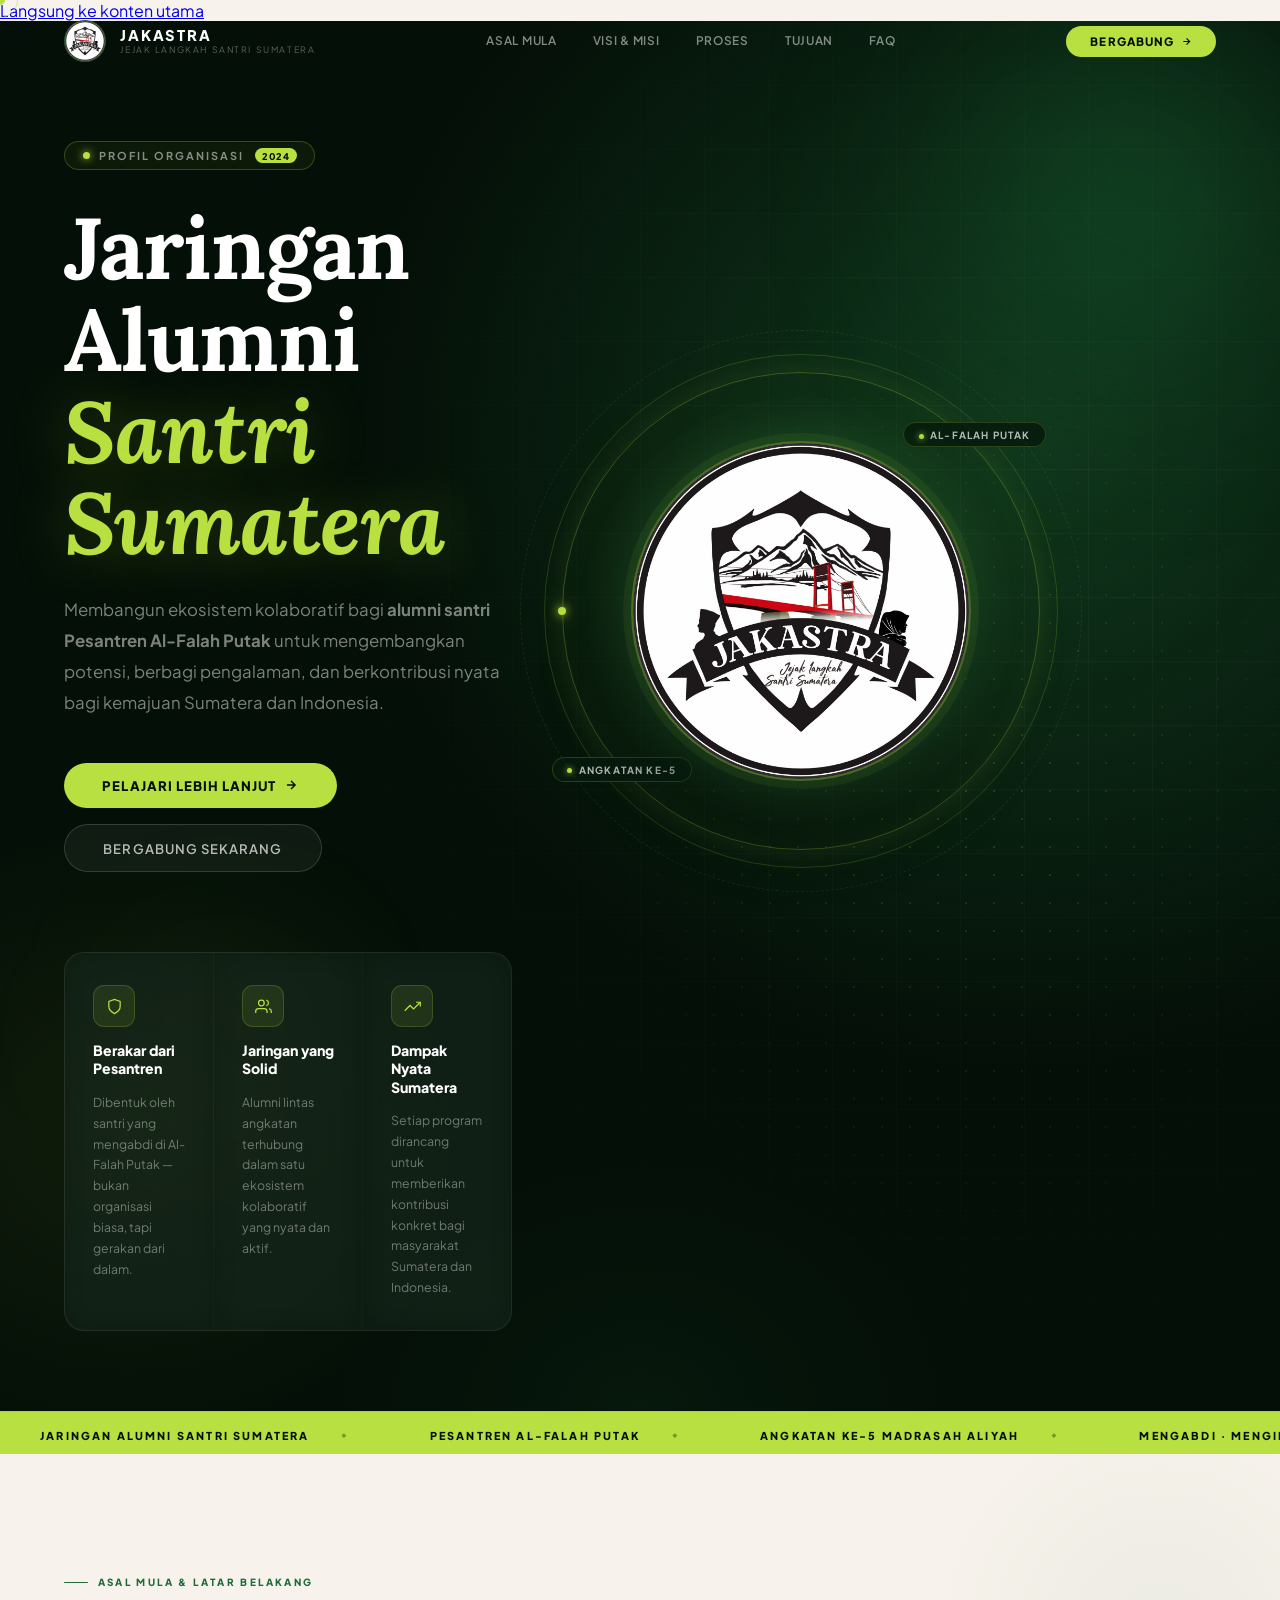
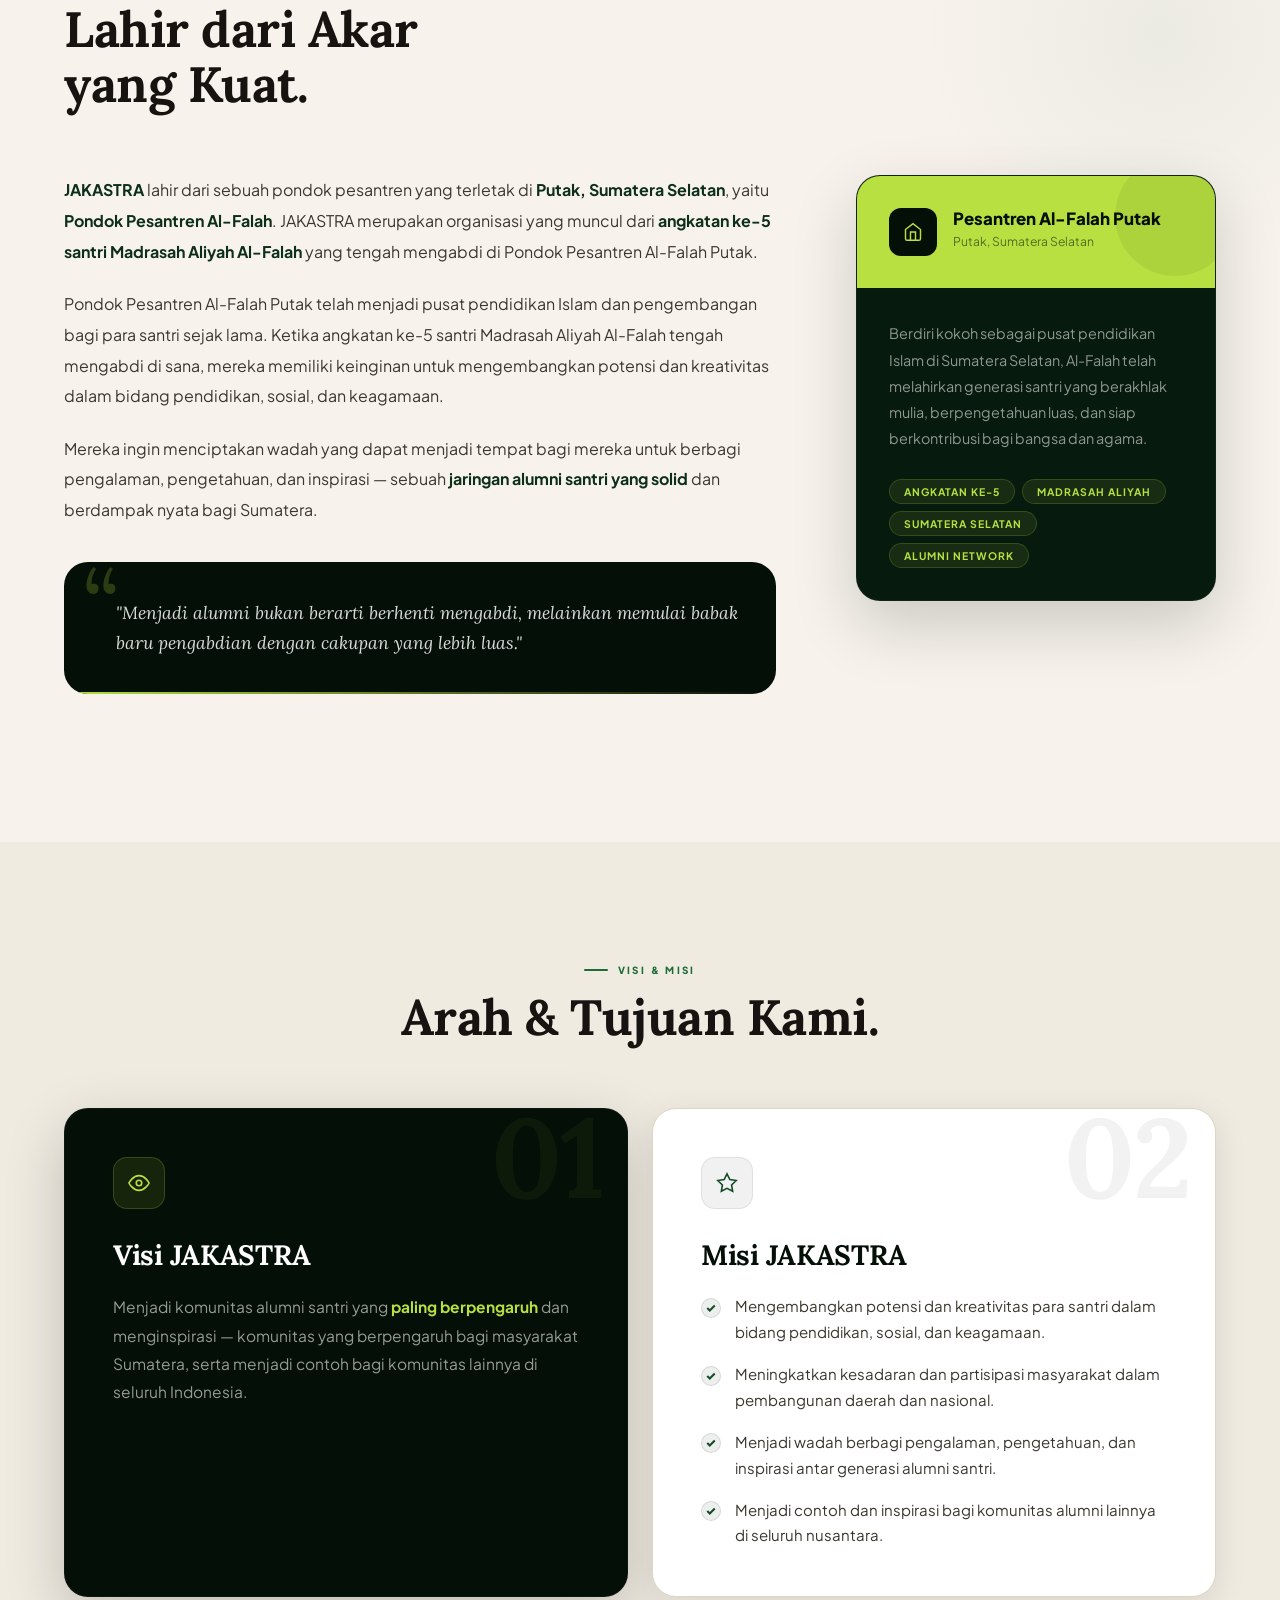
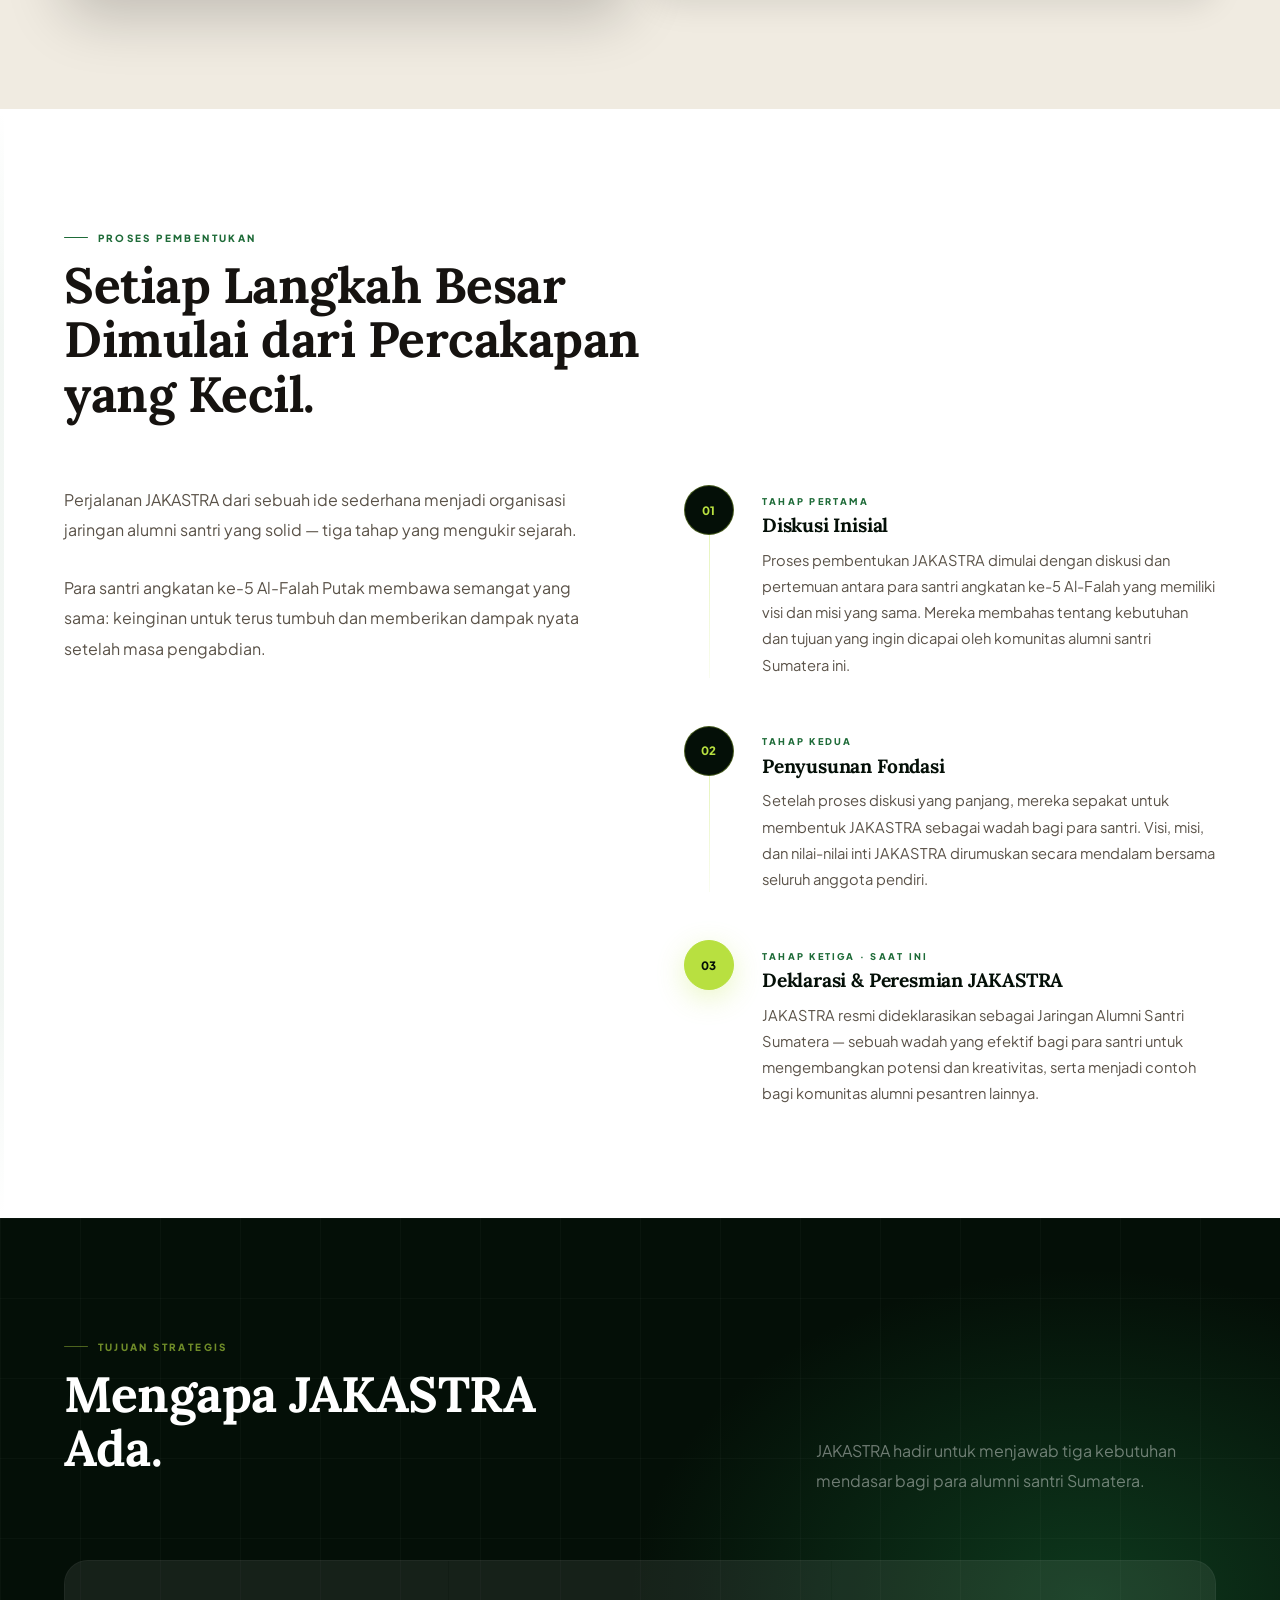
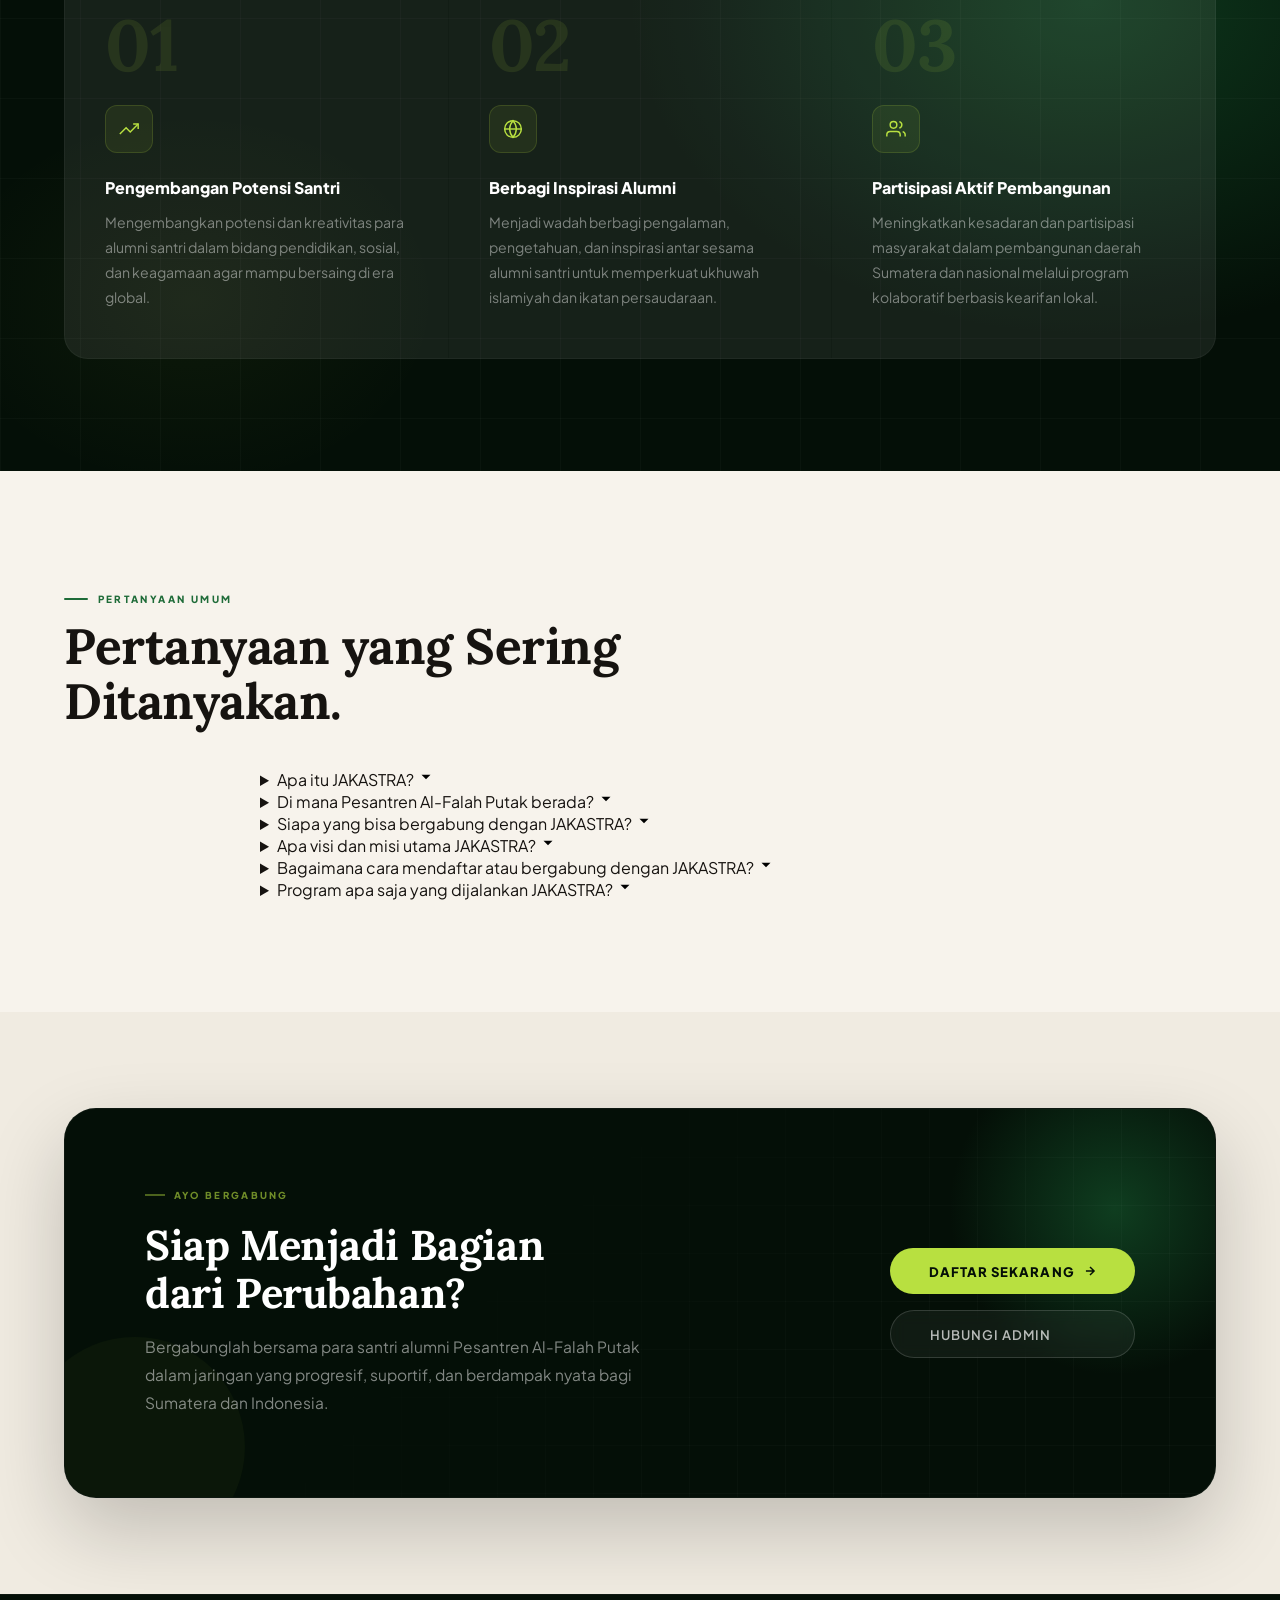
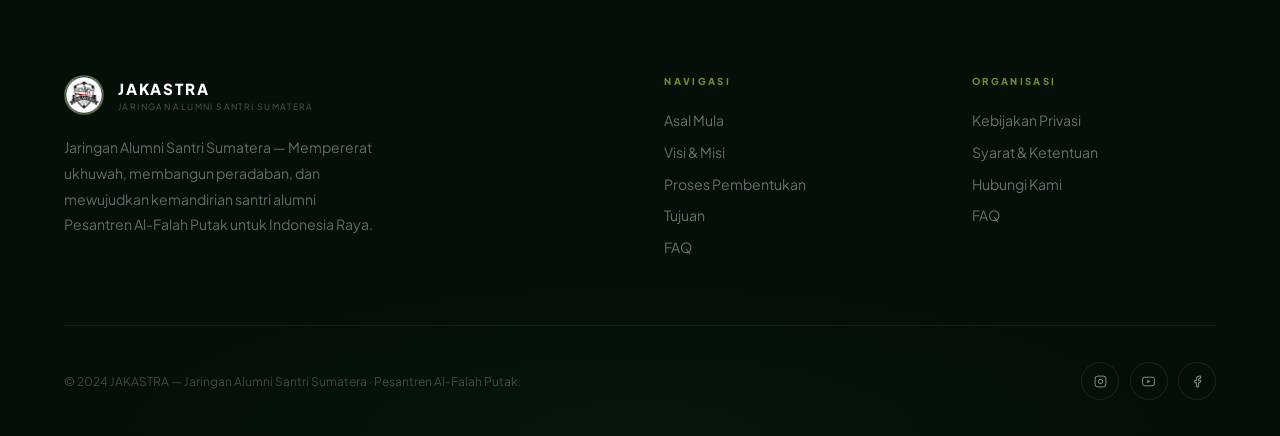
==== index.html @ f6d19c4b "Create index.html" ====
<!DOCTYPE html>
<html lang="id" prefix="og: https://ogp.me/ns#">
<head>
<meta charset="UTF-8"/>
<meta name="viewport" content="width=device-width, initial-scale=1.0"/>

<!-- ═══════════════════════════════════════════════════════
     SEO: PRIMARY META TAGS
═══════════════════════════════════════════════════════ -->
<title>JAKASTRA — Jaringan Alumni Santri Sumatera | Pesantren Al-Falah Putak</title>
<meta name="description" content="JAKASTRA (Jaringan Alumni Santri Sumatera) adalah komunitas alumni santri angkatan ke-5 Madrasah Aliyah Pesantren Al-Falah Putak. Wadah pengembangan potensi, berbagi inspirasi, dan kontribusi nyata bagi Sumatera."/>
<meta name="keywords" content="JAKASTRA, Jaringan Alumni Santri Sumatera, Pesantren Al-Falah Putak, alumni santri Sumatera, komunitas santri, Madrasah Aliyah Al-Falah, santri Sumatera Selatan, organisasi alumni pesantren, jaringan santri"/>
<meta name="author" content="JAKASTRA — Jaringan Alumni Santri Sumatera"/>
<meta name="robots" content="index, follow, max-snippet:-1, max-image-preview:large, max-video-preview:-1"/>
<meta name="googlebot" content="index, follow"/>
<link rel="canonical" href="https://jakastra.org/"/>

<!-- ═══════════════════════════════════════════════════════
     SEO: OPEN GRAPH (Facebook, WhatsApp, dll)
═══════════════════════════════════════════════════════ -->
<meta property="og:type" content="website"/>
<meta property="og:url" content="https://jakastra.netlify.app/"/>
<meta property="og:title" content="JAKASTRA — Jaringan Alumni Santri Sumatera"/>
<meta property="og:description" content="Komunitas alumni santri angkatan ke-5 Pesantren Al-Falah Putak. Membangun ekosistem kolaboratif bagi santri Sumatera untuk berkembang dan berkontribusi nyata."/>
<meta property="og:image" content="https://jakastra.netlify.app/og-image.jpg"/>
<meta property="og:image:width" content="1200"/>
<meta property="og:image:height" content="630"/>
<meta property="og:image:alt" content="JAKASTRA — Jaringan Alumni Santri Sumatera"/>
<meta property="og:locale" content="id_ID"/>
<meta property="og:site_name" content="JAKASTRA"/>

<!-- ═══════════════════════════════════════════════════════
     SEO: TWITTER CARD
═════════════════════════════════════════════════════ -->
<meta name="twitter:card" content="summary_large_image"/>
<meta name="twitter:title" content="JAKASTRA — Jaringan Alumni Santri Sumatera"/>
<meta name="twitter:description" content="Komunitas alumni santri Pesantren Al-Falah Putak. Mengabdi, Menginspirasi, Berkembang."/>
<meta name="twitter:image" content="https://jakastra.netlify.app/og-image.jpg"/>

<!-- ═══════════════════════════════════════════════════════
     SEO: GEO TAGS (lokal Sumatera Selatan)
═════════════════════════════════════════════════════ -->
<meta name="geo.region" content="ID-SS"/>
<meta name="geo.placename" content="Sumatera Selatan, Indonesia"/>
<meta name="language" content="Indonesian"/>

<!-- ═══════════════════════════════════════════════════════
     SEO: STRUCTURED DATA — Organization (JSON-LD)
═══════════════════════════════════════════════════════ -->
<script type="application/ld+json">
{
  "@context": "https://schema.org",
  "@type": "Organization",
  "name": "JAKASTRA",
  "alternateName": "Jaringan Alumni Santri Sumatera",
  "url": "https://jakastra.netlify.app/",
  "logo": {
    "@type": "ImageObject",
    "url": "https://jakastra.netlify.app/images/logo.png",
    "width": 400,
    "height": 400
  },
  "description": "JAKASTRA adalah Jaringan Alumni Santri Sumatera yang lahir dari angkatan ke-5 santri Madrasah Aliyah Pesantren Al-Falah Putak, Sumatera Selatan. Wadah pengembangan potensi, berbagi inspirasi, dan kontribusi nyata bagi masyarakat Sumatera.",
  "foundingDate": "2024",
  "foundingLocation": {
    "@type": "Place",
    "name": "Pesantren Al-Falah Putak",
    "address": {
      "@type": "PostalAddress",
      "addressLocality": "Putak",
      "addressRegion": "Sumatera Selatan",
      "addressCountry": "ID"
    }
  },
  "areaServed": {
    "@type": "Place",
    "name": "Sumatera, Indonesia"
  },
  "sameAs": [
    "https://www.instagram.com/jakastra_account",
    "https://www.facebook.com/jakastraofficial",
    "https://www.youtube.com/@JAKASTRAOfficial"
  ],
  "keywords": "alumni santri, Sumatera, pesantren, Al-Falah, jaringan santri",
  "contactPoint": {
    "@type": "ContactPoint",
    "contactType": "customer support",
    "availableLanguage": "Indonesian"
  }
}
</script>

<!-- ═══════════════════════════════════════════════════════
     SEO: STRUCTURED DATA — WebSite + SearchAction
═══════════════════════════════════════════════════════ -->
<script type="application/ld+json">
{
  "@context": "https://schema.org",
  "@type": "WebSite",
  "name": "JAKASTRA",
  "url": "https://jakastra.netlify.app/",
  "description": "Jaringan Alumni Santri Sumatera — Pesantren Al-Falah Putak",
  "inLanguage": "id-ID",
  "potentialAction": {
    "@type": "SearchAction",
    "target": {
      "@type": "EntryPoint",
      "urlTemplate": "https://jakastra.netlify.app/?s={search_term_string}"
    },
    "query-input": "required name=search_term_string"
  }
}
</script>

<!-- ═══════════════════════════════════════════════════════
     SEO: STRUCTURED DATA — BreadcrumbList
═══════════════════════════════════════════════════════ -->
<script type="application/ld+json">
{
  "@context": "https://schema.org",
  "@type": "BreadcrumbList",
  "itemListElement": [
    {
      "@type": "ListItem",
      "position": 1,
      "name": "Beranda",
      "item": "https://jakastra.netlify.app/"
    },
    {
      "@type": "ListItem",
      "position": 2,
      "name": "Asal Mula",
      "item": "https://jakastra.netlify.app/#asal"
    },
    {
      "@type": "ListItem",
      "position": 3,
      "name": "Visi & Misi",
      "item": "https://jakastra.netlify.app/#visi"
    },
    {
      "@type": "ListItem",
      "position": 4,
      "name": "Proses Pembentukan",
      "item": "https://jakastra.netlify.app/#proses"
    },
    {
      "@type": "ListItem",
      "position": 5,
      "name": "Tujuan",
      "item": "https://jakastra.netlify.app/#tujuan"
    }
  ]
}
</script>

<!-- ═══════════════════════════════════════════════════════
     SEO: STRUCTURED DATA — FAQPage
═══════════════════════════════════════════════════════ -->
<script type="application/ld+json">
{
  "@context": "https://schema.org",
  "@type": "FAQPage",
  "mainEntity": [
    {
      "@type": "Question",
      "name": "Apa itu JAKASTRA?",
      "acceptedAnswer": {
        "@type": "Answer",
        "text": "JAKASTRA adalah singkatan dari Jaringan Alumni Santri Sumatera. Merupakan organisasi yang lahir dari angkatan ke-5 santri Madrasah Aliyah Pesantren Al-Falah Putak, Sumatera Selatan. JAKASTRA hadir sebagai wadah bagi alumni santri untuk mengembangkan potensi, berbagi pengalaman, dan berkontribusi nyata bagi kemajuan Sumatera dan Indonesia."
      }
    },
    {
      "@type": "Question",
      "name": "Di mana Pesantren Al-Falah Putak berada?",
      "acceptedAnswer": {
        "@type": "Answer",
        "text": "Pesantren Al-Falah terletak di Putak, Sumatera Selatan, Indonesia. Pesantren ini telah menjadi pusat pendidikan Islam dan pengembangan santri sejak lama, dan menjadi akar dari terbentuknya JAKASTRA."
      }
    },
    {
      "@type": "Question",
      "name": "Siapa yang bisa bergabung dengan JAKASTRA?",
      "acceptedAnswer": {
        "@type": "Answer",
        "text": "JAKASTRA terbuka bagi seluruh alumni santri Pesantren Al-Falah Putak, khususnya angkatan ke-5 Madrasah Aliyah, serta alumni santri lainnya dari Sumatera yang memiliki visi dan misi yang sejalan untuk mengembangkan potensi dan berkontribusi bagi masyarakat."
      }
    },
    {
      "@type": "Question",
      "name": "Apa visi JAKASTRA?",
      "acceptedAnswer": {
        "@type": "Answer",
        "text": "Visi JAKASTRA adalah menjadi komunitas alumni santri yang paling berpengaruh dan menginspirasi — komunitas yang berpengaruh bagi masyarakat Sumatera, serta menjadi contoh bagi komunitas lainnya di seluruh Indonesia."
      }
    },
    {
      "@type": "Question",
      "name": "Bagaimana cara mendaftar di JAKASTRA?",
      "acceptedAnswer": {
        "@type": "Answer",
        "text": "Untuk mendaftar dan bergabung dengan JAKASTRA, Anda dapat menghubungi admin JAKASTRA melalui kontak resmi yang tersedia, atau mengisi formulir pendaftaran yang disediakan di website resmi jakastra.org."
      }
    },
    {
      "@type": "Question",
      "name": "Program apa saja yang dijalankan JAKASTRA?",
      "acceptedAnswer": {
        "@type": "Answer",
        "text": "JAKASTRA menjalankan program pengembangan potensi santri di bidang pendidikan, sosial, dan keagamaan; program berbagi inspirasi dan pengetahuan antar alumni; serta program partisipasi aktif dalam pembangunan daerah berbasis kearifan lokal Sumatera."
      }
    }
  ]
}
</script>

<!-- ═══════════════════════════════════════════════════════
     PERFORMANCE: PRECONNECT & FONTS
═══════════════════════════════════════════════════════ -->
<link rel="preconnect" href="https://fonts.googleapis.com">
<link rel="preconnect" href="https://fonts.gstatic.com" crossorigin>
<link href="https://fonts.googleapis.com/css2?family=Lora:ital,wght@0,400;0,600;0,700;1,400;1,600;1,700&family=Plus+Jakarta+Sans:wght@300;400;500;600;700;800&display=swap" rel="stylesheet">

<!-- Favicon (tambahkan file favicon di server) -->
<link rel="icon" type="image/x-icon" href="/favicon.ico"/>
<link rel="apple-touch-icon" href="/apple-touch-icon.png"/>

<link rel="stylesheet" href="jakastra.css"/>
</head>
<body>

<!-- CUSTOM CURSOR -->
<div class="cursor" id="cursor" aria-hidden="true"></div>
<div class="cursor-ring" id="cursorRing" aria-hidden="true"></div>

<!-- SCROLL PROGRESS -->
<div id="progress" aria-hidden="true" role="progressbar" aria-label="Progres membaca halaman"></div>

<!-- ═══════════════════════════════════════════════════════
     SKIP LINK (Aksesibilitas + SEO)
═══════════════════════════════════════════════════════ -->
<a href="#main-content" class="skip-link">Langsung ke konten utama</a>

<!-- ═══════════════════════════════════════════════════════
     NAV
═══════════════════════════════════════════════════════ -->
<nav id="mainNav" role="navigation" aria-label="Navigasi utama JAKASTRA">
  <a href="/" class="nav-inner" aria-label="JAKASTRA — Halaman Beranda">
    <div class="nav-logo" id="navLogo">
      <img src="WhatsApp Image 2026-06-06 at 22.33.40.jpeg"
           alt="Logo JAKASTRA Jaringan Alumni Santri Sumatera"
           width="42" height="42"
           id="navLogoImg"
           onerror="document.getElementById('navLogoImg').style.display='none';
                    document.getElementById('navLogoMono').style.display='block'"/>
      <span class="nav-logo-monogram" id="navLogoMono" style="display:none">JKS</span>
    </div>
    <div class="nav-brand">
      <span class="nav-name">JAKASTRA</span>
      <span class="nav-tagline">Jejak Langkah Santri Sumatera</span>
    </div>
  </a>

  <div class="nav-links" id="navLinks" role="menubar">
    <a href="#asal" data-nav role="menuitem">Asal Mula</a>
    <a href="#visi" data-nav role="menuitem">Visi &amp; Misi</a>
    <a href="#proses" data-nav role="menuitem">Proses</a>
    <a href="#tujuan" data-nav role="menuitem">Tujuan</a>
    <a href="#faq" data-nav role="menuitem">FAQ</a>
  </div>

  <a href="#cta" class="nav-btn" aria-label="Bergabung dengan JAKASTRA">
    Bergabung
    <svg viewBox="0 0 24 24" aria-hidden="true"><path d="M5 12h14M12 5l7 7-7 7"/></svg>
  </a>

  <button class="burger" id="burger" onclick="toggleDrawer()" aria-label="Buka menu navigasi" aria-expanded="false" aria-controls="drawer">
    <span></span><span></span><span></span>
  </button>
</nav>

<!-- Mobile Drawer -->
<div class="drawer" id="drawer" role="dialog" aria-label="Menu navigasi mobile" aria-modal="true">
  <a href="#asal" onclick="closeDrawer()">Asal Mula</a>
  <a href="#visi" onclick="closeDrawer()">Visi &amp; Misi</a>
  <a href="#proses" onclick="closeDrawer()">Proses</a>
  <a href="#tujuan" onclick="closeDrawer()">Tujuan</a>
  <a href="#faq" onclick="closeDrawer()">FAQ</a>
  <button class="d-btn" onclick="closeDrawer();document.querySelector('#cta').scrollIntoView({behavior:'smooth'})">Bergabung</button>
</div>

<!-- ═══════════════════════════════════════════════════════
     HERO
═══════════════════════════════════════════════════════ -->
<main id="main-content">
<section class="hero" id="hero" aria-label="Halaman Utama JAKASTRA">
  <div class="hero-bg" aria-hidden="true">
    <div class="hero-bg-grad"></div>
    <div class="hero-bg-grid"></div>
    <div class="hero-bg-dots"></div>
    <div class="orb orb-1"></div>
    <div class="orb orb-2"></div>
  </div>

  <div class="hero-inner">
    <!-- KIRI: konten teks -->
    <div class="hero-content">
      <div class="hero-pill" aria-label="Profil Organisasi 2024">
        <div class="hero-pill-dot" aria-hidden="true"></div>
        <span class="hero-pill-text">Profil Organisasi</span>
        <span class="hero-pill-badge">2024</span>
      </div>

      <!-- H1 — kata kunci utama di sini -->
      <h1>
        Jaringan Alumni<br>
        <em>Santri Sumatera</em>
      </h1>

      <p class="hero-sub">Membangun ekosistem kolaboratif bagi <strong>alumni santri Pesantren Al-Falah Putak</strong> untuk mengembangkan potensi, berbagi pengalaman, dan berkontribusi nyata bagi kemajuan Sumatera dan Indonesia.</p>

      <div class="hero-cta">
        <a href="#asal" class="btn-primary" aria-label="Pelajari lebih lanjut tentang JAKASTRA">
          Pelajari Lebih Lanjut
          <svg viewBox="0 0 24 24" aria-hidden="true"><path d="M5 12h14M12 5l7 7-7 7"/></svg>
        </a>
        <a href="#cta" class="btn-ghost" aria-label="Bergabung dengan JAKASTRA sekarang">Bergabung Sekarang</a>
      </div>

      <div class="hero-stats" role="list" aria-label="Keunggulan JAKASTRA">
        <div class="hs" role="listitem">
          <div class="hs-icon" aria-hidden="true">
            <svg viewBox="0 0 24 24"><path d="M12 22s8-4 8-10V5l-8-3-8 3v7c0 6 8 10 8 10z"/></svg>
          </div>
          <div class="hs-title">Berakar dari Pesantren</div>
          <div class="hs-desc">Dibentuk oleh santri yang mengabdi di Al-Falah Putak — bukan organisasi biasa, tapi gerakan dari dalam.</div>
        </div>
        <div class="hs" role="listitem">
          <div class="hs-icon" aria-hidden="true">
            <svg viewBox="0 0 24 24"><path d="M17 21v-2a4 4 0 00-4-4H5a4 4 0 00-4 4v2"/><circle cx="9" cy="7" r="4"/><path d="M23 21v-2a4 4 0 00-3-3.87M16 3.13a4 4 0 010 7.75"/></svg>
          </div>
          <div class="hs-title">Jaringan yang Solid</div>
          <div class="hs-desc">Alumni lintas angkatan terhubung dalam satu ekosistem kolaboratif yang nyata dan aktif.</div>
        </div>
        <div class="hs" role="listitem">
          <div class="hs-icon" aria-hidden="true">
            <svg viewBox="0 0 24 24"><polyline points="23 6 13.5 15.5 8.5 10.5 1 18"/><polyline points="17 6 23 6 23 12"/></svg>
          </div>
          <div class="hs-title">Dampak Nyata Sumatera</div>
          <div class="hs-desc">Setiap program dirancang untuk memberikan kontribusi konkret bagi masyarakat Sumatera dan Indonesia.</div>
        </div>
      </div>
    </div>

    <!-- KANAN: logo visual — desktop only -->
    <div class="hero-visual" aria-hidden="true">
      <div class="hv-glow"></div>
      <div class="hv-ring-mid"></div>
      <div class="hv-orbit"></div>
      <div class="hv-logo">
        <img src="WhatsApp Image 2026-06-06 at 22.33.40.jpeg"
             alt="Logo JAKASTRA"
             width="340" height="340"
             loading="eager"
             onerror="this.style.display='none';this.parentElement.querySelector('.hv-mono').style.display='block'"/>
        <span class="hv-mono">JKS</span>
      </div>
      <div class="hv-tag hv-tag-1"><span class="dot"></span>Al-Falah Putak</div>
      <div class="hv-tag hv-tag-2"><span class="dot"></span>Angkatan ke-5</div>
    </div>
  </div>
</section>

<!-- ═══════════════════════════════════════════════════════
     TICKER
═══════════════════════════════════════════════════════ -->
<div class="ticker" aria-hidden="true" role="marquee">
  <div class="ticker-track">
    <span class="ticker-item">Jaringan Alumni Santri Sumatera<span class="sep"> ◆ </span></span>
    <span class="ticker-item">Pesantren Al-Falah Putak<span class="sep"> ◆ </span></span>
    <span class="ticker-item">Angkatan ke-5 Madrasah Aliyah<span class="sep"> ◆ </span></span>
    <span class="ticker-item">Mengabdi · Menginspirasi · Berkembang<span class="sep"> ◆ </span></span>
    <span class="ticker-item">Jaringan Alumni Santri Sumatera<span class="sep"> ◆ </span></span>
    <span class="ticker-item">Pesantren Al-Falah Putak<span class="sep"> ◆ </span></span>
    <span class="ticker-item">Angkatan ke-5 Madrasah Aliyah<span class="sep"> ◆ </span></span>
    <span class="ticker-item">Mengabdi · Menginspirasi · Berkembang<span class="sep"> ◆ </span></span>
  </div>
</div>

<!-- ═══════════════════════════════════════════════════════
     ASAL MULA
═══════════════════════════════════════════════════════ -->
<section id="asal" class="section asal" aria-labelledby="asal-title">
  <div class="section-label rv">
    <div class="label-dash"></div>
    <span class="label-text">Asal Mula &amp; Latar Belakang</span>
  </div>
  <h2 id="asal-title" class="section-title rv">Lahir dari Akar<br>yang Kuat.</h2>

  <div class="asal-wrap">
    <div class="prose">
      <p class="rv"><strong>JAKASTRA</strong> lahir dari sebuah pondok pesantren yang terletak di <strong>Putak, Sumatera Selatan</strong>, yaitu <strong>Pondok Pesantren Al-Falah</strong>. JAKASTRA merupakan organisasi yang muncul dari <strong>angkatan ke-5 santri Madrasah Aliyah Al-Falah</strong> yang tengah mengabdi di Pondok Pesantren Al-Falah Putak.</p>
      <p class="rv d1">Pondok Pesantren Al-Falah Putak telah menjadi pusat pendidikan Islam dan pengembangan bagi para santri sejak lama. Ketika angkatan ke-5 santri Madrasah Aliyah Al-Falah tengah mengabdi di sana, mereka memiliki keinginan untuk mengembangkan potensi dan kreativitas dalam bidang pendidikan, sosial, dan keagamaan.</p>
      <p class="rv d2">Mereka ingin menciptakan wadah yang dapat menjadi tempat bagi mereka untuk berbagi pengalaman, pengetahuan, dan inspirasi — sebuah <strong>jaringan alumni santri yang solid</strong> dan berdampak nyata bagi Sumatera.</p>
      <blockquote class="blockquote rv d3">
        <p>"Menjadi alumni bukan berarti berhenti mengabdi, melainkan memulai babak baru pengabdian dengan cakupan yang lebih luas."</p>
      </blockquote>
    </div>

    <div>
      <div class="info-card rv d2">
        <div class="info-card-header">
          <div class="info-card-icon" aria-hidden="true">
            <svg viewBox="0 0 24 24"><path d="M3 9l9-7 9 7v11a2 2 0 01-2 2H5a2 2 0 01-2-2z"/><polyline points="9 22 9 12 15 12 15 22"/></svg>
          </div>
          <div>
            <h3>Pesantren Al-Falah Putak</h3>
            <p>Putak, Sumatera Selatan</p>
          </div>
        </div>
        <div class="info-card-body">
          <p>Berdiri kokoh sebagai pusat pendidikan Islam di Sumatera Selatan, Al-Falah telah melahirkan generasi santri yang berakhlak mulia, berpengetahuan luas, dan siap berkontribusi bagi bangsa dan agama.</p>
          <div class="chips">
            <span class="chip">Angkatan ke-5</span>
            <span class="chip">Madrasah Aliyah</span>
            <span class="chip">Sumatera Selatan</span>
            <span class="chip">Alumni Network</span>
          </div>
        </div>
      </div>
    </div>
  </div>
</section>

<!-- ═══════════════════════════════════════════════════════
     VISI MISI
═══════════════════════════════════════════════════════ -->
<section id="visi" class="section vm-section" aria-labelledby="visi-title">
  <div class="vm-head">
    <div class="section-label rv" style="justify-content:center">
      <div class="label-dash"></div>
      <span class="label-text">Visi &amp; Misi</span>
    </div>
    <h2 id="visi-title" class="section-title rv" style="text-align:center">Arah &amp; Tujuan Kami.</h2>
  </div>

  <div class="vm-grid">
    <div class="vm-box dark rv">
      <div class="vm-bg-num" aria-hidden="true">01</div>
      <div class="vm-icon" aria-hidden="true">
        <svg viewBox="0 0 24 24"><path d="M1 12s4-8 11-8 11 8 11 8-4 8-11 8-11-8-11-8z"/><circle cx="12" cy="12" r="3"/></svg>
      </div>
      <h3>Visi JAKASTRA</h3>
      <p class="vm-body">Menjadi komunitas alumni santri yang <span class="vm-hl">paling berpengaruh</span> dan menginspirasi — komunitas yang berpengaruh bagi masyarakat Sumatera, serta menjadi contoh bagi komunitas lainnya di seluruh Indonesia.</p>
    </div>

    <div class="vm-box light rv d2">
      <div class="vm-bg-num" aria-hidden="true">02</div>
      <div class="vm-icon" aria-hidden="true">
        <svg viewBox="0 0 24 24"><polygon points="12 2 15.09 8.26 22 9.27 17 14.14 18.18 21.02 12 17.77 5.82 21.02 7 14.14 2 9.27 8.91 8.26 12 2"/></svg>
      </div>
      <h3>Misi JAKASTRA</h3>
      <ul class="misi-list">
        <li>
          <div class="misi-check" aria-hidden="true">
            <svg viewBox="0 0 12 12"><polyline points="1.5 6 4.5 9 10.5 3"/></svg>
          </div>
          Mengembangkan potensi dan kreativitas para santri dalam bidang pendidikan, sosial, dan keagamaan.
        </li>
        <li>
          <div class="misi-check" aria-hidden="true">
            <svg viewBox="0 0 12 12"><polyline points="1.5 6 4.5 9 10.5 3"/></svg>
          </div>
          Meningkatkan kesadaran dan partisipasi masyarakat dalam pembangunan daerah dan nasional.
        </li>
        <li>
          <div class="misi-check" aria-hidden="true">
            <svg viewBox="0 0 12 12"><polyline points="1.5 6 4.5 9 10.5 3"/></svg>
          </div>
          Menjadi wadah berbagi pengalaman, pengetahuan, dan inspirasi antar generasi alumni santri.
        </li>
        <li>
          <div class="misi-check" aria-hidden="true">
            <svg viewBox="0 0 12 12"><polyline points="1.5 6 4.5 9 10.5 3"/></svg>
          </div>
          Menjadi contoh dan inspirasi bagi komunitas alumni lainnya di seluruh nusantara.
        </li>
      </ul>
    </div>
  </div>
</section>

<!-- ═══════════════════════════════════════════════════════
     PROSES
═══════════════════════════════════════════════════════ -->
<section id="proses" class="section tl-section" aria-labelledby="proses-title">
  <div class="section-label rv"><div class="label-dash"></div><span class="label-text">Proses Pembentukan</span></div>
  <h2 id="proses-title" class="section-title rv">Setiap Langkah Besar<br>Dimulai dari Percakapan<br>yang Kecil.</h2>

  <div class="tl-layout">
    <div class="tl-left">
      <p class="section-lead rv">Perjalanan JAKASTRA dari sebuah ide sederhana menjadi organisasi jaringan alumni santri yang solid — tiga tahap yang mengukir sejarah.</p>
      <p class="section-lead rv d1">Para santri angkatan ke-5 Al-Falah Putak membawa semangat yang sama: keinginan untuk terus tumbuh dan memberikan dampak nyata setelah masa pengabdian.</p>
    </div>

    <ol class="tl-steps" aria-label="Tahapan pembentukan JAKASTRA">
      <li class="step">
        <div class="step-axis" aria-hidden="true">
          <div class="step-dot">01</div>
          <div class="step-line"></div>
        </div>
        <div class="step-body rv">
          <div class="step-tag">Tahap Pertama</div>
          <h4>Diskusi Inisial</h4>
          <p>Proses pembentukan JAKASTRA dimulai dengan diskusi dan pertemuan antara para santri angkatan ke-5 Al-Falah yang memiliki visi dan misi yang sama. Mereka membahas tentang kebutuhan dan tujuan yang ingin dicapai oleh komunitas alumni santri Sumatera ini.</p>
        </div>
      </li>

      <li class="step">
        <div class="step-axis" aria-hidden="true">
          <div class="step-dot">02</div>
          <div class="step-line"></div>
        </div>
        <div class="step-body rv d1">
          <div class="step-tag">Tahap Kedua</div>
          <h4>Penyusunan Fondasi</h4>
          <p>Setelah proses diskusi yang panjang, mereka sepakat untuk membentuk JAKASTRA sebagai wadah bagi para santri. Visi, misi, dan nilai-nilai inti JAKASTRA dirumuskan secara mendalam bersama seluruh anggota pendiri.</p>
        </div>
      </li>

      <li class="step">
        <div class="step-axis" aria-hidden="true">
          <div class="step-dot">03</div>
          <div class="step-line"></div>
        </div>
        <div class="step-body rv d2">
          <div class="step-tag">Tahap Ketiga · Saat Ini</div>
          <h4>Deklarasi &amp; Peresmian JAKASTRA</h4>
          <p>JAKASTRA resmi dideklarasikan sebagai Jaringan Alumni Santri Sumatera — sebuah wadah yang efektif bagi para santri untuk mengembangkan potensi dan kreativitas, serta menjadi contoh bagi komunitas alumni pesantren lainnya.</p>
        </div>
      </li>
    </ol>
  </div>
</section>

<!-- ═══════════════════════════════════════════════════════
     TUJUAN
═══════════════════════════════════════════════════════ -->
<section id="tujuan" class="section tj-section" aria-labelledby="tujuan-title">
  <div class="tj-bg-grid" aria-hidden="true"></div>
  <div class="tj-head">
    <div>
      <div class="section-label rv">
        <div class="label-dash"></div>
        <span class="label-text">Tujuan Strategis</span>
      </div>
      <h2 id="tujuan-title" class="section-title rv">Mengapa JAKASTRA<br>Ada.</h2>
    </div>
    <p class="section-lead rv">JAKASTRA hadir untuk menjawab tiga kebutuhan mendasar bagi para alumni santri Sumatera.</p>
  </div>

  <div class="tj-grid" role="list">
    <article class="tj-card rv" role="listitem">
      <div class="tj-num" aria-hidden="true">01</div>
      <div class="tj-icon" aria-hidden="true">
        <svg viewBox="0 0 24 24"><polyline points="23 6 13.5 15.5 8.5 10.5 1 18"/><polyline points="17 6 23 6 23 12"/></svg>
      </div>
      <h4>Pengembangan Potensi Santri</h4>
      <p>Mengembangkan potensi dan kreativitas para alumni santri dalam bidang pendidikan, sosial, dan keagamaan agar mampu bersaing di era global.</p>
    </article>

    <article class="tj-card rv d1" role="listitem">
      <div class="tj-num" aria-hidden="true">02</div>
      <div class="tj-icon" aria-hidden="true">
        <svg viewBox="0 0 24 24"><circle cx="12" cy="12" r="10"/><line x1="2" y1="12" x2="22" y2="12"/><path d="M12 2a15.3 15.3 0 014 10 15.3 15.3 0 01-4 10 15.3 15.3 0 01-4-10 15.3 15.3 0 014-10z"/></svg>
      </div>
      <h4>Berbagi Inspirasi Alumni</h4>
      <p>Menjadi wadah berbagi pengalaman, pengetahuan, dan inspirasi antar sesama alumni santri untuk memperkuat ukhuwah islamiyah dan ikatan persaudaraan.</p>
    </article>

    <article class="tj-card rv d2" role="listitem">
      <div class="tj-num" aria-hidden="true">03</div>
      <div class="tj-icon" aria-hidden="true">
        <svg viewBox="0 0 24 24"><path d="M17 21v-2a4 4 0 00-4-4H5a4 4 0 00-4 4v2"/><circle cx="9" cy="7" r="4"/><path d="M23 21v-2a4 4 0 00-3-3.87M16 3.13a4 4 0 010 7.75"/></svg>
      </div>
      <h4>Partisipasi Aktif Pembangunan</h4>
      <p>Meningkatkan kesadaran dan partisipasi masyarakat dalam pembangunan daerah Sumatera dan nasional melalui program kolaboratif berbasis kearifan lokal.</p>
    </article>
  </div>
</section>

<!-- ═══════════════════════════════════════════════════════
     FAQ — Dioptimalkan untuk Google Rich Snippets
═══════════════════════════════════════════════════════ -->
<section id="faq" class="section" aria-labelledby="faq-title">
  <div class="section-label rv">
    <div class="label-dash"></div>
    <span class="label-text">Pertanyaan Umum</span>
  </div>
  <h2 id="faq-title" class="section-title rv" style="margin-bottom:2.5rem">Pertanyaan yang Sering<br>Ditanyakan.</h2>

  <div style="max-width:760px;margin:0 auto" itemscope itemtype="https://schema.org/FAQPage">

    <details itemscope itemprop="mainEntity" itemtype="https://schema.org/Question">
      <summary><span itemprop="name">Apa itu JAKASTRA?</span>
        <svg width="18" height="18" viewBox="0 0 24 24" aria-hidden="true"><polyline points="6 9 12 15 18 9"/></svg>
      </summary>
      <div itemscope itemprop="acceptedAnswer" itemtype="https://schema.org/Answer">
        <p itemprop="text"><strong>JAKASTRA</strong> adalah singkatan dari <strong>Jaringan Alumni Santri Sumatera</strong>. Merupakan organisasi yang lahir dari angkatan ke-5 santri Madrasah Aliyah Pesantren Al-Falah Putak, Sumatera Selatan. JAKASTRA hadir sebagai wadah bagi alumni santri untuk mengembangkan potensi, berbagi pengalaman, dan berkontribusi nyata bagi kemajuan Sumatera dan Indonesia.</p>
      </div>
    </details>

    <details itemscope itemprop="mainEntity" itemtype="https://schema.org/Question">
      <summary><span itemprop="name">Di mana Pesantren Al-Falah Putak berada?</span>
        <svg width="18" height="18" viewBox="0 0 24 24" aria-hidden="true"><polyline points="6 9 12 15 18 9"/></svg>
      </summary>
      <div itemscope itemprop="acceptedAnswer" itemtype="https://schema.org/Answer">
        <p itemprop="text">Pesantren Al-Falah terletak di <strong>Putak, Sumatera Selatan, Indonesia</strong>. Pesantren ini telah menjadi pusat pendidikan Islam dan pengembangan santri sejak lama, dan menjadi akar serta latar belakang terbentuknya JAKASTRA.</p>
      </div>
    </details>

    <details itemscope itemprop="mainEntity" itemtype="https://schema.org/Question">
      <summary><span itemprop="name">Siapa yang bisa bergabung dengan JAKASTRA?</span>
        <svg width="18" height="18" viewBox="0 0 24 24" aria-hidden="true"><polyline points="6 9 12 15 18 9"/></svg>
      </summary>
      <div itemscope itemprop="acceptedAnswer" itemtype="https://schema.org/Answer">
        <p itemprop="text">JAKASTRA terbuka bagi seluruh <strong>alumni santri Pesantren Al-Falah Putak</strong>, khususnya angkatan ke-5 Madrasah Aliyah, serta alumni santri lainnya dari Sumatera yang memiliki visi dan misi yang sejalan untuk mengembangkan potensi dan berkontribusi bagi masyarakat.</p>
      </div>
    </details>

    <details itemscope itemprop="mainEntity" itemtype="https://schema.org/Question">
      <summary><span itemprop="name">Apa visi dan misi utama JAKASTRA?</span>
        <svg width="18" height="18" viewBox="0 0 24 24" aria-hidden="true"><polyline points="6 9 12 15 18 9"/></svg>
      </summary>
      <div itemscope itemprop="acceptedAnswer" itemtype="https://schema.org/Answer">
        <p itemprop="text">Visi JAKASTRA adalah menjadi komunitas alumni santri yang paling berpengaruh dan menginspirasi bagi masyarakat Sumatera. Misinya mencakup: mengembangkan potensi santri di bidang pendidikan, sosial, dan keagamaan; meningkatkan partisipasi dalam pembangunan daerah; menjadi wadah berbagi inspirasi antar generasi; serta menjadi contoh bagi komunitas alumni lainnya di Indonesia.</p>
      </div>
    </details>

    <details itemscope itemprop="mainEntity" itemtype="https://schema.org/Question">
      <summary><span itemprop="name">Bagaimana cara mendaftar atau bergabung dengan JAKASTRA?</span>
        <svg width="18" height="18" viewBox="0 0 24 24" aria-hidden="true"><polyline points="6 9 12 15 18 9"/></svg>
      </summary>
      <div itemscope itemprop="acceptedAnswer" itemtype="https://schema.org/Answer">
        <p itemprop="text">Untuk mendaftar dan bergabung dengan JAKASTRA, Anda dapat menghubungi admin JAKASTRA melalui kontak resmi yang tersedia di website, atau mengisi formulir pendaftaran di halaman Bergabung. Kunjungi <a href="https://jakastra.org/#cta">jakastra.org</a> untuk informasi lebih lanjut.</p>
      </div>
    </details>

    <details itemscope itemprop="mainEntity" itemtype="https://schema.org/Question">
      <summary><span itemprop="name">Program apa saja yang dijalankan JAKASTRA?</span>
        <svg width="18" height="18" viewBox="0 0 24 24" aria-hidden="true"><polyline points="6 9 12 15 18 9"/></svg>
      </summary>
      <div itemscope itemprop="acceptedAnswer" itemtype="https://schema.org/Answer">
        <p itemprop="text">JAKASTRA menjalankan tiga program utama: (1) <strong>Pengembangan Potensi</strong> — program pengembangan santri di bidang pendidikan, sosial, dan keagamaan; (2) <strong>Berbagi Inspirasi</strong> — forum berbagi pengalaman dan pengetahuan antar alumni; dan (3) <strong>Partisipasi Aktif</strong> — program kontribusi nyata dalam pembangunan daerah Sumatera berbasis kearifan lokal.</p>
      </div>
    </details>

  </div>
</section>

<!-- ═══════════════════════════════════════════════════════
     CTA
═══════════════════════════════════════════════════════ -->
<div id="cta" class="cta-section">
  <div class="cta-box rv">
    <div class="cta-grid" aria-hidden="true"></div>
    <div class="cta-text">
      <div class="cta-eyebrow">
        <div class="cta-eyebrow-line"></div>
        <span class="cta-eyebrow-text">Ayo Bergabung</span>
      </div>
      <h2>Siap Menjadi Bagian<br>dari Perubahan?</h2>
      <p>Bergabunglah bersama para santri alumni Pesantren Al-Falah Putak dalam jaringan yang progresif, suportif, dan berdampak nyata bagi Sumatera dan Indonesia.</p>
    </div>
    <div class="cta-actions">
      <a href="#" class="btn-primary" aria-label="Daftar sekarang bergabung JAKASTRA">
        Daftar Sekarang
        <svg viewBox="0 0 24 24" aria-hidden="true"><path d="M5 12h14M12 5l7 7-7 7"/></svg>
      </a>
      <a href="#" class="btn-ghost" aria-label="Hubungi admin JAKASTRA">Hubungi Admin</a>
    </div>
  </div>
</div>

<!-- ═══════════════════════════════════════════════════════
     FOOTER
═══════════════════════════════════════════════════════ -->
<footer role="contentinfo">
  <div class="footer-grid">
    <div class="ft-brand-col">
      <div class="ft-logo-wrap">
        <div class="ft-logo">
          <img src="WhatsApp Image 2026-06-06 at 22.33.40.jpeg"
               alt="Logo JAKASTRA Jaringan Alumni Santri Sumatera"
               width="40" height="40"
               loading="lazy"
               onerror="this.style.display='none';this.parentElement.querySelector('.ft-logo-text').style.display='block'"/>
          <span class="ft-logo-text" style="display:none">JKS</span>
        </div>
        <div>
          <div class="ft-name">JAKASTRA</div>
          <div class="ft-tagline">Jaringan Alumni Santri Sumatera</div>
        </div>
      </div>
      <p class="ft-desc">Jaringan Alumni Santri Sumatera — Mempererat ukhuwah, membangun peradaban, dan mewujudkan kemandirian santri alumni Pesantren Al-Falah Putak untuk Indonesia Raya.</p>
    </div>

    <div class="ft-col">
      <h5>Navigasi</h5>
      <a href="#asal">Asal Mula</a>
      <a href="#visi">Visi &amp; Misi</a>
      <a href="#proses">Proses Pembentukan</a>
      <a href="#tujuan">Tujuan</a>
      <a href="#faq">FAQ</a>
    </div>

    <div class="ft-col">
      <h5>Organisasi</h5>
      <a href="#">Kebijakan Privasi</a>
      <a href="#">Syarat &amp; Ketentuan</a>
      <a href="#">Hubungi Kami</a>
      <a href="#faq">FAQ</a>
    </div>
  </div>

  <div class="footer-bottom">
    <p>© 2024 JAKASTRA — Jaringan Alumni Santri Sumatera · Pesantren Al-Falah Putak.</p>
    <div class="socials" aria-label="Media sosial JAKASTRA">
      <a href="https://www.instagram.com/jakastra_account" class="soc" title="Instagram JAKASTRA" aria-label="Ikuti JAKASTRA di Instagram" target="_blank" rel="noopener noreferrer">
        <svg viewBox="0 0 24 24" aria-hidden="true"><rect x="2" y="2" width="20" height="20" rx="5"/><path d="M16 11.37A4 4 0 1112.63 8 4 4 0 0116 11.37z"/><line x1="17.5" y1="6.5" x2="17.51" y2="6.5"/></svg>
      </a>
      <a href="https://www.youtube.com/@JAKASTRAOfficial" class="soc" title="YouTube JAKASTRA" aria-label="Tonton JAKASTRA di YouTube" target="_blank" rel="noopener noreferrer">
        <svg viewBox="0 0 24 24" aria-hidden="true"><path d="M22.54 6.42a2.78 2.78 0 00-1.95-1.96C18.88 4 12 4 12 4s-6.88 0-8.59.46A2.78 2.78 0 001.46 6.42 29 29 0 001 12a29 29 0 00.46 5.58 2.78 2.78 0 001.95 1.95C5.12 20 12 20 12 20s6.88 0 8.59-.47a2.78 2.78 0 001.95-1.95A29 29 0 0023 12a29 29 0 00-.46-5.58z"/><polygon points="9.75 15.02 15.5 12 9.75 8.98 9.75 15.02" style="fill:rgba(255,255,255,.55);stroke:none"/></svg>
      </a>
      <a href="https://www.facebook.com/jakastraofficial" class="soc" title="Facebook JAKASTRA" aria-label="Ikuti JAKASTRA di Facebook" target="_blank" rel="noopener noreferrer">
        <svg viewBox="0 0 24 24" aria-hidden="true"><path d="M18 2h-3a5 5 0 00-5 5v3H7v4h3v8h4v-8h3l1-4h-4V7a1 1 0 011-1h3z"/></svg>
      </a>
    </div>
  </div>
</footer>
</main>

<!-- ═══════════════════════════════════════════════════════
     SCRIPTS
═══════════════════════════════════════════════════════ -->
<script>
/* ── CUSTOM CURSOR ── */
const cursor     = document.getElementById('cursor');
const cursorRing = document.getElementById('cursorRing');
let mx=0,my=0,rx=0,ry=0;
document.addEventListener('mousemove', e=>{
  mx=e.clientX; my=e.clientY;
  cursor.style.left = mx+'px';
  cursor.style.top  = my+'px';
});
(function loop(){
  rx += (mx-rx)*.14;
  ry += (my-ry)*.14;
  cursorRing.style.left = rx+'px';
  cursorRing.style.top  = ry+'px';
  requestAnimationFrame(loop);
})();
const hoverTargets = 'a,button,.soc,.chip,.vm-box,.hs,.tj-card,.step';
document.querySelectorAll(hoverTargets).forEach(el=>{
  el.addEventListener('mouseenter',()=>document.body.classList.add('cursor-hover'));
  el.addEventListener('mouseleave',()=>document.body.classList.remove('cursor-hover'));
});

/* ── SCROLL PROGRESS ── */
const progressBar = document.getElementById('progress');
window.addEventListener('scroll',()=>{
  const pct = scrollY / (document.documentElement.scrollHeight - innerHeight) * 100;
  progressBar.style.width = pct+'%';
},{passive:true});

/* ── NAV: solid on scroll + active link ── */
const nav = document.getElementById('mainNav');
const navLinks = document.querySelectorAll('[data-nav]');
const sections = document.querySelectorAll('section[id], div[id="cta"]');
window.addEventListener('scroll',()=>{
  nav.classList.toggle('solid', scrollY > 60);
  let current = '';
  sections.forEach(sec=>{
    if(scrollY >= sec.offsetTop - 160) current = sec.id;
  });
  navLinks.forEach(a=>{
    a.classList.toggle('active', a.getAttribute('href') === '#'+current);
  });
},{passive:true});

/* ── MOBILE DRAWER ── */
function toggleDrawer(){
  const d = document.getElementById('drawer');
  const b = document.getElementById('burger');
  const open = d.classList.toggle('open');
  b.classList.toggle('x', open);
  b.setAttribute('aria-expanded', open);
  document.body.style.overflow = open ? 'hidden' : '';
}
function closeDrawer(){
  document.getElementById('drawer').classList.remove('open');
  const b = document.getElementById('burger');
  b.classList.remove('x');
  b.setAttribute('aria-expanded', 'false');
  document.body.style.overflow = '';
}

/* ── SMOOTH SCROLL ── */
document.querySelectorAll('a[href^="#"]').forEach(a=>{
  a.addEventListener('click', e=>{
    const href = a.getAttribute('href');
    if(!href || href === '#') return;
    try {
      const t = document.querySelector(href);
      if(t){ e.preventDefault(); t.scrollIntoView({behavior:'smooth'}); }
    } catch(_){}
  });
});

/* ── SCROLL REVEAL ── */
const io = new IntersectionObserver(entries=>{
  entries.forEach(e=>{
    if(e.isIntersecting){
      e.target.classList.add('in');
      io.unobserve(e.target);
    }
  });
},{threshold:0.08, rootMargin:'0px 0px -40px 0px'});
document.querySelectorAll('.rv').forEach(el=>io.observe(el));

/* ── HERO PARALLAX (subtle) ── */
window.addEventListener('scroll',()=>{
  const y = scrollY * .3;
  const bg = document.querySelector('.hero-bg-grad');
  if(bg) bg.style.transform = `translateY(${y}px)`;
},{passive:true});
</script>
</body>
</html>
---- jakastra.css ----
/* ═══════════════════════════════════════════════════════════
   RESET & ROOT
═══════════════════════════════════════════════════════════ */
*,*::before,*::after{box-sizing:border-box;margin:0;padding:0}

:root{
  /* greens */
  --g0:#040f07;
  --g1:#071a0e;
  --g2:#0d2e18;
  --g3:#164d28;
  --g4:#1e6b38;
  --g5:#267d42;
  /* accent */
  --lime:#b8e040;
  --lime2:#ccf255;
  --lime-dim:rgba(184,224,64,.12);
  --lime-border:rgba(184,224,64,.22);
  /* neutrals */
  --cream:#f7f3ec;
  --paper:#f0ebe1;
  --sand:#e6ddd0;
  --ink:#161310;
  --mid:#5a5248;
  --soft:#9e9286;
  --line:#ddd5c5;
  /* utils */
  --r:16px;
  --r2:24px;
  --r3:32px;
  --shadow-sm:0 2px 8px rgba(0,0,0,.07);
  --shadow-md:0 8px 32px rgba(0,0,0,.10);
  --shadow-lg:0 24px 64px rgba(0,0,0,.14);
  --transition:cubic-bezier(.22,1,.36,1);
}

html{
  scroll-behavior:smooth;
  -webkit-font-smoothing:antialiased;
  text-rendering:optimizeLegibility;
}
body{
  font-family:'Plus Jakarta Sans',sans-serif;
  background:var(--cream);
  color:var(--ink);
  overflow-x:hidden;
  cursor:none; /* custom cursor on desktop */
}

/* ═══════════════════════════════════════════════════════════
   CUSTOM CURSOR
═══════════════════════════════════════════════════════════ */
.cursor{
  position:fixed;z-index:9999;pointer-events:none;
  width:10px;height:10px;border-radius:50%;
  background:var(--lime);
  transform:translate(-50%,-50%);
  transition:opacity .3s ease;
}
.cursor-ring{
  position:fixed;z-index:9998;pointer-events:none;
  width:36px;height:36px;border-radius:50%;
  border:1.5px solid rgba(184,224,64,.55);
  transform:translate(-50%,-50%);
  transition:width .35s var(--transition),height .35s var(--transition),
             border-color .35s ease,transform .12s var(--transition);
}
body.cursor-hover .cursor-ring{
  width:56px;height:56px;
  border-color:rgba(184,224,64,.9);
}
body.cursor-hover .cursor{background:var(--lime2)}
@media(hover:none){.cursor,.cursor-ring{display:none}body{cursor:auto}}

/* ═══════════════════════════════════════════════════════════
   SCROLL PROGRESS BAR
═══════════════════════════════════════════════════════════ */
#progress{
  position:fixed;top:0;left:0;z-index:1001;
  height:2px;width:0%;
  background:linear-gradient(90deg,var(--g4),var(--lime),var(--lime2));
  transition:width .1s linear;
  box-shadow:0 0 12px var(--lime);
}

/* ═══════════════════════════════════════════════════════════
   NAVIGATION
═══════════════════════════════════════════════════════════ */
nav{
  position:fixed;inset-inline:0;top:0;z-index:900;
  display:flex;align-items:center;justify-content:space-between;
  padding:1.25rem 5%;
  transition:background .5s ease,box-shadow .5s ease,padding .4s ease,backdrop-filter .5s ease;
}
nav.solid{
  background:rgba(4,15,7,.88);
  backdrop-filter:blur(24px) saturate(160%);
  -webkit-backdrop-filter:blur(24px) saturate(160%);
  box-shadow:0 1px 0 rgba(184,224,64,.12),0 8px 40px rgba(0,0,0,.35);
  padding:.8rem 5%;
}

/* logo area */
.nav-inner{
  display:flex;align-items:center;gap:.9rem;
  text-decoration:none;flex-shrink:0;
}
.nav-logo{
  width:42px;height:42px;border-radius:50%;
  border:1.5px solid var(--lime-border);
  overflow:hidden;flex-shrink:0;
  display:flex;align-items:center;justify-content:center;
  background:var(--g2);
  transition:border-color .3s,box-shadow .3s;
  position:relative;
}
.nav-logo::after{
  content:'';position:absolute;inset:0;border-radius:50%;
  background:radial-gradient(circle at 35% 35%,rgba(255,255,255,.12),transparent 60%);
}
.nav-logo:hover{
  border-color:var(--lime);
  box-shadow:0 0 0 4px rgba(184,224,64,.12);
}
.nav-logo img{
  width:100%;height:100%;object-fit:cover;
  border-radius:50%;
}
.nav-logo-monogram{
  font-weight:800;font-size:.65rem;letter-spacing:.06em;
  color:var(--lime);
}
.nav-brand{display:flex;flex-direction:column;line-height:1.1}
.nav-name{
  font-weight:800;font-size:.92rem;letter-spacing:.12em;
  color:#fff;text-transform:uppercase;
}
.nav-tagline{
  font-size:.55rem;color:rgba(255,255,255,.35);
  letter-spacing:.18em;text-transform:uppercase;margin-top:.15rem;
}

/* links */
.nav-links{display:flex;align-items:center;gap:2.25rem}
.nav-links a{
  font-size:.74rem;font-weight:600;letter-spacing:.06em;
  color:rgba(255,255,255,.5);text-decoration:none;text-transform:uppercase;
  position:relative;transition:color .25s;padding-bottom:2px;
}
.nav-links a::after{
  content:'';position:absolute;bottom:0;left:0;
  width:0;height:1px;background:var(--lime);
  transition:width .3s var(--transition);
}
.nav-links a:hover,
.nav-links a.active{color:#fff}
.nav-links a:hover::after,
.nav-links a.active::after{width:100%}

/* CTA button */
.nav-btn{
  padding:.5rem 1.5rem;border-radius:100px;
  background:var(--lime);color:var(--g0);
  font-weight:800;font-size:.72rem;letter-spacing:.1em;text-transform:uppercase;
  border:none;cursor:none;text-decoration:none;display:inline-flex;align-items:center;gap:.4rem;
  transition:transform .3s var(--transition),box-shadow .3s ease,background .2s;
}
.nav-btn:hover{
  transform:translateY(-2px);
  background:var(--lime2);
  box-shadow:0 8px 28px rgba(184,224,64,.4);
}
.nav-btn svg{width:11px;height:11px;stroke:var(--g0);stroke-width:2.5;fill:none}

/* burger */
.burger{
  display:none;flex-direction:column;gap:5px;
  background:none;border:none;cursor:none;padding:.5rem;
}
.burger span{
  display:block;width:20px;height:1.5px;
  background:rgba(255,255,255,.75);border-radius:2px;
  transition:transform .4s var(--transition),opacity .3s,width .3s;
}
.burger.x span:nth-child(1){transform:translateY(6.5px) rotate(45deg)}
.burger.x span:nth-child(2){opacity:0;width:0}
.burger.x span:nth-child(3){transform:translateY(-6.5px) rotate(-45deg)}

/* mobile drawer */
.drawer{
  position:fixed;inset:0;z-index:899;
  background:var(--g0);
  display:flex;flex-direction:column;align-items:center;justify-content:center;gap:2.25rem;
  opacity:0;pointer-events:none;
  transition:opacity .4s ease;
}
.drawer::before{
  content:'';position:absolute;inset:0;
  background:radial-gradient(ellipse 60% 50% at 50% 50%,rgba(22,77,40,.4),transparent 70%);
  pointer-events:none;
}
.drawer.open{opacity:1;pointer-events:all}
.drawer a{
  position:relative;z-index:1;
  font-family:'Lora',serif;font-size:2.4rem;font-style:italic;
  color:rgba(255,255,255,.7);text-decoration:none;
  transition:color .25s,transform .25s var(--transition);
}
.drawer a:hover{color:var(--lime);transform:translateX(8px)}
.drawer .d-btn{
  position:relative;z-index:1;
  padding:.9rem 3rem;border-radius:100px;
  background:var(--lime);color:var(--g0);
  font-weight:800;font-size:.9rem;letter-spacing:.08em;text-transform:uppercase;
  border:none;cursor:none;margin-top:.5rem;
  transition:transform .3s,box-shadow .3s;
}
.drawer .d-btn:hover{transform:scale(1.04);box-shadow:0 12px 32px rgba(184,224,64,.4)}

/* ═══════════════════════════════════════════════════════════
   HERO
═══════════════════════════════════════════════════════════ */
.hero{
  min-height:100svh;
  background:var(--g0);
  display:flex;flex-direction:column;justify-content:flex-end;
  position:relative;overflow:hidden;
  padding:7.5rem 5% 5rem;
}

/* ── Hero two-column wrapper (desktop only) ── */
.hero-inner{
  position:relative;z-index:2;
  display:grid;
  grid-template-columns:1fr auto;
  align-items:center;
  gap:4rem;
}

/* ── Hero Visual: logo + glowing rings ── */
.hero-visual{
  display:flex;align-items:center;justify-content:center;
  flex-shrink:0;
  position:relative;
  width:450px;height:450px;  /* diperbesar */
  margin-right:190px;        /* geser ke kiri */
  margin-top:-250px;          /* naik ke atas */
  /* desktop only — hidden on mobile via media query */
}
/* outer rotating ring */
.hero-visual::before{
  content:'';position:absolute;inset:-32px;border-radius:50%;
  border:1px solid rgba(184,224,64,.18);
  animation:spinRing 18s linear infinite;
}
/* dashed orbit ring */
.hero-visual::after{
  content:'';position:absolute;inset:-56px;border-radius:50%;
  border:1px dashed rgba(184,224,64,.1);
  animation:spinRing 28s linear infinite reverse;
}
@keyframes spinRing{from{transform:rotate(0deg)}to{transform:rotate(360deg)}}

/* glow pulse behind logo */
.hv-glow{
  position:absolute;inset:-20px;border-radius:50%;
  background:radial-gradient(circle,rgba(30,107,56,.55) 0%,rgba(184,224,64,.08) 40%,transparent 70%);
  animation:glowPulse 3.5s ease-in-out infinite;
  pointer-events:none;
}
@keyframes glowPulse{
  0%,100%{transform:scale(1);opacity:.8}
  50%{transform:scale(1.08);opacity:1}
}

/* middle solid ring */
.hv-ring-mid{
  position:absolute;inset:-14px;border-radius:50%;
  border:1.5px solid rgba(184,224,64,.28);
  box-shadow:0 0 32px rgba(184,224,64,.12),inset 0 0 32px rgba(184,224,64,.06);
}

/* orbit dot — decorative */
.hv-orbit{
  position:absolute;inset:-14px;border-radius:50%;
  animation:spinRing 10s linear infinite;
}
.hv-orbit::before{
  content:'';
  position:absolute;top:50%;left:-4px;
  width:8px;height:8px;margin-top:-4px;
  border-radius:50%;background:var(--lime);
  box-shadow:0 0 10px var(--lime),0 0 24px rgba(184,224,64,.6);
}

/* the logo circle itself */
.hv-logo{
  position:relative;z-index:2;
  width:340px;height:340px;border-radius:50%;  /* diperbesar dari 260px */
  overflow:hidden;
  border:2.5px solid rgba(184,224,64,.35);
  box-shadow:
    0 0 0 8px rgba(184,224,64,.06),
    0 0 60px rgba(30,107,56,.5),
    0 32px 80px rgba(0,0,0,.5);
  background:var(--g2);
  display:flex;align-items:center;justify-content:center;
  transition:box-shadow .5s ease;
}
.hv-logo:hover{
  box-shadow:
    0 0 0 12px rgba(184,224,64,.1),
    0 0 80px rgba(30,107,56,.7),
    0 32px 80px rgba(0,0,0,.5);
}
.hv-logo img{
  width:100%;height:100%;
  object-fit:cover;border-radius:50%;
}
/* monogram fallback */
.hv-mono{
  font-family:'Lora',serif;
  font-size:3.5rem;font-weight:700;font-style:italic;
  color:var(--lime);letter-spacing:-.02em;
  text-shadow:0 0 40px rgba(184,224,64,.5);
  display:none;
}

/* corner accent tags */
.hv-tag{
  position:absolute;
  background:rgba(7,26,14,.85);
  backdrop-filter:blur(12px);
  border:1px solid rgba(184,224,64,.2);
  border-radius:100px;
  padding:.35rem .9rem;
  font-size:.62rem;font-weight:700;letter-spacing:.12em;
  text-transform:uppercase;color:rgba(255,255,255,.7);
  white-space:nowrap;
  animation:fadeUp .9s .6s var(--transition) both;
}
.hv-tag-1{top:8%;right:-20px}
.hv-tag-2{bottom:12%;left:-24px}
.hv-tag .dot{
  display:inline-block;width:5px;height:5px;border-radius:50%;
  background:var(--lime);margin-right:.4rem;
  vertical-align:middle;
  box-shadow:0 0 6px var(--lime);
}

/* layered bg */
.hero-bg{
  position:absolute;inset:0;pointer-events:none;
  overflow:hidden;
}
.hero-bg-grad{
  position:absolute;inset:0;
  background:
    radial-gradient(ellipse 80% 70% at 80% 30%, rgba(22,77,40,.65) 0%, transparent 65%),
    radial-gradient(ellipse 50% 40% at 10% 80%, rgba(184,224,64,.07) 0%, transparent 55%),
    radial-gradient(ellipse 40% 30% at 50% 100%, rgba(7,26,14,.8) 0%, transparent 60%);
}
.hero-bg-grid{
  position:absolute;inset:0;
  background-image:
    linear-gradient(rgba(255,255,255,.03) 1px, transparent 1px),
    linear-gradient(90deg, rgba(255,255,255,.03) 1px, transparent 1px);
  background-size:64px 64px;
  mask-image:radial-gradient(ellipse 80% 80% at 80% 40%, black 10%, transparent 80%);
}
.hero-bg-dots{
  position:absolute;inset:0;
  background-image:radial-gradient(rgba(184,224,64,.18) 1px, transparent 1px);
  background-size:28px 28px;
  mask-image:
    radial-gradient(ellipse 45% 55% at 75% 55%, black 0%, transparent 70%);
}
/* floating orbs */
.orb{
  position:absolute;border-radius:50%;
  filter:blur(80px);pointer-events:none;
}
.orb-1{
  width:500px;height:500px;right:-100px;top:-80px;
  background:radial-gradient(circle,rgba(26,107,56,.5),transparent 70%);
  animation:float1 18s ease-in-out infinite;
}
.orb-2{
  width:320px;height:320px;left:5%;bottom:15%;
  background:radial-gradient(circle,rgba(184,224,64,.06),transparent 70%);
  animation:float2 14s ease-in-out infinite;
}
@keyframes float1{0%,100%{transform:translate(0,0) scale(1)}50%{transform:translate(-30px,30px) scale(1.05)}}
@keyframes float2{0%,100%{transform:translate(0,0)}50%{transform:translate(20px,-25px)}}

.hero-content{max-width:680px}

/* pill */
.hero-pill{
  display:inline-flex;align-items:center;gap:.6rem;
  padding:.38rem 1.1rem;border-radius:100px;
  border:1px solid rgba(184,224,64,.25);
  background:rgba(184,224,64,.05);
  backdrop-filter:blur(8px);
  margin-bottom:2rem;
  animation:fadeUp .9s var(--transition) both;
}
.hero-pill-dot{
  width:7px;height:7px;border-radius:50%;
  background:var(--lime);
  box-shadow:0 0 8px var(--lime);
  animation:pulse 2.4s ease infinite;
}
@keyframes pulse{
  0%,100%{box-shadow:0 0 8px var(--lime),0 0 0 0 rgba(184,224,64,.4)}
  50%{box-shadow:0 0 8px var(--lime),0 0 0 6px rgba(184,224,64,0)}
}
.hero-pill-text{
  font-size:.68rem;font-weight:700;letter-spacing:.18em;
  text-transform:uppercase;color:rgba(255,255,255,.5);
}
.hero-pill-badge{
  font-size:.58rem;font-weight:800;letter-spacing:.1em;
  background:var(--lime);color:var(--g0);
  padding:.1rem .45rem;border-radius:100px;text-transform:uppercase;
  margin-left:.1rem;
}

/* headline */
.hero h1{
  font-family:'Lora',serif;
  font-size:clamp(2.7rem,7.5vw,5.4rem);
  line-height:1.06;color:#fff;
  margin-bottom:1.6rem;
  animation:fadeUp .9s .1s var(--transition) both;
  letter-spacing:-.01em;
}
.hero h1 em{
  color:var(--lime);font-style:italic;
  text-shadow:0 0 60px rgba(184,224,64,.3);
}
.hero h1 .line-2{
  display:block;
  -webkit-text-stroke:.5px rgba(255,255,255,.15);
  color:rgba(255,255,255,.88);
}

/* sub */
.hero-sub{
  font-size:clamp(.9rem,2vw,1.05rem);
  line-height:1.85;
  color:rgba(255,255,255,.48);
  max-width:500px;
  margin-bottom:2.75rem;
  animation:fadeUp .9s .2s var(--transition) both;
}

/* CTA buttons */
.hero-cta{
  display:flex;flex-wrap:wrap;gap:1rem;
  animation:fadeUp .9s .3s var(--transition) both;
}
.btn-primary{
  padding:.9rem 2.4rem;border-radius:100px;
  background:var(--lime);color:var(--g0);
  font-weight:800;font-size:.82rem;letter-spacing:.08em;text-transform:uppercase;
  border:none;cursor:none;text-decoration:none;display:inline-flex;align-items:center;gap:.5rem;
  transition:transform .35s var(--transition),box-shadow .35s ease,background .2s;
  position:relative;overflow:hidden;
}
.btn-primary::before{
  content:'';position:absolute;inset:0;
  background:linear-gradient(135deg,rgba(255,255,255,.2),transparent 60%);
  opacity:0;transition:opacity .3s;
}
.btn-primary:hover::before{opacity:1}
.btn-primary:hover{
  transform:translateY(-3px);
  background:var(--lime2);
  box-shadow:0 16px 40px rgba(184,224,64,.38),0 4px 12px rgba(184,224,64,.2);
}
.btn-primary svg{width:14px;height:14px;stroke:var(--g0);stroke-width:2.5;fill:none;transition:transform .3s}
.btn-primary:hover svg{transform:translateX(3px)}
.btn-ghost{
  padding:.9rem 2.4rem;border-radius:100px;
  background:rgba(255,255,255,.05);color:rgba(255,255,255,.7);
  font-weight:600;font-size:.82rem;letter-spacing:.08em;text-transform:uppercase;
  border:1px solid rgba(255,255,255,.15);cursor:none;text-decoration:none;display:inline-flex;
  transition:border-color .3s,color .3s,background .3s;
  backdrop-filter:blur(8px);
}
.btn-ghost:hover{
  border-color:rgba(255,255,255,.4);
  color:#fff;
  background:rgba(255,255,255,.1);
}

/* hero stat cards */
.hero-stats{
  display:grid;grid-template-columns:repeat(3,1fr);
  gap:1px;background:rgba(255,255,255,.06);
  border-radius:20px;overflow:hidden;
  margin-top:5rem;border:1px solid rgba(255,255,255,.06);
  animation:fadeUp .9s .48s var(--transition) both;
}
.hs{
  padding:2rem 1.75rem;
  background:rgba(7,26,14,.6);
  backdrop-filter:blur(16px);
  display:flex;flex-direction:column;gap:.875rem;
  position:relative;overflow:hidden;
  transition:background .4s ease;
}
.hs::before{
  content:'';position:absolute;inset:0;
  background:radial-gradient(circle at 0% 100%, rgba(184,224,64,.06), transparent 60%);
  opacity:0;transition:opacity .4s;
}
.hs:hover{background:rgba(7,26,14,.85)}
.hs:hover::before{opacity:1}
.hs-icon{
  width:42px;height:42px;border-radius:11px;
  background:rgba(184,224,64,.1);
  border:1px solid rgba(184,224,64,.18);
  display:flex;align-items:center;justify-content:center;flex-shrink:0;
  transition:transform .35s var(--transition),background .3s;
}
.hs:hover .hs-icon{transform:scale(1.1) rotate(-6deg);background:rgba(184,224,64,.18)}
.hs-icon svg{width:17px;height:17px;stroke:var(--lime);stroke-width:1.75;fill:none}
.hs-title{font-size:.88rem;font-weight:800;color:#fff;line-height:1.3}
.hs-desc{font-size:.77rem;line-height:1.7;color:rgba(255,255,255,.4)}

@keyframes fadeUp{
  from{opacity:0;transform:translateY(30px)}
  to{opacity:1;transform:translateY(0)}
}

/* ═══════════════════════════════════════════════════════════
   TICKER
═══════════════════════════════════════════════════════════ */
.ticker{
  background:var(--lime);overflow:hidden;
  padding:.65rem 0;white-space:nowrap;
  border-top:1px solid rgba(0,0,0,.06);
}
.ticker-track{
  display:inline-flex;gap:0;
  animation:tickScroll 32s linear infinite;
}
.ticker-track:hover{animation-play-state:paused}
.ticker-item{
  display:inline-flex;align-items:center;gap:2.5rem;
  padding:0 2.5rem;
  font-weight:800;font-size:.68rem;letter-spacing:.2em;
  text-transform:uppercase;color:var(--g0);
}
.ticker-item .sep{font-size:.4rem;opacity:.35;margin-left:-.5rem}
@keyframes tickScroll{from{transform:translateX(0)}to{transform:translateX(-50%)}}

/* ═══════════════════════════════════════════════════════════
   SHARED SECTION STYLES
═══════════════════════════════════════════════════════════ */
.section{padding:7rem 5%}

.section-label{
  display:inline-flex;align-items:center;gap:.6rem;
  margin-bottom:.875rem;
}
.label-dash{width:24px;height:1.5px;background:var(--g4);border-radius:2px}
.label-text{
  font-size:.62rem;font-weight:800;letter-spacing:.24em;
  text-transform:uppercase;color:var(--g4);
}
h2.section-title{
  font-family:'Lora',serif;
  font-size:clamp(1.95rem,4.5vw,3.1rem);
  line-height:1.1;color:var(--ink);margin-bottom:1.25rem;
  letter-spacing:-.01em;
}
.section-lead{
  font-size:1rem;line-height:1.88;color:var(--mid);
}

/* ═══════════════════════════════════════════════════════════
   SECTION: ASAL MULA
═══════════════════════════════════════════════════════════ */
.asal{background:var(--cream);position:relative;overflow:hidden}
.asal::before{
  content:'';position:absolute;
  right:-120px;top:-60px;
  width:480px;height:480px;border-radius:50%;
  background:radial-gradient(circle,rgba(22,77,40,.05),transparent 70%);
  pointer-events:none;
}

.asal-wrap{
  display:grid;grid-template-columns:1fr 360px;
  gap:5rem;align-items:start;margin-top:4rem;
}

.prose p{
  font-size:1rem;line-height:1.92;color:#3d3730;
  margin-bottom:1.35rem;
}
.prose p:last-child{margin-bottom:0}
.prose strong{color:var(--g2);font-weight:700}

.blockquote{
  margin:2.25rem 0;
  padding:2.25rem 2.25rem 2.25rem 2.75rem;
  background:var(--g0);border-radius:var(--r2);
  position:relative;overflow:hidden;
}
.blockquote::before{
  content:'\201C';
  font-family:'Lora',serif;font-size:6rem;line-height:.65;
  color:var(--lime);opacity:.22;
  position:absolute;top:.75rem;left:1.1rem;
  pointer-events:none;
}
.blockquote::after{
  content:'';position:absolute;
  bottom:0;left:0;right:0;height:2px;
  background:linear-gradient(90deg,var(--lime),transparent);
}
.blockquote p{
  font-family:'Lora',serif;font-style:italic;
  font-size:1.1rem;line-height:1.7;color:rgba(255,255,255,.85);
  margin:0;padding-left:.5rem;position:relative;z-index:1;
}

/* info card */
.info-card{
  position:sticky;top:6rem;
  background:var(--g1);border-radius:var(--r2);
  overflow:hidden;
  box-shadow:0 24px 64px rgba(0,0,0,.18);
  border:1px solid rgba(255,255,255,.04);
}
.info-card-header{
  background:var(--lime);padding:2rem;
  display:flex;align-items:flex-start;gap:1rem;
  position:relative;overflow:hidden;
}
.info-card-header::before{
  content:'';position:absolute;
  right:-20px;top:-20px;
  width:120px;height:120px;border-radius:50%;
  background:rgba(0,0,0,.06);
  pointer-events:none;
}
.info-card-icon{
  width:48px;height:48px;border-radius:12px;
  background:var(--g0);flex-shrink:0;
  display:flex;align-items:center;justify-content:center;
}
.info-card-icon svg{width:20px;height:20px;stroke:var(--lime);stroke-width:1.75;fill:none}
.info-card-header h3{
  font-weight:800;font-size:1.05rem;color:var(--g0);line-height:1.25;
}
.info-card-header p{font-size:.76rem;color:rgba(4,15,7,.55);margin-top:.2rem}
.info-card-body{padding:2rem}
.info-card-body p{font-size:.9rem;line-height:1.82;color:rgba(255,255,255,.55)}
.chips{display:flex;flex-wrap:wrap;gap:.45rem;margin-top:1.75rem}
.chip{
  padding:.3rem .85rem;border-radius:100px;
  background:rgba(184,224,64,.09);
  color:var(--lime);
  font-size:.65rem;font-weight:700;letter-spacing:.1em;text-transform:uppercase;
  border:1px solid rgba(184,224,64,.18);
  transition:background .2s,transform .2s;
}
.chip:hover{background:rgba(184,224,64,.16);transform:translateY(-1px)}

/* ═══════════════════════════════════════════════════════════
   SECTION: VISI MISI
═══════════════════════════════════════════════════════════ */
.vm-section{background:var(--paper)}
.vm-head{text-align:center;margin-bottom:4rem}
.vm-head .section-label{justify-content:center}

.vm-grid{
  display:grid;grid-template-columns:1fr 1fr;
  gap:1.5rem;
}
.vm-box{
  border-radius:var(--r2);padding:3rem;
  position:relative;overflow:hidden;
  transition:transform .4s var(--transition),box-shadow .4s ease;
}
.vm-box:hover{transform:translateY(-5px)}
.vm-box.dark{
  background:var(--g0);
  border:1px solid rgba(255,255,255,.04);
  box-shadow:0 20px 60px rgba(0,0,0,.2);
}
.vm-box.dark:hover{box-shadow:0 32px 80px rgba(0,0,0,.28)}
.vm-box.light{
  background:#fff;
  border:1px solid var(--line);
  box-shadow:var(--shadow-md);
}
.vm-box.light:hover{box-shadow:var(--shadow-lg)}
.vm-bg-num{
  font-family:'Lora',serif;font-size:7rem;font-weight:700;line-height:1;
  position:absolute;top:-.5rem;right:1.5rem;
  opacity:.05;pointer-events:none;
  letter-spacing:-.02em;
}
.vm-box.dark .vm-bg-num{color:var(--lime)}
.vm-box.light .vm-bg-num{color:var(--g0)}
.vm-icon{
  width:52px;height:52px;border-radius:14px;
  display:flex;align-items:center;justify-content:center;
  margin-bottom:1.75rem;
  transition:transform .4s var(--transition);
}
.vm-box:hover .vm-icon{transform:scale(1.1) rotate(-8deg)}
.vm-box.dark .vm-icon{
  background:rgba(184,224,64,.1);
  border:1px solid rgba(184,224,64,.2);
}
.vm-box.light .vm-icon{
  background:rgba(7,26,14,.06);
  border:1px solid rgba(7,26,14,.08);
}
.vm-icon svg{width:22px;height:22px;stroke-width:1.75;fill:none}
.vm-box.dark .vm-icon svg{stroke:var(--lime)}
.vm-box.light .vm-icon svg{stroke:var(--g3)}
.vm-box h3{
  font-family:'Lora',serif;
  font-size:1.75rem;font-weight:700;margin-bottom:1.25rem;letter-spacing:-.01em;
}
.vm-box.dark h3{color:#fff}
.vm-box.light h3{color:var(--g0)}
.vm-body{font-size:.97rem;line-height:1.82;color:rgba(255,255,255,.58)}
.vm-hl{color:var(--lime);font-weight:700}

.misi-list{list-style:none;display:flex;flex-direction:column;gap:1rem}
.misi-list li{
  display:flex;align-items:flex-start;gap:.875rem;
  font-size:.94rem;line-height:1.72;color:#3a3730;
}
.misi-check{
  flex-shrink:0;margin-top:.28rem;
  width:20px;height:20px;border-radius:50%;
  background:rgba(7,26,14,.07);border:1px solid rgba(7,26,14,.1);
  display:flex;align-items:center;justify-content:center;
  transition:background .3s,border-color .3s;
}
.misi-list li:hover .misi-check{
  background:rgba(22,77,40,.12);
  border-color:rgba(22,77,40,.3);
}
.misi-check svg{width:10px;height:10px;stroke:var(--g3);stroke-width:2.5;fill:none}

/* ═══════════════════════════════════════════════════════════
   SECTION: PROSES (TIMELINE)
═══════════════════════════════════════════════════════════ */
.tl-section{background:#fff;position:relative}
.tl-section::before{
  content:'';position:absolute;
  left:0;top:0;bottom:0;width:4px;
  background:linear-gradient(to bottom,transparent,var(--g4) 20%,var(--g4) 80%,transparent);
  opacity:.06;
}

.tl-layout{
  display:grid;grid-template-columns:1fr 1fr;
  gap:5.5rem;align-items:start;margin-top:4rem;
}
.tl-left .section-lead{margin-bottom:1.75rem}

/* step */
.tl-steps{display:flex;flex-direction:column}
.step{display:flex;gap:1.75rem;position:relative;padding-bottom:3rem}
.step:last-child{padding-bottom:0}

.step-axis{
  display:flex;flex-direction:column;align-items:center;
  flex-shrink:0;
}
.step-dot{
  width:50px;height:50px;border-radius:50%;
  background:var(--g0);border:1.5px solid rgba(184,224,64,.35);
  display:flex;align-items:center;justify-content:center;
  font-weight:800;font-size:.72rem;color:var(--lime);letter-spacing:.04em;
  flex-shrink:0;z-index:1;
  transition:transform .4s var(--transition),box-shadow .4s ease,background .3s,border-color .3s;
  position:relative;
}
.step-dot::before{
  content:'';position:absolute;inset:-5px;border-radius:50%;
  background:rgba(184,224,64,.08);opacity:0;
  transition:opacity .4s;
}
.step:hover .step-dot{
  transform:scale(1.12) rotate(8deg);
  box-shadow:0 0 0 8px rgba(184,224,64,.08);
  background:rgba(184,224,64,.06);
  border-color:var(--lime);
}
.step:hover .step-dot::before{opacity:1}
.step:last-child .step-dot{
  background:var(--lime);color:var(--g0);
  border-color:var(--lime);
  box-shadow:0 8px 28px rgba(184,224,64,.3);
}
.step-line{
  width:1px;flex:1;min-height:24px;
  background:linear-gradient(to bottom,rgba(184,224,64,.35),rgba(184,224,64,.08));
}
.step:last-child .step-line{display:none}

.step-body{padding-top:.6rem;flex:1}
.step-tag{
  font-size:.58rem;font-weight:800;letter-spacing:.24em;
  text-transform:uppercase;color:var(--g4);margin-bottom:.4rem;
}
.step-body h4{
  font-family:'Lora',serif;
  font-size:1.2rem;font-weight:700;color:var(--g0);
  margin-bottom:.6rem;letter-spacing:-.01em;
}
.step-body p{font-size:.92rem;line-height:1.78;color:var(--mid)}

/* ═══════════════════════════════════════════════════════════
   SECTION: TUJUAN
═══════════════════════════════════════════════════════════ */
.tj-section{
  background:var(--g0);
  position:relative;overflow:hidden;
}
.tj-section::before{
  content:'';position:absolute;inset:0;pointer-events:none;
  background:
    radial-gradient(ellipse 55% 60% at 85% 45%, rgba(26,107,56,.45), transparent 65%),
    radial-gradient(ellipse 35% 40% at 15% 80%, rgba(184,224,64,.05), transparent 55%);
}
.tj-bg-grid{
  position:absolute;inset:0;pointer-events:none;
  background-image:
    linear-gradient(rgba(255,255,255,.025) 1px, transparent 1px),
    linear-gradient(90deg, rgba(255,255,255,.025) 1px, transparent 1px);
  background-size:80px 80px;
}

.tj-head{
  display:flex;flex-wrap:wrap;justify-content:space-between;
  align-items:flex-end;gap:2.5rem;
  margin-bottom:4rem;position:relative;z-index:1;
}
.tj-section .label-dash{background:rgba(184,224,64,.4)}
.tj-section .label-text{color:rgba(184,224,64,.6)}
.tj-section h2.section-title{color:#fff}
.tj-section .section-lead{color:rgba(255,255,255,.42);max-width:400px}

.tj-grid{
  display:grid;grid-template-columns:repeat(3,1fr);
  gap:1px;background:rgba(255,255,255,.06);
  border-radius:var(--r2);overflow:hidden;
  border:1px solid rgba(255,255,255,.06);
  position:relative;z-index:1;
}
.tj-card{
  padding:3rem 2.5rem;
  background:rgba(255,255,255,.015);
  position:relative;overflow:hidden;
  transition:background .4s ease;
}
.tj-card::before{
  content:'';position:absolute;inset:0;
  background:radial-gradient(circle at 0% 100%,rgba(184,224,64,.07),transparent 55%);
  opacity:0;transition:opacity .4s;
}
.tj-card:hover{background:rgba(255,255,255,.045)}
.tj-card:hover::before{opacity:1}
.tj-num{
  font-family:'Lora',serif;font-size:4.5rem;font-weight:700;
  color:var(--lime);opacity:.1;line-height:1;
  margin-bottom:1.5rem;
  transition:opacity .4s;
  letter-spacing:-.02em;
}
.tj-card:hover .tj-num{opacity:.18}
.tj-icon{
  width:48px;height:48px;border-radius:12px;
  background:rgba(184,224,64,.08);
  border:1px solid rgba(184,224,64,.16);
  display:flex;align-items:center;justify-content:center;
  margin-bottom:1.5rem;
  transition:transform .4s var(--transition),background .3s;
}
.tj-card:hover .tj-icon{
  transform:scale(1.1) rotate(-6deg);
  background:rgba(184,224,64,.16);
}
.tj-icon svg{width:20px;height:20px;stroke:var(--lime);stroke-width:1.75;fill:none}
.tj-card h4{font-weight:800;font-size:1rem;color:#fff;margin-bottom:.7rem;line-height:1.35}
.tj-card p{font-size:.88rem;line-height:1.78;color:rgba(255,255,255,.44)}

/* ═══════════════════════════════════════════════════════════
   SECTION: CTA
═══════════════════════════════════════════════════════════ */
.cta-section{background:var(--paper);padding:6rem 5%}
.cta-box{
  background:var(--g0);border-radius:var(--r3);
  padding:5rem;
  display:flex;flex-wrap:wrap;justify-content:space-between;
  align-items:center;gap:3rem;
  position:relative;overflow:hidden;
  border:1px solid rgba(255,255,255,.04);
  box-shadow:0 32px 80px rgba(0,0,0,.2);
}
/* decorative elements */
.cta-box::before{
  content:'';position:absolute;
  right:-80px;top:-80px;
  width:360px;height:360px;border-radius:50%;
  background:radial-gradient(circle,rgba(26,107,56,.5),transparent 65%);
  pointer-events:none;
}
.cta-box::after{
  content:'';position:absolute;
  left:-40px;bottom:-60px;
  width:220px;height:220px;border-radius:50%;
  background:rgba(184,224,64,.04);
  pointer-events:none;
}
/* diagonal grid overlay */
.cta-grid{
  position:absolute;inset:0;pointer-events:none;
  background-image:
    linear-gradient(rgba(255,255,255,.025) 1px, transparent 1px),
    linear-gradient(90deg, rgba(255,255,255,.025) 1px, transparent 1px);
  background-size:48px 48px;
  mask-image:linear-gradient(135deg,transparent 30%,black 70%);
}
.cta-text{position:relative;z-index:1;max-width:540px}
.cta-eyebrow{
  display:flex;align-items:center;gap:.55rem;
  margin-bottom:1.25rem;
}
.cta-eyebrow-line{width:20px;height:1.5px;background:rgba(184,224,64,.4)}
.cta-eyebrow-text{
  font-size:.6rem;font-weight:800;letter-spacing:.24em;
  text-transform:uppercase;color:rgba(184,224,64,.6);
}
.cta-text h2{
  font-family:'Lora',serif;
  font-size:clamp(1.8rem,3.6vw,2.6rem);
  color:#fff;margin-bottom:1rem;
  line-height:1.15;letter-spacing:-.01em;
}
.cta-text p{font-size:.97rem;line-height:1.82;color:rgba(255,255,255,.5)}
.cta-actions{
  display:flex;flex-direction:column;gap:1rem;
  flex-shrink:0;position:relative;z-index:1;
}

/* ═══════════════════════════════════════════════════════════
   FOOTER
═══════════════════════════════════════════════════════════ */
footer{
  background:var(--g0);
  border-top:1px solid rgba(255,255,255,.04);
  padding:5rem 5% 2.25rem;
  position:relative;overflow:hidden;
}
footer::before{
  content:'';position:absolute;inset:0;pointer-events:none;
  background:radial-gradient(ellipse 60% 50% at 50% 100%,rgba(7,26,14,.7),transparent 70%);
}
.footer-grid{
  display:grid;grid-template-columns:2.2fr 1fr 1fr;
  gap:4rem;
  padding-bottom:3.5rem;
  border-bottom:1px solid rgba(255,255,255,.06);
  position:relative;z-index:1;
}
.ft-logo-wrap{
  display:flex;align-items:center;gap:.875rem;margin-bottom:1.25rem;
}
.ft-logo{
  width:40px;height:40px;border-radius:50%;
  border:1.5px solid rgba(184,224,64,.25);
  background:var(--g2);
  display:flex;align-items:center;justify-content:center;
  flex-shrink:0;overflow:hidden;
}
.ft-logo img{width:100%;height:100%;object-fit:cover}
.ft-logo-text{
  font-weight:800;font-size:.72rem;letter-spacing:.08em;color:var(--lime);
}
.ft-name{font-weight:800;font-size:.95rem;letter-spacing:.12em;color:#fff;text-transform:uppercase}
.ft-tagline{font-size:.54rem;color:rgba(255,255,255,.3);letter-spacing:.16em;text-transform:uppercase;margin-top:.15rem}
.ft-desc{font-size:.88rem;line-height:1.82;color:rgba(255,255,255,.38);max-width:310px}

.ft-col h5{
  font-size:.6rem;font-weight:800;letter-spacing:.24em;
  text-transform:uppercase;color:rgba(184,224,64,.6);
  margin-bottom:1.5rem;
}
.ft-col a{
  display:block;font-size:.88rem;color:rgba(255,255,255,.4);
  text-decoration:none;margin-bottom:.85rem;
  transition:color .25s,padding-left .25s var(--transition);
  position:relative;
}
.ft-col a:hover{color:rgba(255,255,255,.85);padding-left:.35rem}

.footer-bottom{
  display:flex;justify-content:space-between;align-items:center;
  padding-top:2.25rem;flex-wrap:wrap;gap:1rem;
  position:relative;z-index:1;
}
.footer-bottom p{font-size:.75rem;color:rgba(255,255,255,.24)}

.socials{display:flex;gap:.65rem}
.soc{
  width:38px;height:38px;border-radius:50%;
  border:1px solid rgba(255,255,255,.09);
  display:flex;align-items:center;justify-content:center;
  transition:border-color .3s,background .3s,transform .3s var(--transition);
  cursor:none;
}
.soc:hover{
  border-color:rgba(184,224,64,.45);
  background:rgba(184,224,64,.08);
  transform:translateY(-3px);
}
.soc svg{width:13px;height:13px;stroke:rgba(255,255,255,.55);stroke-width:1.75;fill:none}

/* ═══════════════════════════════════════════════════════════
   REVEAL ANIMATIONS
═══════════════════════════════════════════════════════════ */
.rv{
  opacity:0;transform:translateY(32px);
  transition:opacity .8s var(--transition),transform .8s var(--transition);
}
.rv.in{opacity:1;transform:none}
.rv.from-left{transform:translateX(-32px)}
.rv.from-right{transform:translateX(32px)}
.rv.from-left.in,.rv.from-right.in{transform:none}
.d1{transition-delay:.08s}
.d2{transition-delay:.18s}
.d3{transition-delay:.3s}
.d4{transition-delay:.44s}
.d5{transition-delay:.6s}

/* ═══════════════════════════════════════════════════════════
   RESPONSIVE
═══════════════════════════════════════════════════════════ */
@media(max-width:960px){
  .nav-links,.nav-btn{display:none}
  .burger{display:flex}
  .asal-wrap{grid-template-columns:1fr}
  .info-card{position:static}
  .vm-grid{grid-template-columns:1fr}
  .tl-layout{grid-template-columns:1fr;gap:3.5rem}
  .tj-grid{grid-template-columns:1fr}
  .footer-grid{grid-template-columns:1fr 1fr}
  .ft-brand-col{grid-column:1/-1}
  .cta-actions{flex-direction:row}
  .hero-stats{grid-template-columns:1fr}
  /* sembunyikan visual logo di tablet & mobile */
  .hero-visual{display:none}
  /* kembalikan hero-inner ke single column */
  .hero-inner{grid-template-columns:1fr}
}
@media(max-width:640px){
  .section{padding:5rem 5%}
  .hero{padding:6.5rem 5% 3.5rem}
  .hero h1{font-size:2.55rem}
  .hero-stats{grid-template-columns:1fr}
  .cta-box{padding:2.75rem 2rem;flex-direction:column;text-align:center}
  .cta-actions{flex-direction:column;align-items:stretch;width:100%}
  .cta-actions a{justify-content:center}
  .cta-eyebrow{justify-content:center}
  .vm-box{padding:2.25rem}
  .tj-card{padding:2.25rem 2rem}
  .footer-grid{grid-template-columns:1fr}
  .footer-bottom{flex-direction:column;text-align:center}
  .asal-wrap{gap:3rem}
  .blockquote{padding:1.75rem 1.75rem 1.75rem 2.25rem}
}
@media(max-width:420px){
  .hero h1{font-size:2.15rem}
  .btn-primary,.btn-ghost{padding:.8rem 1.75rem;font-size:.78rem}
}
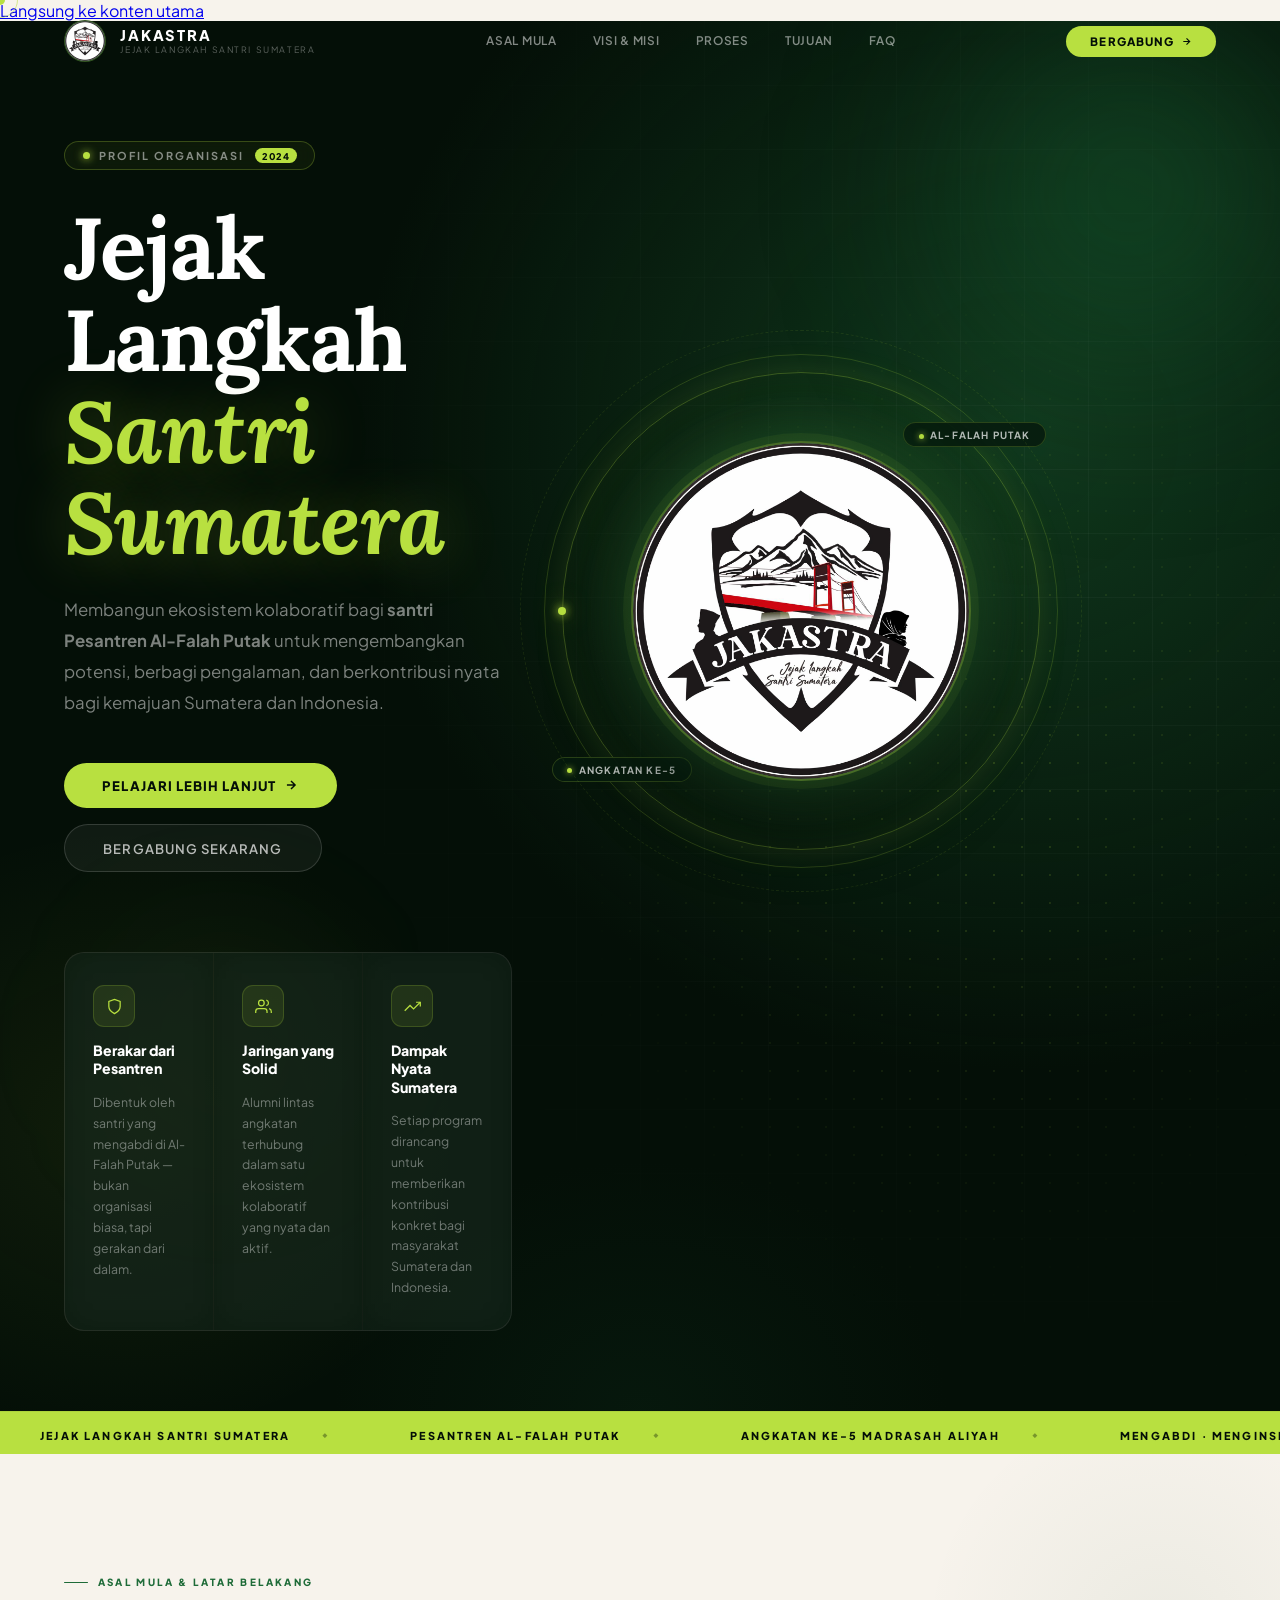
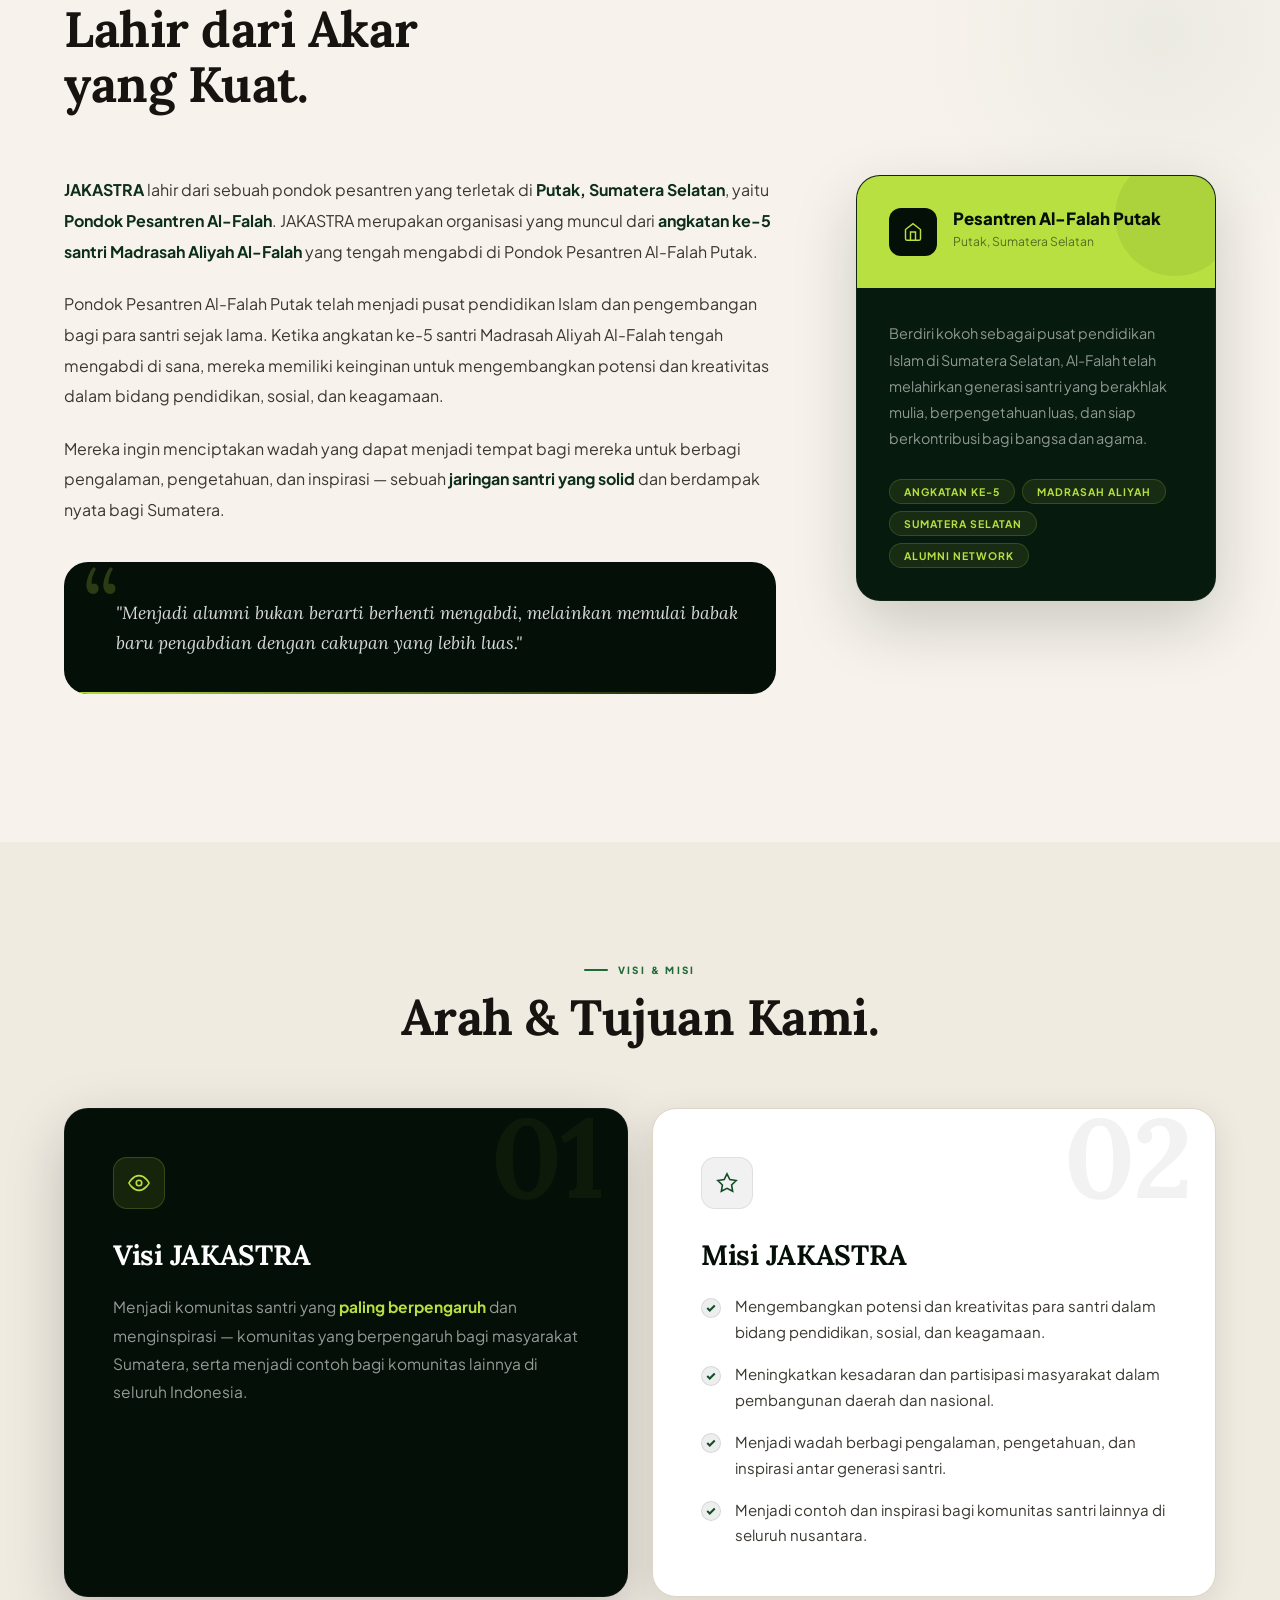
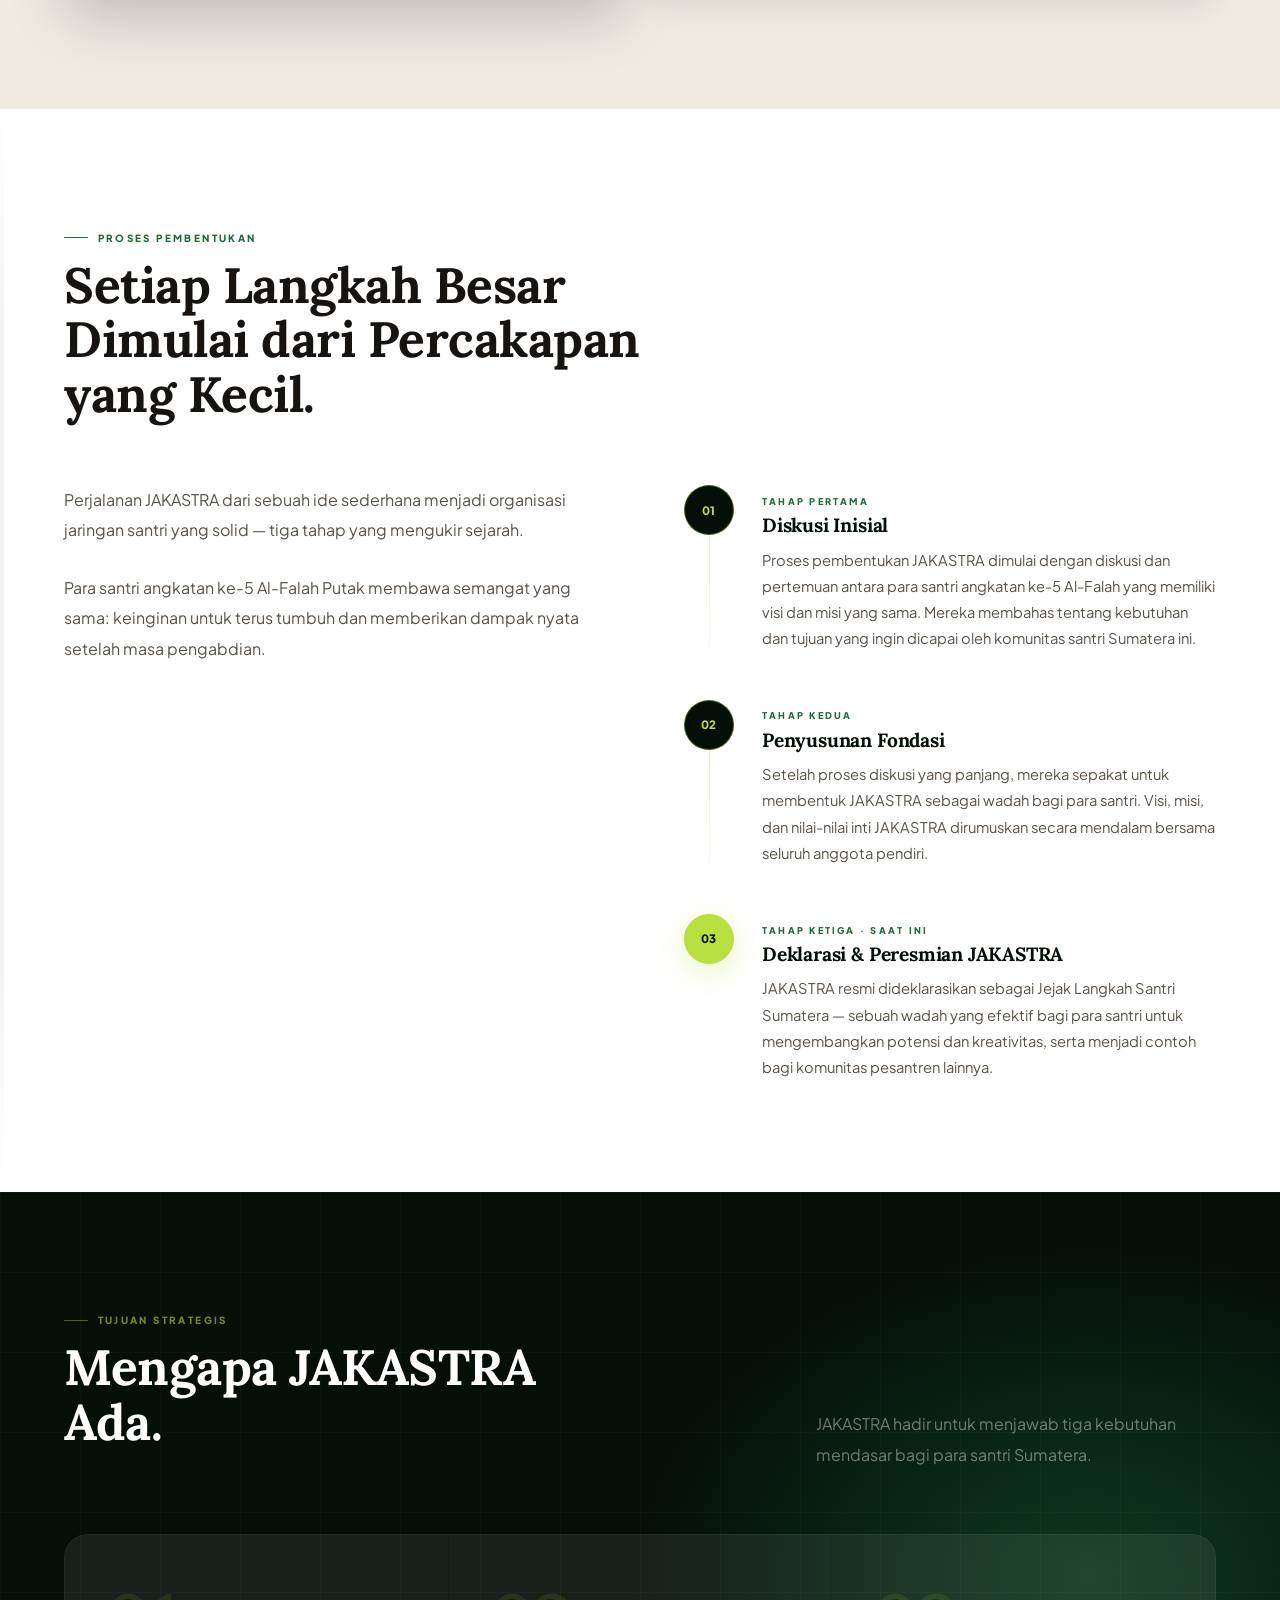
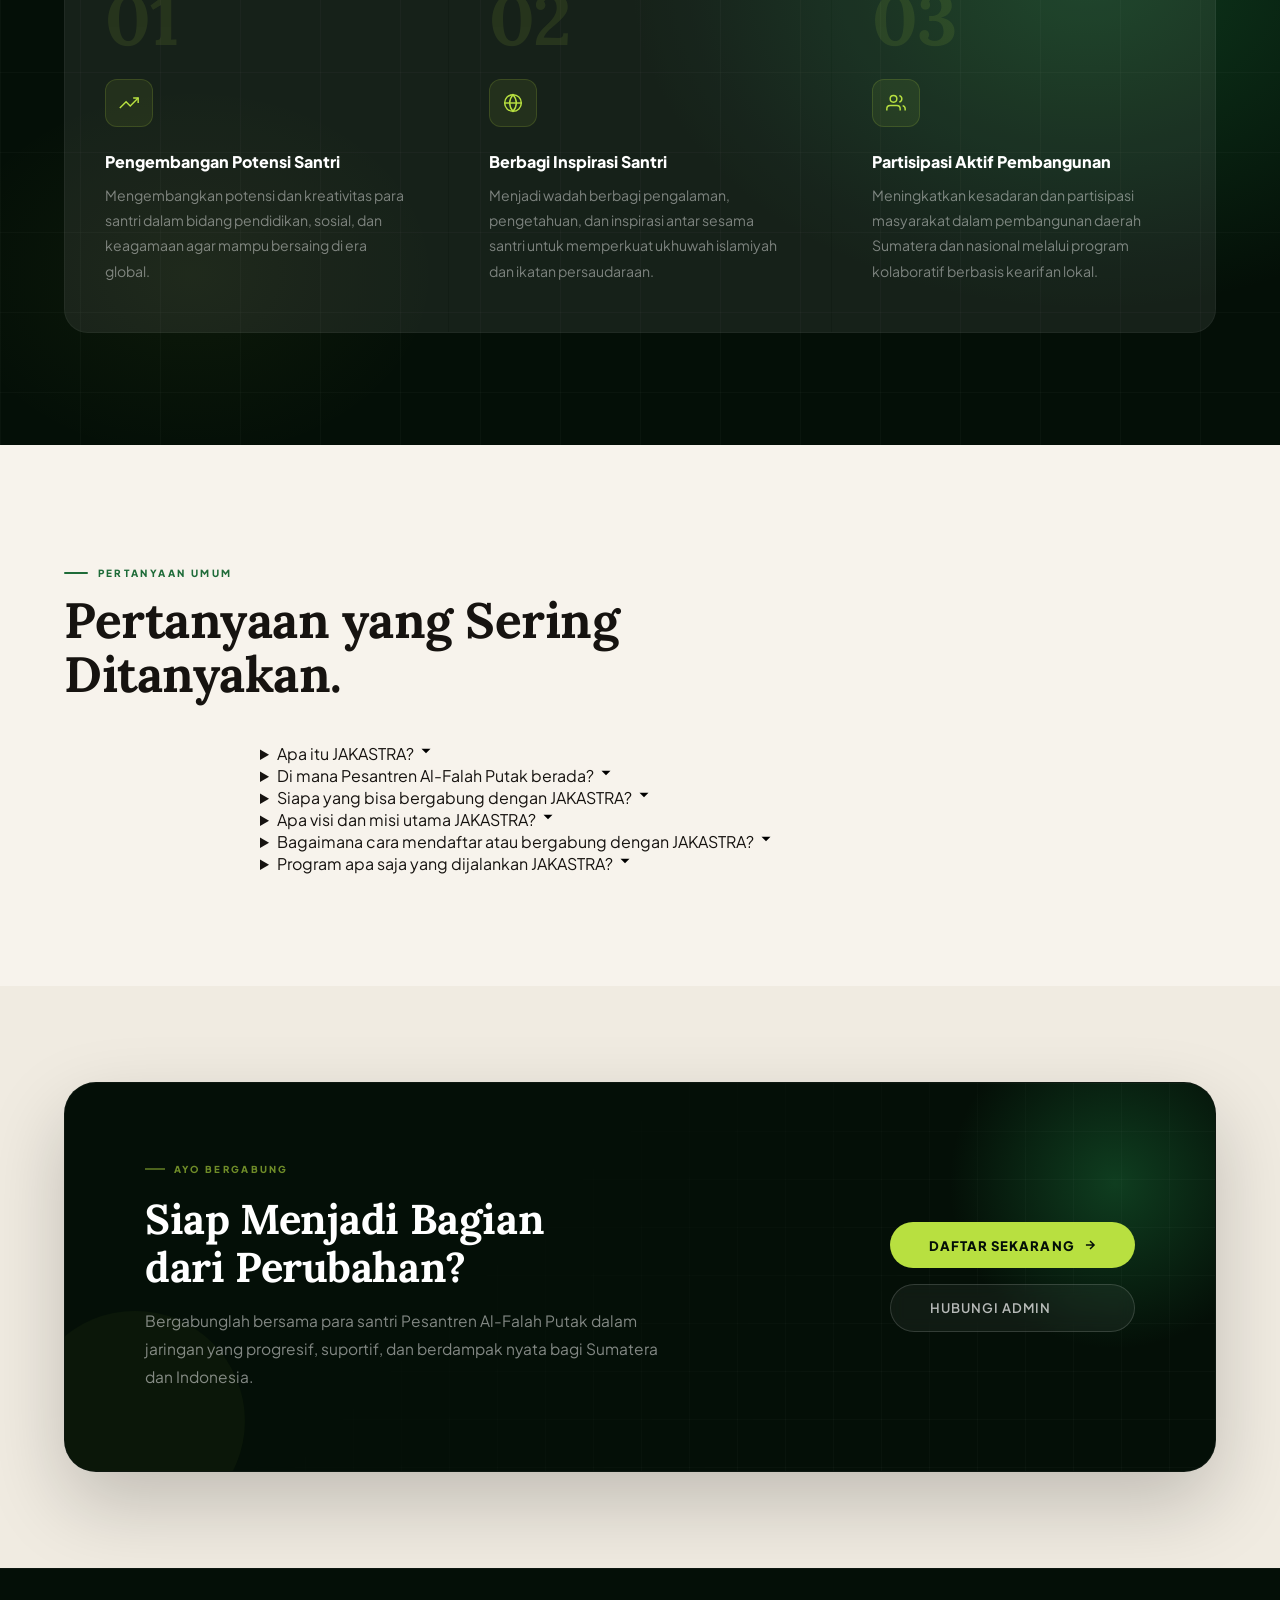
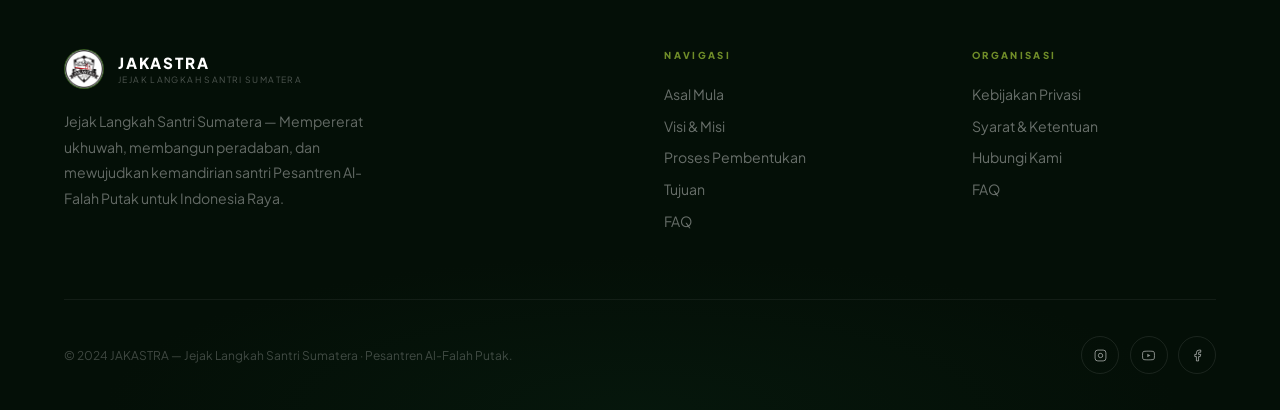
==== commit cf69cba0: "Update index.html" ====
--- a/index.html
+++ b/index.html
@@ -7,10 +7,10 @@
 <!-- ═══════════════════════════════════════════════════════
      SEO: PRIMARY META TAGS
 ═══════════════════════════════════════════════════════ -->
-<title>JAKASTRA — Jaringan Alumni Santri Sumatera | Pesantren Al-Falah Putak</title>
-<meta name="description" content="JAKASTRA (Jaringan Alumni Santri Sumatera) adalah komunitas alumni santri angkatan ke-5 Madrasah Aliyah Pesantren Al-Falah Putak. Wadah pengembangan potensi, berbagi inspirasi, dan kontribusi nyata bagi Sumatera."/>
-<meta name="keywords" content="JAKASTRA, Jaringan Alumni Santri Sumatera, Pesantren Al-Falah Putak, alumni santri Sumatera, komunitas santri, Madrasah Aliyah Al-Falah, santri Sumatera Selatan, organisasi alumni pesantren, jaringan santri"/>
-<meta name="author" content="JAKASTRA — Jaringan Alumni Santri Sumatera"/>
+<title>JAKASTRA — Jejak Langkah Santri Sumatera | Pesantren Al-Falah Putak</title>
+<meta name="description" content="JAKASTRA (Jejak Langkah Santri Sumatera) adalah komunitas santri angkatan ke-5 Madrasah Aliyah Pesantren Al-Falah Putak. Wadah pengembangan potensi, berbagi inspirasi, dan kontribusi nyata bagi Sumatera."/>
+<meta name="keywords" content="JAKASTRA, Jejak Langkah Santri Sumatera, Pesantren Al-Falah Putak, santri Sumatera, komunitas santri, Madrasah Aliyah Al-Falah, santri Sumatera Selatan, organisasi pesantren, jaringan santri"/>
+<meta name="author" content="JAKASTRA — Jejak Langkah Santri Sumatera"/>
 <meta name="robots" content="index, follow, max-snippet:-1, max-image-preview:large, max-video-preview:-1"/>
 <meta name="googlebot" content="index, follow"/>
 <link rel="canonical" href="https://jakastra.org/"/>
@@ -20,12 +20,12 @@
 ═══════════════════════════════════════════════════════ -->
 <meta property="og:type" content="website"/>
 <meta property="og:url" content="https://jakastra.netlify.app/"/>
-<meta property="og:title" content="JAKASTRA — Jaringan Alumni Santri Sumatera"/>
-<meta property="og:description" content="Komunitas alumni santri angkatan ke-5 Pesantren Al-Falah Putak. Membangun ekosistem kolaboratif bagi santri Sumatera untuk berkembang dan berkontribusi nyata."/>
+<meta property="og:title" content="JAKASTRA — Jejak Langkah Santri Sumatera"/>
+<meta property="og:description" content="Komunitas santri angkatan ke-5 Pesantren Al-Falah Putak. Membangun ekosistem kolaboratif bagi santri Sumatera untuk berkembang dan berkontribusi nyata."/>
 <meta property="og:image" content="https://jakastra.netlify.app/og-image.jpg"/>
 <meta property="og:image:width" content="1200"/>
 <meta property="og:image:height" content="630"/>
-<meta property="og:image:alt" content="JAKASTRA — Jaringan Alumni Santri Sumatera"/>
+<meta property="og:image:alt" content="JAKASTRA — Jejak Langkah Santri Sumatera"/>
 <meta property="og:locale" content="id_ID"/>
 <meta property="og:site_name" content="JAKASTRA"/>
 
@@ -33,8 +33,8 @@
      SEO: TWITTER CARD
 ═════════════════════════════════════════════════════ -->
 <meta name="twitter:card" content="summary_large_image"/>
-<meta name="twitter:title" content="JAKASTRA — Jaringan Alumni Santri Sumatera"/>
-<meta name="twitter:description" content="Komunitas alumni santri Pesantren Al-Falah Putak. Mengabdi, Menginspirasi, Berkembang."/>
+<meta name="twitter:title" content="JAKASTRA — Jejak Langkah Santri Sumatera"/>
+<meta name="twitter:description" content="Komunitas santri Pesantren Al-Falah Putak. Mengabdi, Menginspirasi, Berkembang."/>
 <meta name="twitter:image" content="https://jakastra.netlify.app/og-image.jpg"/>
 
 <!-- ═══════════════════════════════════════════════════════
@@ -52,7 +52,7 @@
   "@context": "https://schema.org",
   "@type": "Organization",
   "name": "JAKASTRA",
-  "alternateName": "Jaringan Alumni Santri Sumatera",
+  "alternateName": "Jejak Langkah Santri Sumatera",
   "url": "https://jakastra.netlify.app/",
   "logo": {
     "@type": "ImageObject",
@@ -60,7 +60,7 @@
     "width": 400,
     "height": 400
   },
-  "description": "JAKASTRA adalah Jaringan Alumni Santri Sumatera yang lahir dari angkatan ke-5 santri Madrasah Aliyah Pesantren Al-Falah Putak, Sumatera Selatan. Wadah pengembangan potensi, berbagi inspirasi, dan kontribusi nyata bagi masyarakat Sumatera.",
+  "description": "JAKASTRA adalah Jejak Langkah Santri Sumatera yang lahir dari angkatan ke-5 santri Madrasah Aliyah Pesantren Al-Falah Putak, Sumatera Selatan. Wadah pengembangan potensi, berbagi inspirasi, dan kontribusi nyata bagi masyarakat Sumatera.",
   "foundingDate": "2024",
   "foundingLocation": {
     "@type": "Place",
@@ -81,7 +81,7 @@
     "https://www.facebook.com/jakastraofficial",
     "https://www.youtube.com/@JAKASTRAOfficial"
   ],
-  "keywords": "alumni santri, Sumatera, pesantren, Al-Falah, jaringan santri",
+  "keywords": "alumni santri, Sumatera, pesantren, Al-Falah, Jejak Langkah santri",
   "contactPoint": {
     "@type": "ContactPoint",
     "contactType": "customer support",
@@ -99,7 +99,7 @@
   "@type": "WebSite",
   "name": "JAKASTRA",
   "url": "https://jakastra.netlify.app/",
-  "description": "Jaringan Alumni Santri Sumatera — Pesantren Al-Falah Putak",
+  "description": "Jejak Langkah Santri Sumatera — Pesantren Al-Falah Putak",
   "inLanguage": "id-ID",
   "potentialAction": {
     "@type": "SearchAction",
@@ -167,7 +167,7 @@
       "name": "Apa itu JAKASTRA?",
       "acceptedAnswer": {
         "@type": "Answer",
-        "text": "JAKASTRA adalah singkatan dari Jaringan Alumni Santri Sumatera. Merupakan organisasi yang lahir dari angkatan ke-5 santri Madrasah Aliyah Pesantren Al-Falah Putak, Sumatera Selatan. JAKASTRA hadir sebagai wadah bagi alumni santri untuk mengembangkan potensi, berbagi pengalaman, dan berkontribusi nyata bagi kemajuan Sumatera dan Indonesia."
+        "text": "JAKASTRA adalah singkatan dari Jejak Langkah Santri Sumatera. Merupakan organisasi yang lahir dari angkatan ke-5 santri Madrasah Aliyah Pesantren Al-Falah Putak, Sumatera Selatan. JAKASTRA hadir sebagai wadah bagi santri untuk mengembangkan potensi, berbagi pengalaman, dan berkontribusi nyata bagi kemajuan Sumatera dan Indonesia."
       }
     },
     {
@@ -183,7 +183,7 @@
       "name": "Siapa yang bisa bergabung dengan JAKASTRA?",
       "acceptedAnswer": {
         "@type": "Answer",
-        "text": "JAKASTRA terbuka bagi seluruh alumni santri Pesantren Al-Falah Putak, khususnya angkatan ke-5 Madrasah Aliyah, serta alumni santri lainnya dari Sumatera yang memiliki visi dan misi yang sejalan untuk mengembangkan potensi dan berkontribusi bagi masyarakat."
+        "text": "JAKASTRA terbuka bagi seluruh santri Pesantren Al-Falah Putak, khususnya angkatan ke-5 Madrasah Aliyah, serta santri lainnya dari Sumatera yang memiliki visi dan misi yang sejalan untuk mengembangkan potensi dan berkontribusi bagi masyarakat."
       }
     },
     {
@@ -191,7 +191,7 @@
       "name": "Apa visi JAKASTRA?",
       "acceptedAnswer": {
         "@type": "Answer",
-        "text": "Visi JAKASTRA adalah menjadi komunitas alumni santri yang paling berpengaruh dan menginspirasi — komunitas yang berpengaruh bagi masyarakat Sumatera, serta menjadi contoh bagi komunitas lainnya di seluruh Indonesia."
+        "text": "Visi JAKASTRA adalah menjadi komunitas santri yang paling berpengaruh dan menginspirasi — komunitas yang berpengaruh bagi masyarakat Sumatera, serta menjadi contoh bagi komunitas lainnya di seluruh Indonesia."
       }
     },
     {
@@ -207,7 +207,7 @@
       "name": "Program apa saja yang dijalankan JAKASTRA?",
       "acceptedAnswer": {
         "@type": "Answer",
-        "text": "JAKASTRA menjalankan program pengembangan potensi santri di bidang pendidikan, sosial, dan keagamaan; program berbagi inspirasi dan pengetahuan antar alumni; serta program partisipasi aktif dalam pembangunan daerah berbasis kearifan lokal Sumatera."
+        "text": "JAKASTRA menjalankan program pengembangan potensi santri di bidang pendidikan, sosial, dan keagamaan; program berbagi inspirasi dan pengetahuan antar santri, serta program partisipasi aktif dalam pembangunan daerah berbasis kearifan lokal Sumatera."
       }
     }
   ]
@@ -248,7 +248,7 @@
   <a href="/" class="nav-inner" aria-label="JAKASTRA — Halaman Beranda">
     <div class="nav-logo" id="navLogo">
       <img src="WhatsApp Image 2026-06-06 at 22.33.40.jpeg"
-           alt="Logo JAKASTRA Jaringan Alumni Santri Sumatera"
+           alt="Logo JAKASTRA Jejak Langkah Santri Sumatera"
            width="42" height="42"
            id="navLogoImg"
            onerror="document.getElementById('navLogoImg').style.display='none';
@@ -313,11 +313,11 @@
 
       <!-- H1 — kata kunci utama di sini -->
       <h1>
-        Jaringan Alumni<br>
+        Jejak Langkah<br>
         <em>Santri Sumatera</em>
       </h1>
 
-      <p class="hero-sub">Membangun ekosistem kolaboratif bagi <strong>alumni santri Pesantren Al-Falah Putak</strong> untuk mengembangkan potensi, berbagi pengalaman, dan berkontribusi nyata bagi kemajuan Sumatera dan Indonesia.</p>
+      <p class="hero-sub">Membangun ekosistem kolaboratif bagi <strong>santri Pesantren Al-Falah Putak</strong> untuk mengembangkan potensi, berbagi pengalaman, dan berkontribusi nyata bagi kemajuan Sumatera dan Indonesia.</p>
 
       <div class="hero-cta">
         <a href="#asal" class="btn-primary" aria-label="Pelajari lebih lanjut tentang JAKASTRA">
@@ -376,11 +376,11 @@
 ═══════════════════════════════════════════════════════ -->
 <div class="ticker" aria-hidden="true" role="marquee">
   <div class="ticker-track">
-    <span class="ticker-item">Jaringan Alumni Santri Sumatera<span class="sep"> ◆ </span></span>
+    <span class="ticker-item">Jejak Langkah Santri Sumatera<span class="sep"> ◆ </span></span>
     <span class="ticker-item">Pesantren Al-Falah Putak<span class="sep"> ◆ </span></span>
     <span class="ticker-item">Angkatan ke-5 Madrasah Aliyah<span class="sep"> ◆ </span></span>
     <span class="ticker-item">Mengabdi · Menginspirasi · Berkembang<span class="sep"> ◆ </span></span>
-    <span class="ticker-item">Jaringan Alumni Santri Sumatera<span class="sep"> ◆ </span></span>
+    <span class="ticker-item">Jejak Langkah Santri Sumatera<span class="sep"> ◆ </span></span>
     <span class="ticker-item">Pesantren Al-Falah Putak<span class="sep"> ◆ </span></span>
     <span class="ticker-item">Angkatan ke-5 Madrasah Aliyah<span class="sep"> ◆ </span></span>
     <span class="ticker-item">Mengabdi · Menginspirasi · Berkembang<span class="sep"> ◆ </span></span>
@@ -401,7 +401,7 @@
     <div class="prose">
       <p class="rv"><strong>JAKASTRA</strong> lahir dari sebuah pondok pesantren yang terletak di <strong>Putak, Sumatera Selatan</strong>, yaitu <strong>Pondok Pesantren Al-Falah</strong>. JAKASTRA merupakan organisasi yang muncul dari <strong>angkatan ke-5 santri Madrasah Aliyah Al-Falah</strong> yang tengah mengabdi di Pondok Pesantren Al-Falah Putak.</p>
       <p class="rv d1">Pondok Pesantren Al-Falah Putak telah menjadi pusat pendidikan Islam dan pengembangan bagi para santri sejak lama. Ketika angkatan ke-5 santri Madrasah Aliyah Al-Falah tengah mengabdi di sana, mereka memiliki keinginan untuk mengembangkan potensi dan kreativitas dalam bidang pendidikan, sosial, dan keagamaan.</p>
-      <p class="rv d2">Mereka ingin menciptakan wadah yang dapat menjadi tempat bagi mereka untuk berbagi pengalaman, pengetahuan, dan inspirasi — sebuah <strong>jaringan alumni santri yang solid</strong> dan berdampak nyata bagi Sumatera.</p>
+      <p class="rv d2">Mereka ingin menciptakan wadah yang dapat menjadi tempat bagi mereka untuk berbagi pengalaman, pengetahuan, dan inspirasi — sebuah <strong>jaringan santri yang solid</strong> dan berdampak nyata bagi Sumatera.</p>
       <blockquote class="blockquote rv d3">
         <p>"Menjadi alumni bukan berarti berhenti mengabdi, melainkan memulai babak baru pengabdian dengan cakupan yang lebih luas."</p>
       </blockquote>
@@ -451,7 +451,7 @@
         <svg viewBox="0 0 24 24"><path d="M1 12s4-8 11-8 11 8 11 8-4 8-11 8-11-8-11-8z"/><circle cx="12" cy="12" r="3"/></svg>
       </div>
       <h3>Visi JAKASTRA</h3>
-      <p class="vm-body">Menjadi komunitas alumni santri yang <span class="vm-hl">paling berpengaruh</span> dan menginspirasi — komunitas yang berpengaruh bagi masyarakat Sumatera, serta menjadi contoh bagi komunitas lainnya di seluruh Indonesia.</p>
+      <p class="vm-body">Menjadi komunitas santri yang <span class="vm-hl">paling berpengaruh</span> dan menginspirasi — komunitas yang berpengaruh bagi masyarakat Sumatera, serta menjadi contoh bagi komunitas lainnya di seluruh Indonesia.</p>
     </div>
 
     <div class="vm-box light rv d2">
@@ -477,13 +477,13 @@
           <div class="misi-check" aria-hidden="true">
             <svg viewBox="0 0 12 12"><polyline points="1.5 6 4.5 9 10.5 3"/></svg>
           </div>
-          Menjadi wadah berbagi pengalaman, pengetahuan, dan inspirasi antar generasi alumni santri.
+          Menjadi wadah berbagi pengalaman, pengetahuan, dan inspirasi antar generasi santri.
         </li>
         <li>
           <div class="misi-check" aria-hidden="true">
             <svg viewBox="0 0 12 12"><polyline points="1.5 6 4.5 9 10.5 3"/></svg>
           </div>
-          Menjadi contoh dan inspirasi bagi komunitas alumni lainnya di seluruh nusantara.
+          Menjadi contoh dan inspirasi bagi komunitas santri lainnya di seluruh nusantara.
         </li>
       </ul>
     </div>
@@ -499,7 +499,7 @@
 
   <div class="tl-layout">
     <div class="tl-left">
-      <p class="section-lead rv">Perjalanan JAKASTRA dari sebuah ide sederhana menjadi organisasi jaringan alumni santri yang solid — tiga tahap yang mengukir sejarah.</p>
+      <p class="section-lead rv">Perjalanan JAKASTRA dari sebuah ide sederhana menjadi organisasi jaringan santri yang solid — tiga tahap yang mengukir sejarah.</p>
       <p class="section-lead rv d1">Para santri angkatan ke-5 Al-Falah Putak membawa semangat yang sama: keinginan untuk terus tumbuh dan memberikan dampak nyata setelah masa pengabdian.</p>
     </div>
 
@@ -512,7 +512,7 @@
         <div class="step-body rv">
           <div class="step-tag">Tahap Pertama</div>
           <h4>Diskusi Inisial</h4>
-          <p>Proses pembentukan JAKASTRA dimulai dengan diskusi dan pertemuan antara para santri angkatan ke-5 Al-Falah yang memiliki visi dan misi yang sama. Mereka membahas tentang kebutuhan dan tujuan yang ingin dicapai oleh komunitas alumni santri Sumatera ini.</p>
+          <p>Proses pembentukan JAKASTRA dimulai dengan diskusi dan pertemuan antara para santri angkatan ke-5 Al-Falah yang memiliki visi dan misi yang sama. Mereka membahas tentang kebutuhan dan tujuan yang ingin dicapai oleh komunitas santri Sumatera ini.</p>
         </div>
       </li>
 
@@ -536,7 +536,7 @@
         <div class="step-body rv d2">
           <div class="step-tag">Tahap Ketiga · Saat Ini</div>
           <h4>Deklarasi &amp; Peresmian JAKASTRA</h4>
-          <p>JAKASTRA resmi dideklarasikan sebagai Jaringan Alumni Santri Sumatera — sebuah wadah yang efektif bagi para santri untuk mengembangkan potensi dan kreativitas, serta menjadi contoh bagi komunitas alumni pesantren lainnya.</p>
+          <p>JAKASTRA resmi dideklarasikan sebagai Jejak Langkah Santri Sumatera — sebuah wadah yang efektif bagi para santri untuk mengembangkan potensi dan kreativitas, serta menjadi contoh bagi komunitas pesantren lainnya.</p>
         </div>
       </li>
     </ol>
@@ -556,7 +556,7 @@
       </div>
       <h2 id="tujuan-title" class="section-title rv">Mengapa JAKASTRA<br>Ada.</h2>
     </div>
-    <p class="section-lead rv">JAKASTRA hadir untuk menjawab tiga kebutuhan mendasar bagi para alumni santri Sumatera.</p>
+    <p class="section-lead rv">JAKASTRA hadir untuk menjawab tiga kebutuhan mendasar bagi para santri Sumatera.</p>
   </div>
 
   <div class="tj-grid" role="list">
@@ -566,7 +566,7 @@
         <svg viewBox="0 0 24 24"><polyline points="23 6 13.5 15.5 8.5 10.5 1 18"/><polyline points="17 6 23 6 23 12"/></svg>
       </div>
       <h4>Pengembangan Potensi Santri</h4>
-      <p>Mengembangkan potensi dan kreativitas para alumni santri dalam bidang pendidikan, sosial, dan keagamaan agar mampu bersaing di era global.</p>
+      <p>Mengembangkan potensi dan kreativitas para santri dalam bidang pendidikan, sosial, dan keagamaan agar mampu bersaing di era global.</p>
     </article>
 
     <article class="tj-card rv d1" role="listitem">
@@ -574,8 +574,8 @@
       <div class="tj-icon" aria-hidden="true">
         <svg viewBox="0 0 24 24"><circle cx="12" cy="12" r="10"/><line x1="2" y1="12" x2="22" y2="12"/><path d="M12 2a15.3 15.3 0 014 10 15.3 15.3 0 01-4 10 15.3 15.3 0 01-4-10 15.3 15.3 0 014-10z"/></svg>
       </div>
-      <h4>Berbagi Inspirasi Alumni</h4>
-      <p>Menjadi wadah berbagi pengalaman, pengetahuan, dan inspirasi antar sesama alumni santri untuk memperkuat ukhuwah islamiyah dan ikatan persaudaraan.</p>
+      <h4>Berbagi Inspirasi Santri</h4>
+      <p>Menjadi wadah berbagi pengalaman, pengetahuan, dan inspirasi antar sesama santri untuk memperkuat ukhuwah islamiyah dan ikatan persaudaraan.</p>
     </article>
 
     <article class="tj-card rv d2" role="listitem">
@@ -606,7 +606,7 @@
         <svg width="18" height="18" viewBox="0 0 24 24" aria-hidden="true"><polyline points="6 9 12 15 18 9"/></svg>
       </summary>
       <div itemscope itemprop="acceptedAnswer" itemtype="https://schema.org/Answer">
-        <p itemprop="text"><strong>JAKASTRA</strong> adalah singkatan dari <strong>Jaringan Alumni Santri Sumatera</strong>. Merupakan organisasi yang lahir dari angkatan ke-5 santri Madrasah Aliyah Pesantren Al-Falah Putak, Sumatera Selatan. JAKASTRA hadir sebagai wadah bagi alumni santri untuk mengembangkan potensi, berbagi pengalaman, dan berkontribusi nyata bagi kemajuan Sumatera dan Indonesia.</p>
+        <p itemprop="text"><strong>JAKASTRA</strong> adalah singkatan dari <strong>Jejak Langkah Santri Sumatera</strong>. Merupakan organisasi yang lahir dari angkatan ke-5 santri Madrasah Aliyah Pesantren Al-Falah Putak, Sumatera Selatan. JAKASTRA hadir sebagai wadah bagi santri untuk mengembangkan potensi, berbagi pengalaman, dan berkontribusi nyata bagi kemajuan Sumatera dan Indonesia.</p>
       </div>
     </details>
 
@@ -624,7 +624,7 @@
         <svg width="18" height="18" viewBox="0 0 24 24" aria-hidden="true"><polyline points="6 9 12 15 18 9"/></svg>
       </summary>
       <div itemscope itemprop="acceptedAnswer" itemtype="https://schema.org/Answer">
-        <p itemprop="text">JAKASTRA terbuka bagi seluruh <strong>alumni santri Pesantren Al-Falah Putak</strong>, khususnya angkatan ke-5 Madrasah Aliyah, serta alumni santri lainnya dari Sumatera yang memiliki visi dan misi yang sejalan untuk mengembangkan potensi dan berkontribusi bagi masyarakat.</p>
+        <p itemprop="text">JAKASTRA terbuka bagi seluruh <strong>santri Pesantren Al-Falah Putak</strong>, khususnya angkatan ke-5 Madrasah Aliyah, serta santri lainnya dari Sumatera yang memiliki visi dan misi yang sejalan untuk mengembangkan potensi dan berkontribusi bagi masyarakat.</p>
       </div>
     </details>
 
@@ -633,7 +633,7 @@
         <svg width="18" height="18" viewBox="0 0 24 24" aria-hidden="true"><polyline points="6 9 12 15 18 9"/></svg>
       </summary>
       <div itemscope itemprop="acceptedAnswer" itemtype="https://schema.org/Answer">
-        <p itemprop="text">Visi JAKASTRA adalah menjadi komunitas alumni santri yang paling berpengaruh dan menginspirasi bagi masyarakat Sumatera. Misinya mencakup: mengembangkan potensi santri di bidang pendidikan, sosial, dan keagamaan; meningkatkan partisipasi dalam pembangunan daerah; menjadi wadah berbagi inspirasi antar generasi; serta menjadi contoh bagi komunitas alumni lainnya di Indonesia.</p>
+        <p itemprop="text">Visi JAKASTRA adalah menjadi komunitas santri yang paling berpengaruh dan menginspirasi bagi masyarakat Sumatera. Misinya mencakup: mengembangkan potensi santri di bidang pendidikan, sosial, dan keagamaan; meningkatkan partisipasi dalam pembangunan daerah; menjadi wadah berbagi inspirasi antar generasi; serta menjadi contoh bagi komunitas lainnya di Indonesia.</p>
       </div>
     </details>
 
@@ -670,7 +670,7 @@
         <span class="cta-eyebrow-text">Ayo Bergabung</span>
       </div>
       <h2>Siap Menjadi Bagian<br>dari Perubahan?</h2>
-      <p>Bergabunglah bersama para santri alumni Pesantren Al-Falah Putak dalam jaringan yang progresif, suportif, dan berdampak nyata bagi Sumatera dan Indonesia.</p>
+      <p>Bergabunglah bersama para santri Pesantren Al-Falah Putak dalam jaringan yang progresif, suportif, dan berdampak nyata bagi Sumatera dan Indonesia.</p>
     </div>
     <div class="cta-actions">
       <a href="#" class="btn-primary" aria-label="Daftar sekarang bergabung JAKASTRA">
@@ -691,7 +691,7 @@
       <div class="ft-logo-wrap">
         <div class="ft-logo">
           <img src="WhatsApp Image 2026-06-06 at 22.33.40.jpeg"
-               alt="Logo JAKASTRA Jaringan Alumni Santri Sumatera"
+               alt="Logo JAKASTRA Jejak Langkah Santri Sumatera"
                width="40" height="40"
                loading="lazy"
                onerror="this.style.display='none';this.parentElement.querySelector('.ft-logo-text').style.display='block'"/>
@@ -699,10 +699,10 @@
         </div>
         <div>
           <div class="ft-name">JAKASTRA</div>
-          <div class="ft-tagline">Jaringan Alumni Santri Sumatera</div>
-        </div>
-      </div>
-      <p class="ft-desc">Jaringan Alumni Santri Sumatera — Mempererat ukhuwah, membangun peradaban, dan mewujudkan kemandirian santri alumni Pesantren Al-Falah Putak untuk Indonesia Raya.</p>
+          <div class="ft-tagline">Jejak Langkah Santri Sumatera</div>
+        </div>
+      </div>
+      <p class="ft-desc">Jejak Langkah Santri Sumatera — Mempererat ukhuwah, membangun peradaban, dan mewujudkan kemandirian santri Pesantren Al-Falah Putak untuk Indonesia Raya.</p>
     </div>
 
     <div class="ft-col">
@@ -724,7 +724,7 @@
   </div>
 
   <div class="footer-bottom">
-    <p>© 2024 JAKASTRA — Jaringan Alumni Santri Sumatera · Pesantren Al-Falah Putak.</p>
+    <p>© 2024 JAKASTRA — Jejak Langkah Santri Sumatera · Pesantren Al-Falah Putak.</p>
     <div class="socials" aria-label="Media sosial JAKASTRA">
       <a href="https://www.instagram.com/jakastra_account" class="soc" title="Instagram JAKASTRA" aria-label="Ikuti JAKASTRA di Instagram" target="_blank" rel="noopener noreferrer">
         <svg viewBox="0 0 24 24" aria-hidden="true"><rect x="2" y="2" width="20" height="20" rx="5"/><path d="M16 11.37A4 4 0 1112.63 8 4 4 0 0116 11.37z"/><line x1="17.5" y1="6.5" x2="17.51" y2="6.5"/></svg>
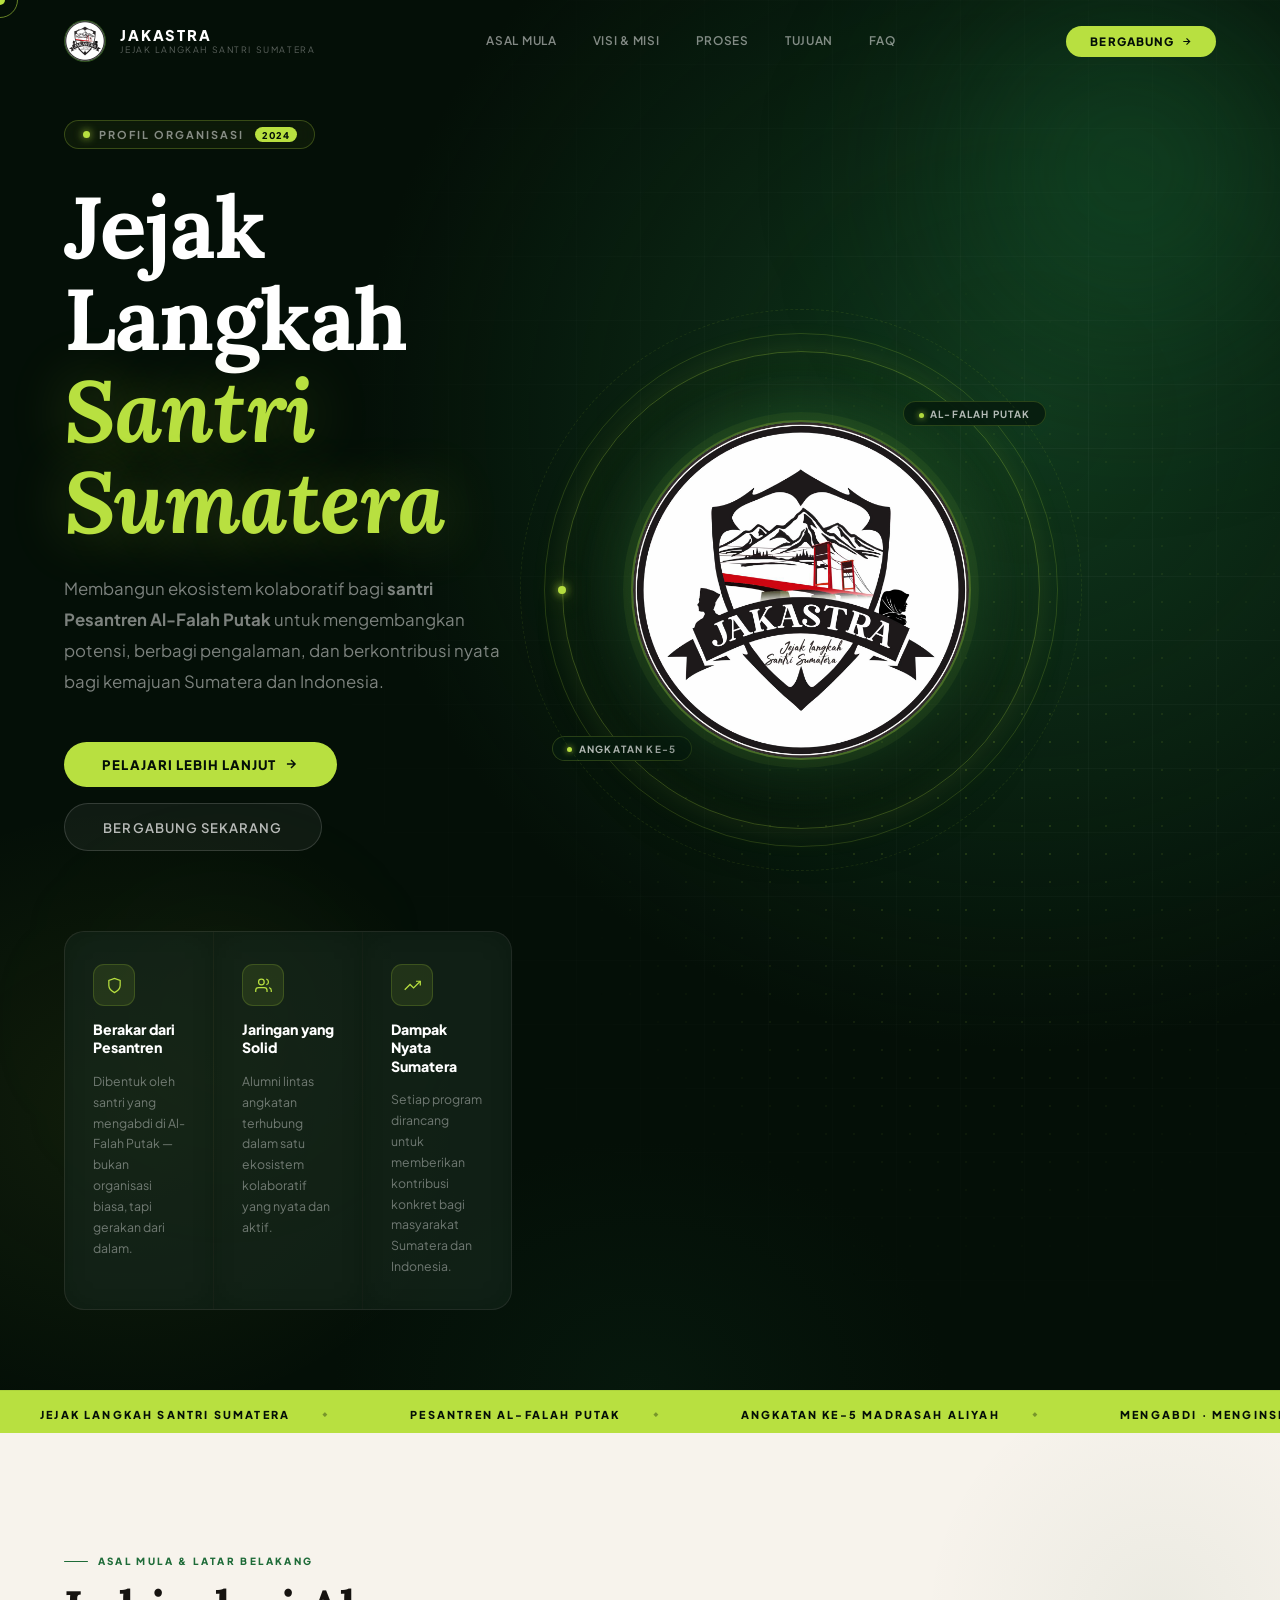
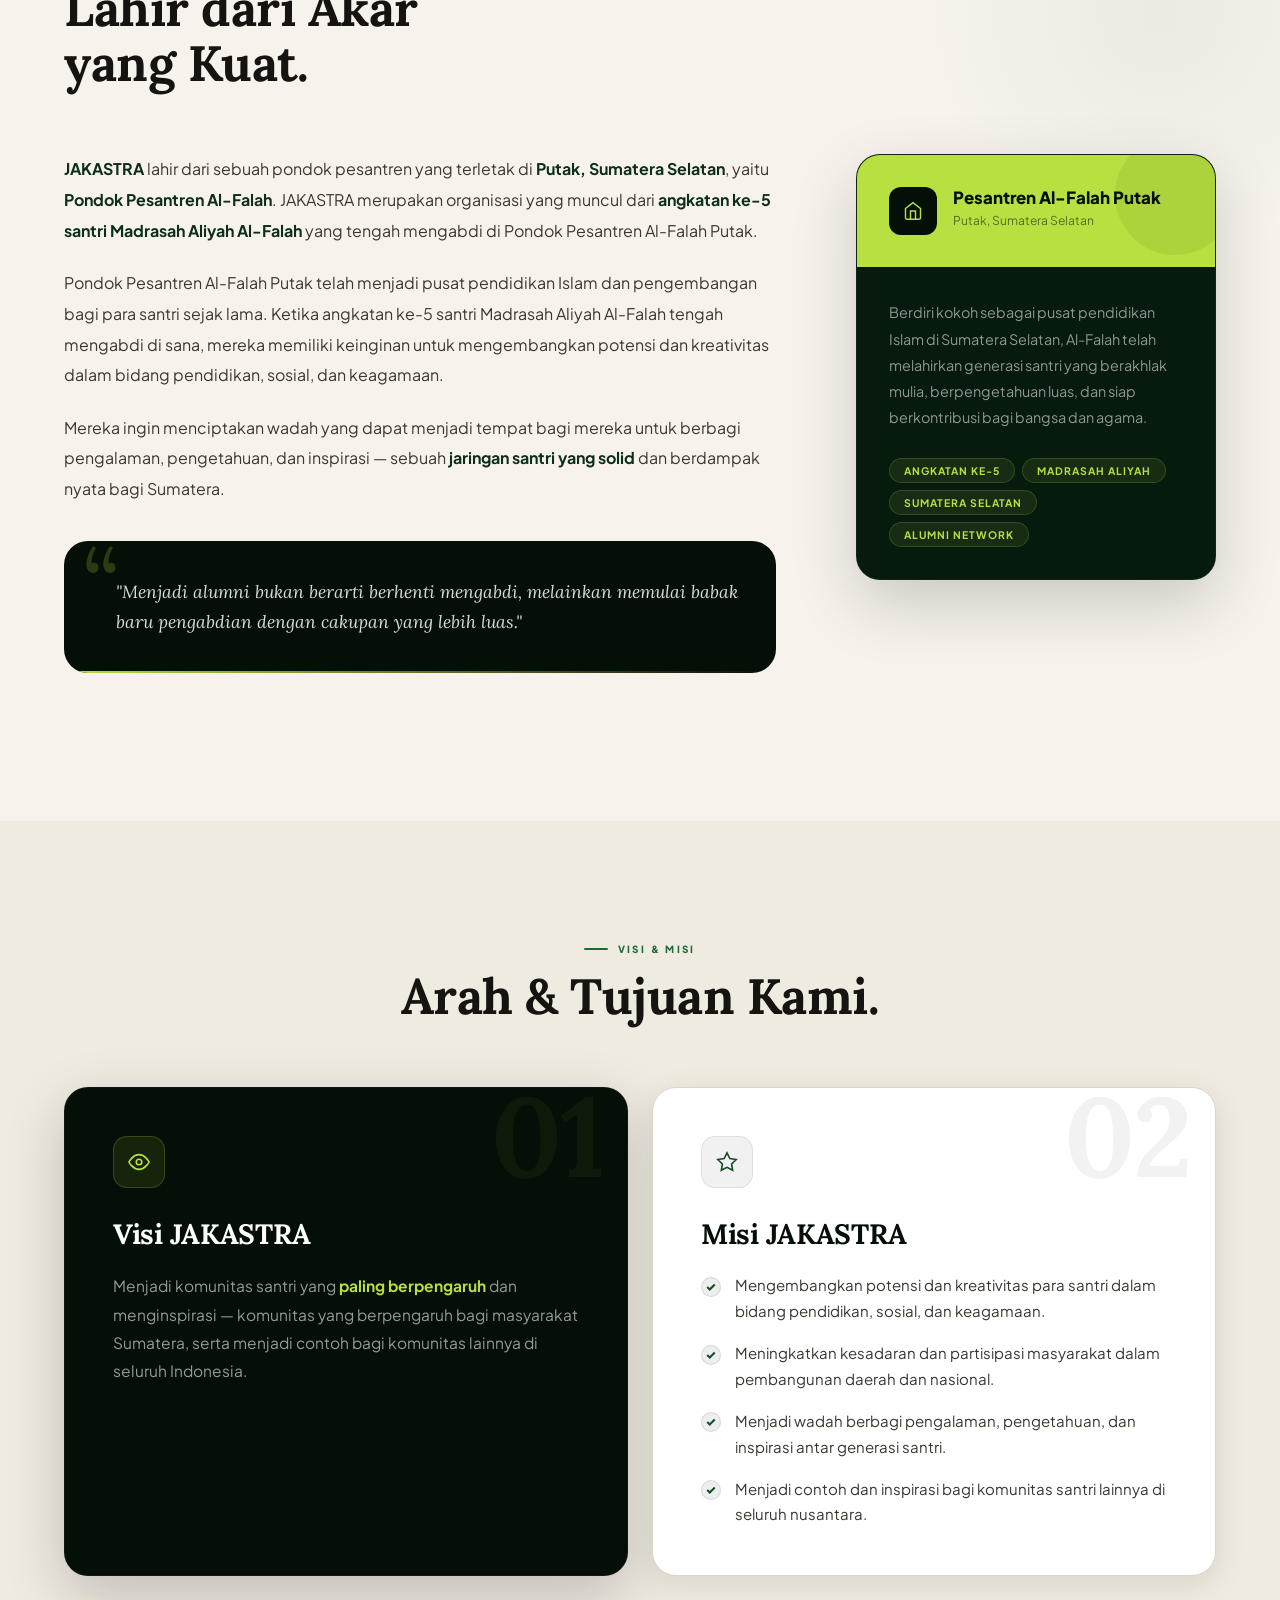
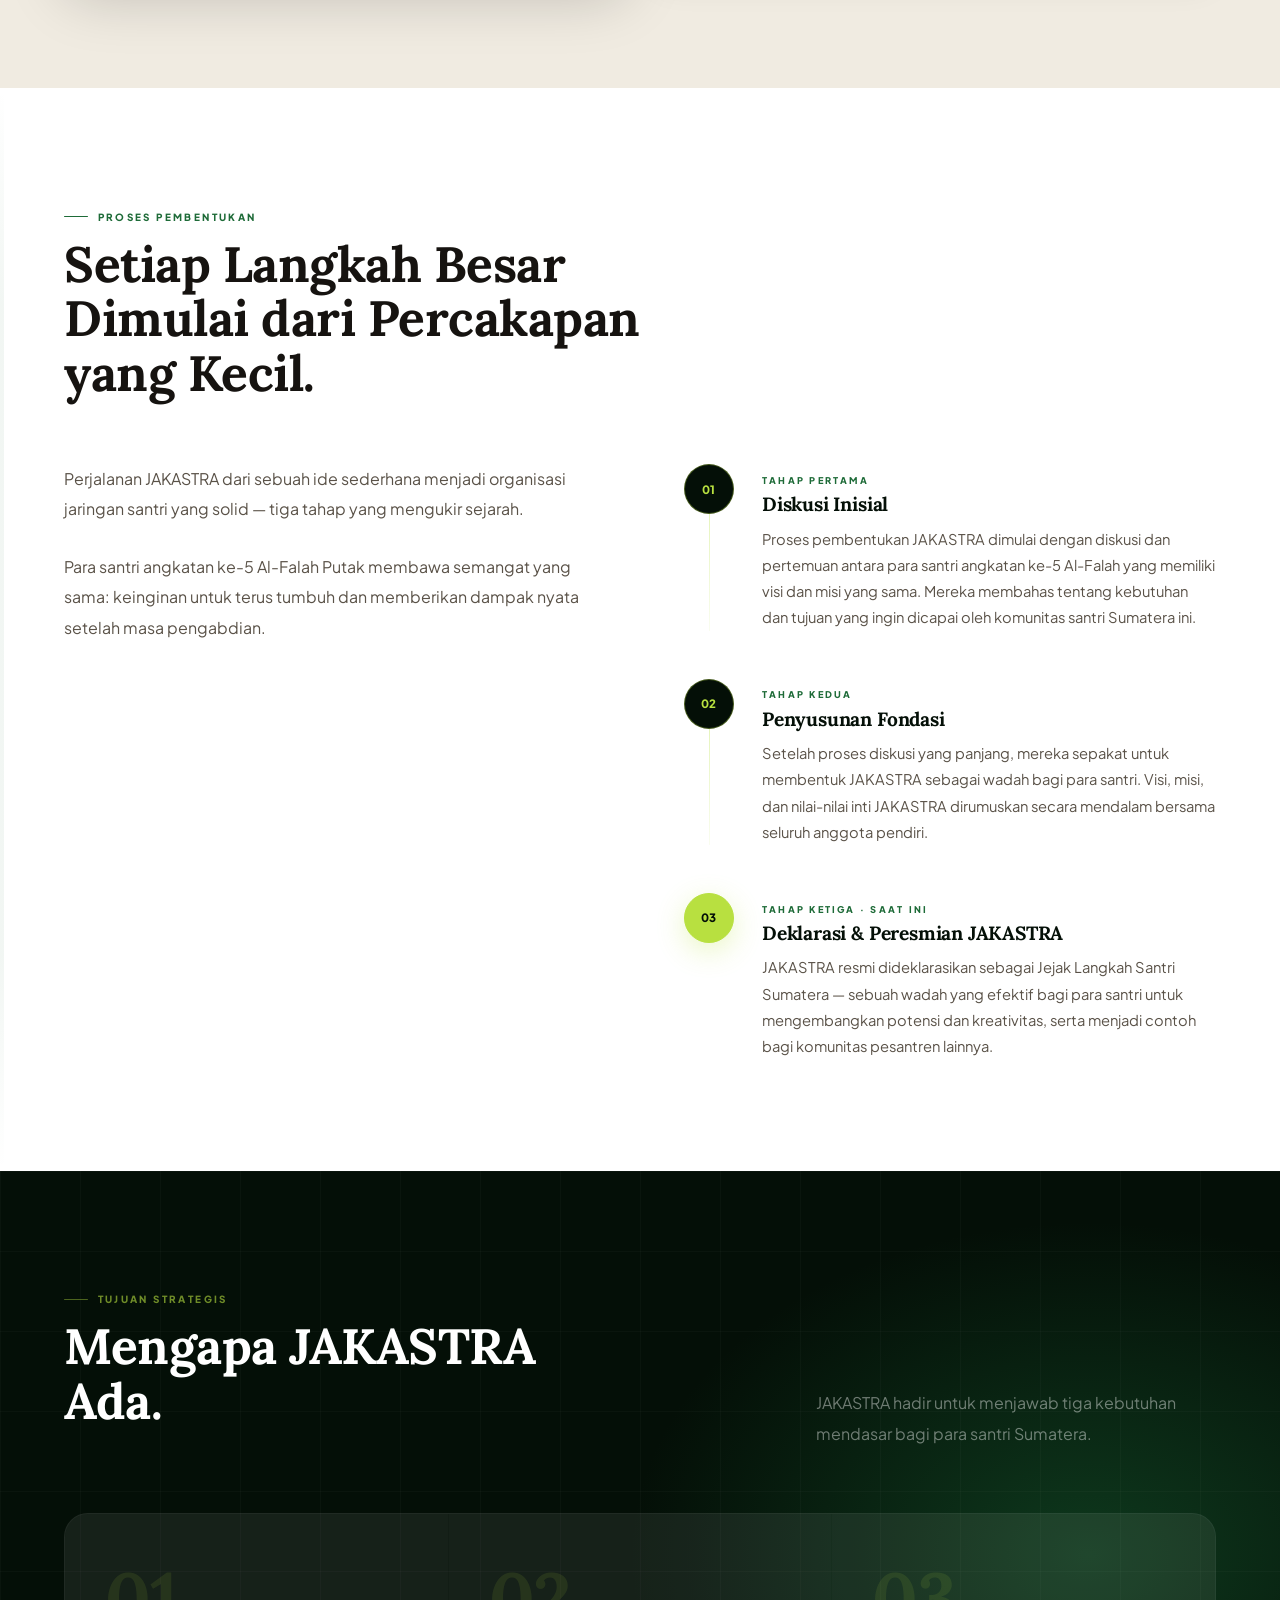
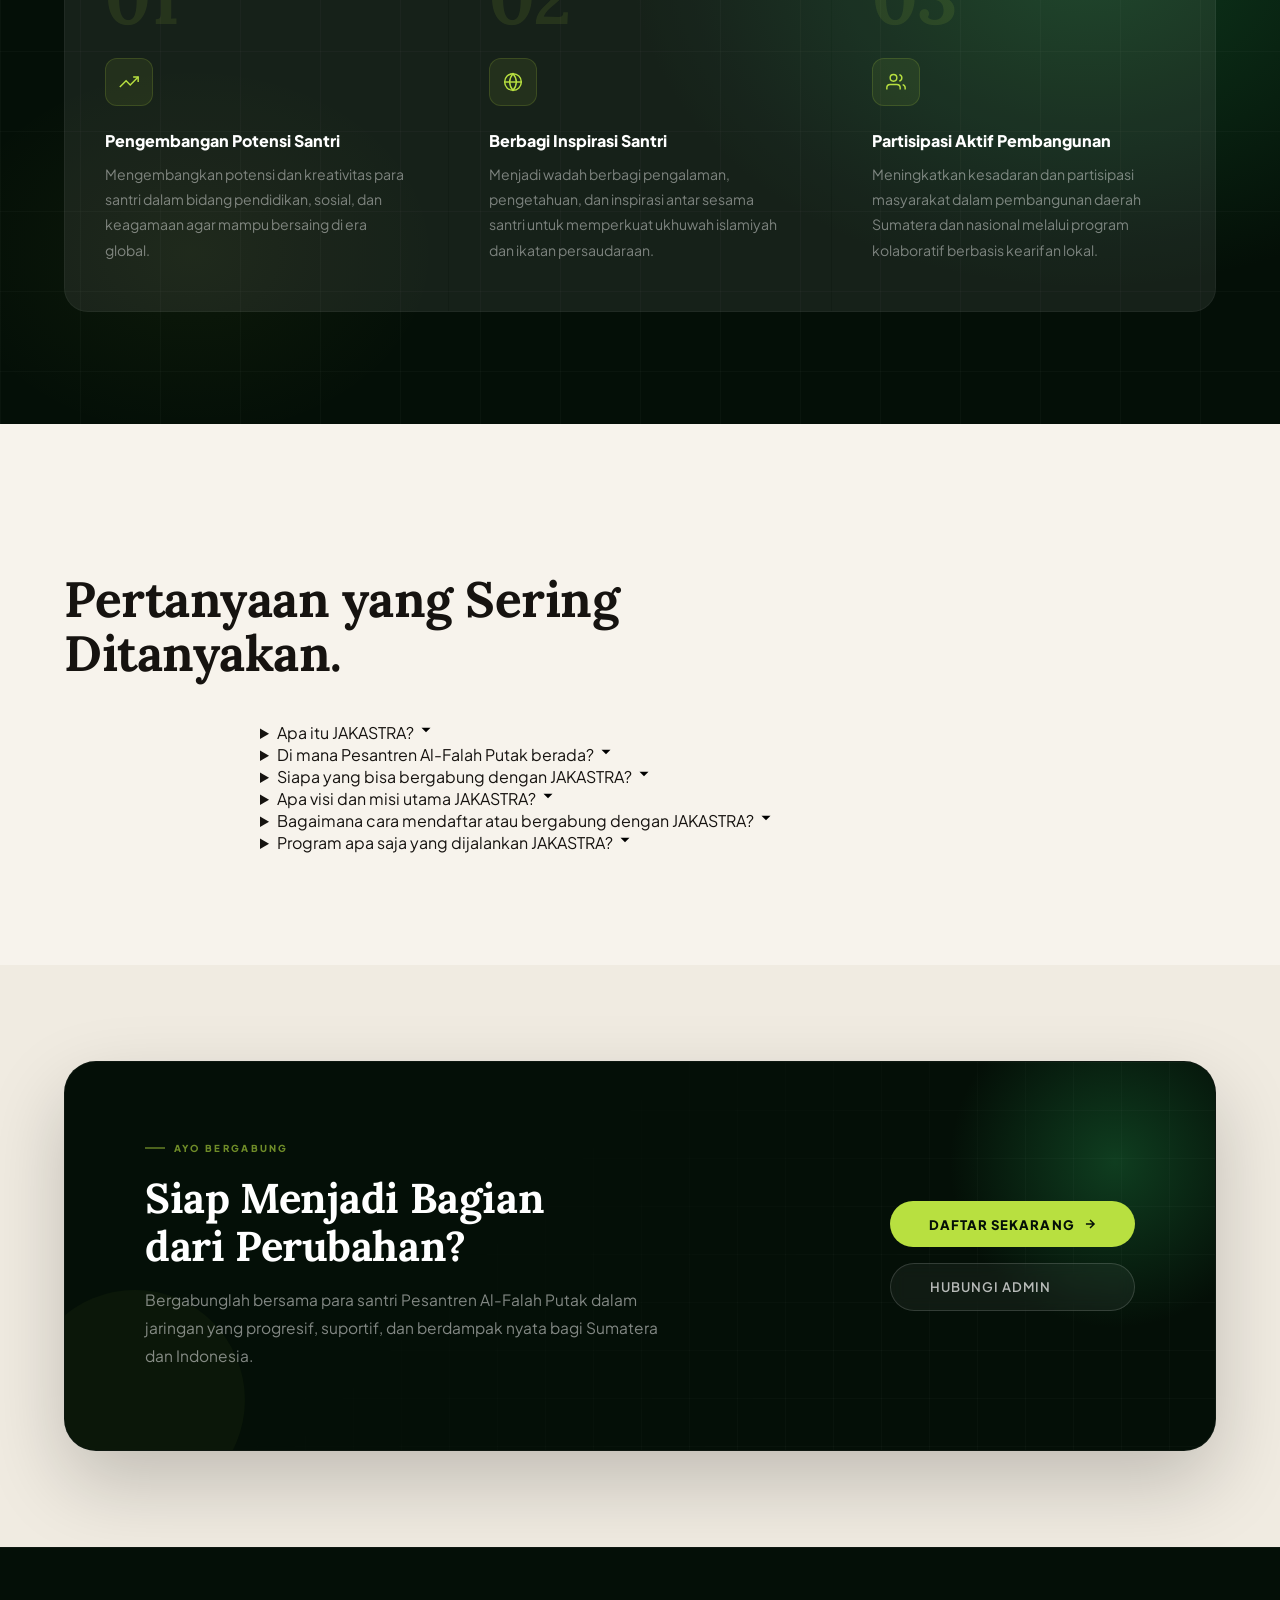
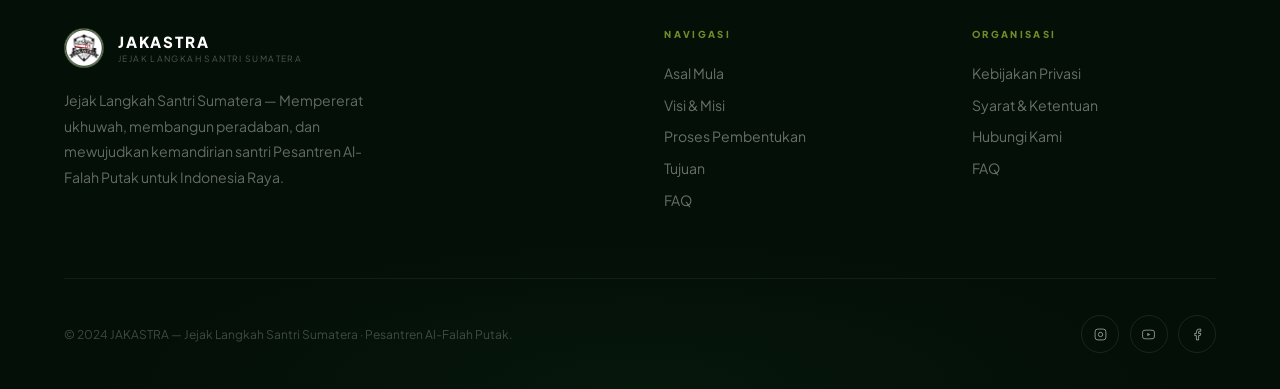
==== commit 0f74f171: "Update index.html" ====
--- a/index.html
+++ b/index.html
@@ -239,7 +239,7 @@
 <!-- ═══════════════════════════════════════════════════════
      SKIP LINK (Aksesibilitas + SEO)
 ═══════════════════════════════════════════════════════ -->
-<a href="#main-content" class="skip-link">Langsung ke konten utama</a>
+<a href="#main-content" class="skip-link"></a>
 
 <!-- ═══════════════════════════════════════════════════════
      NAV
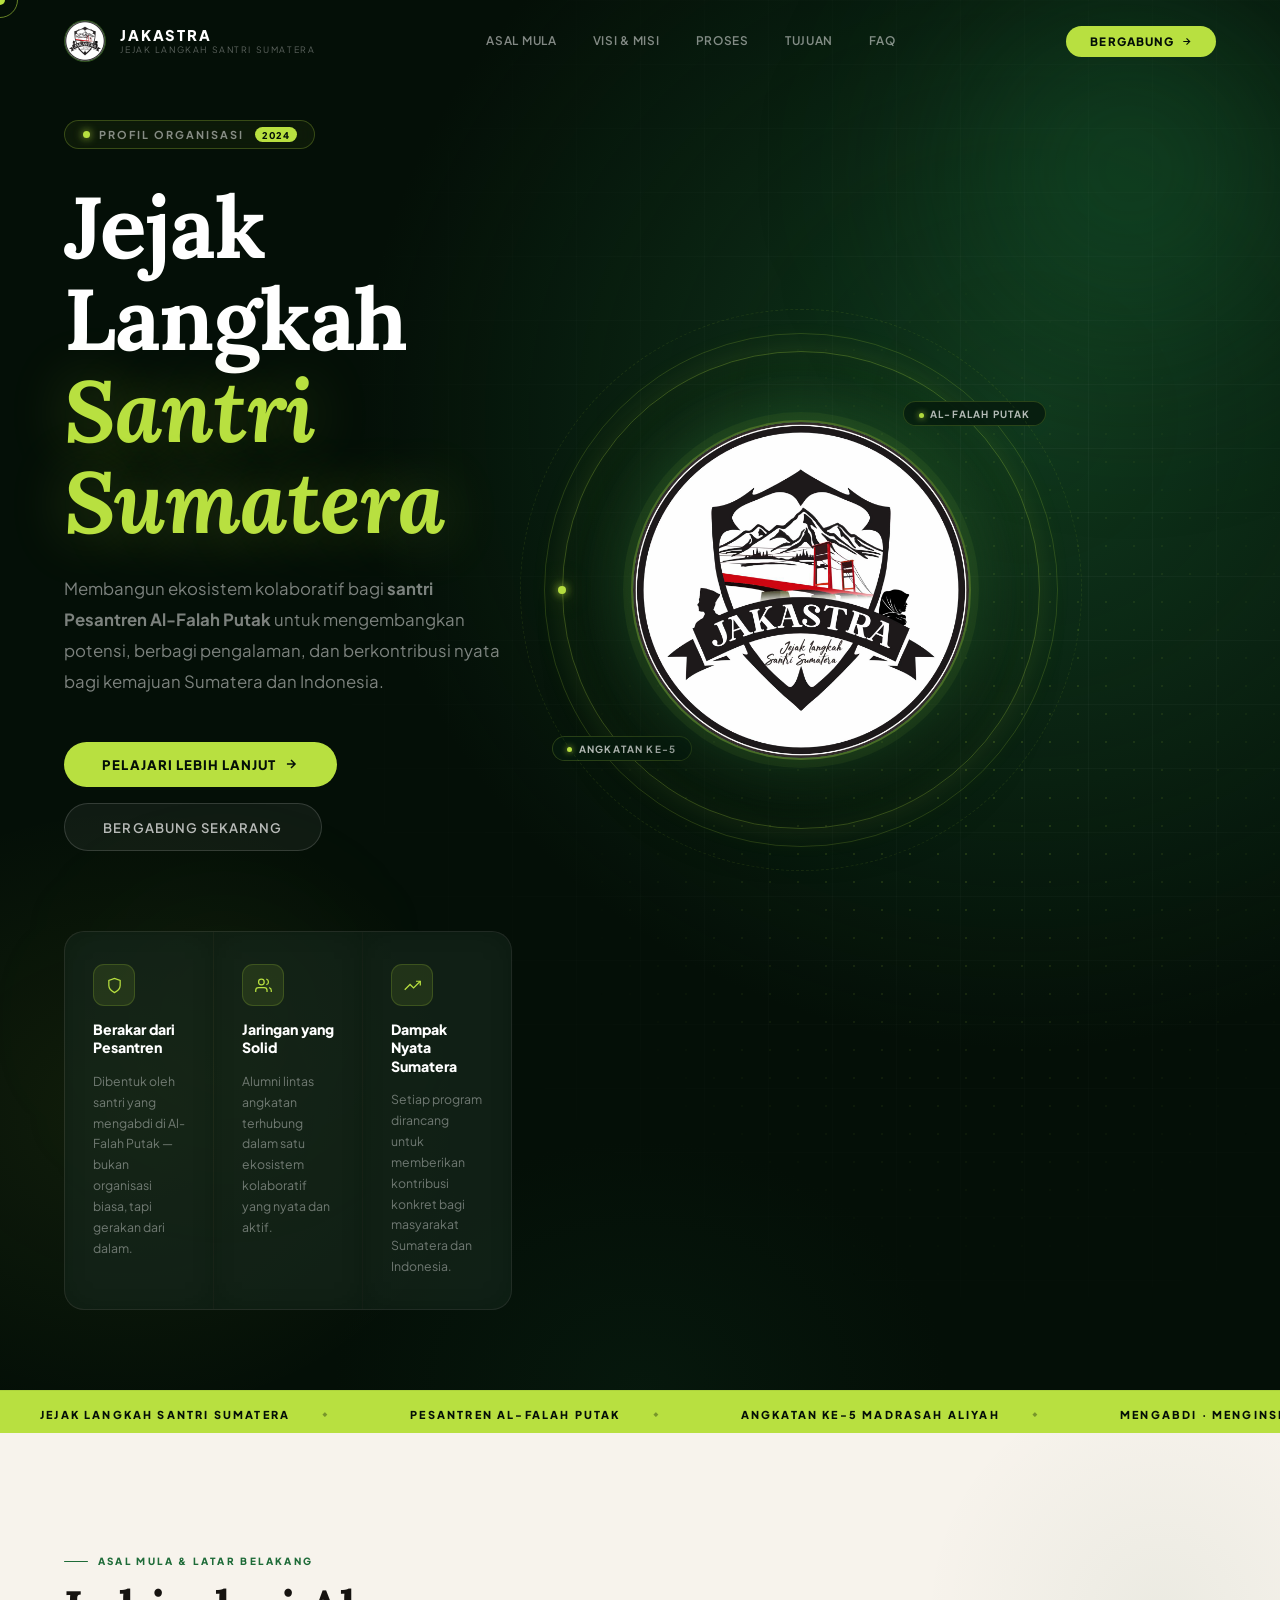
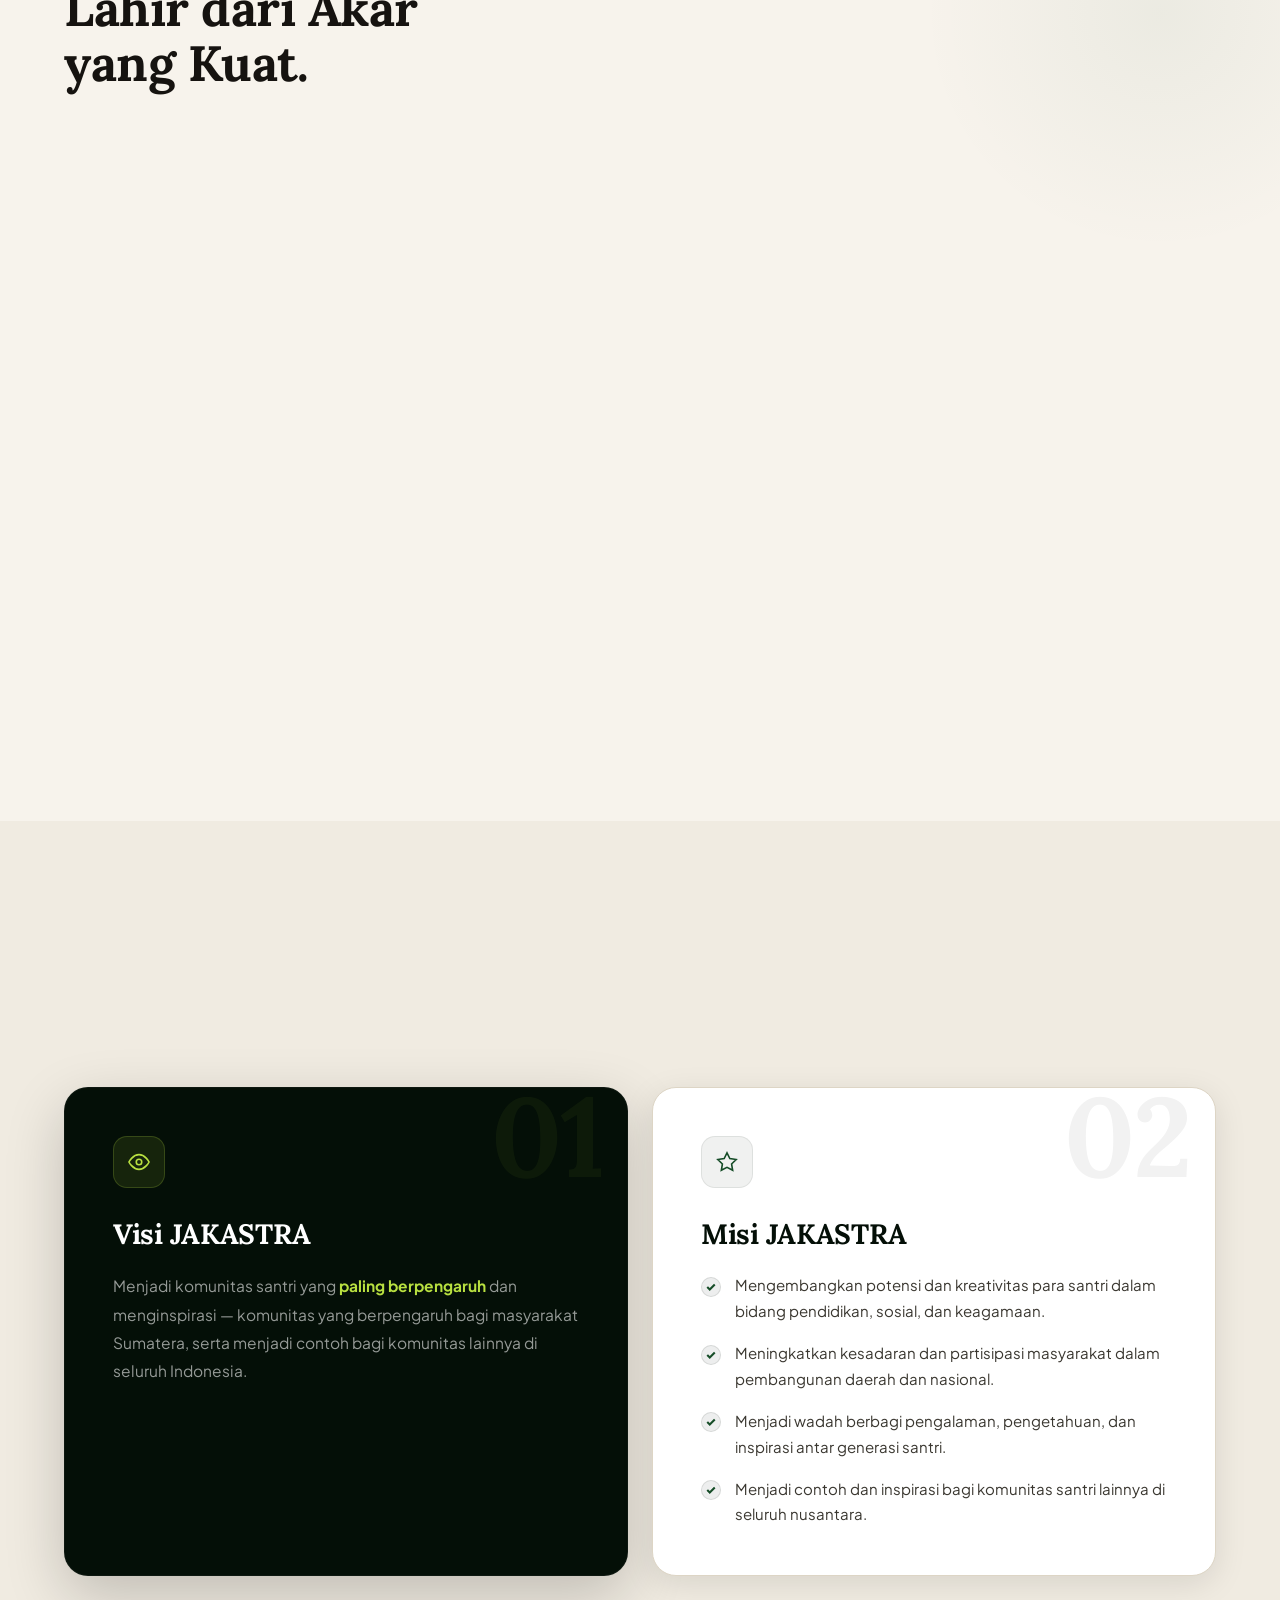
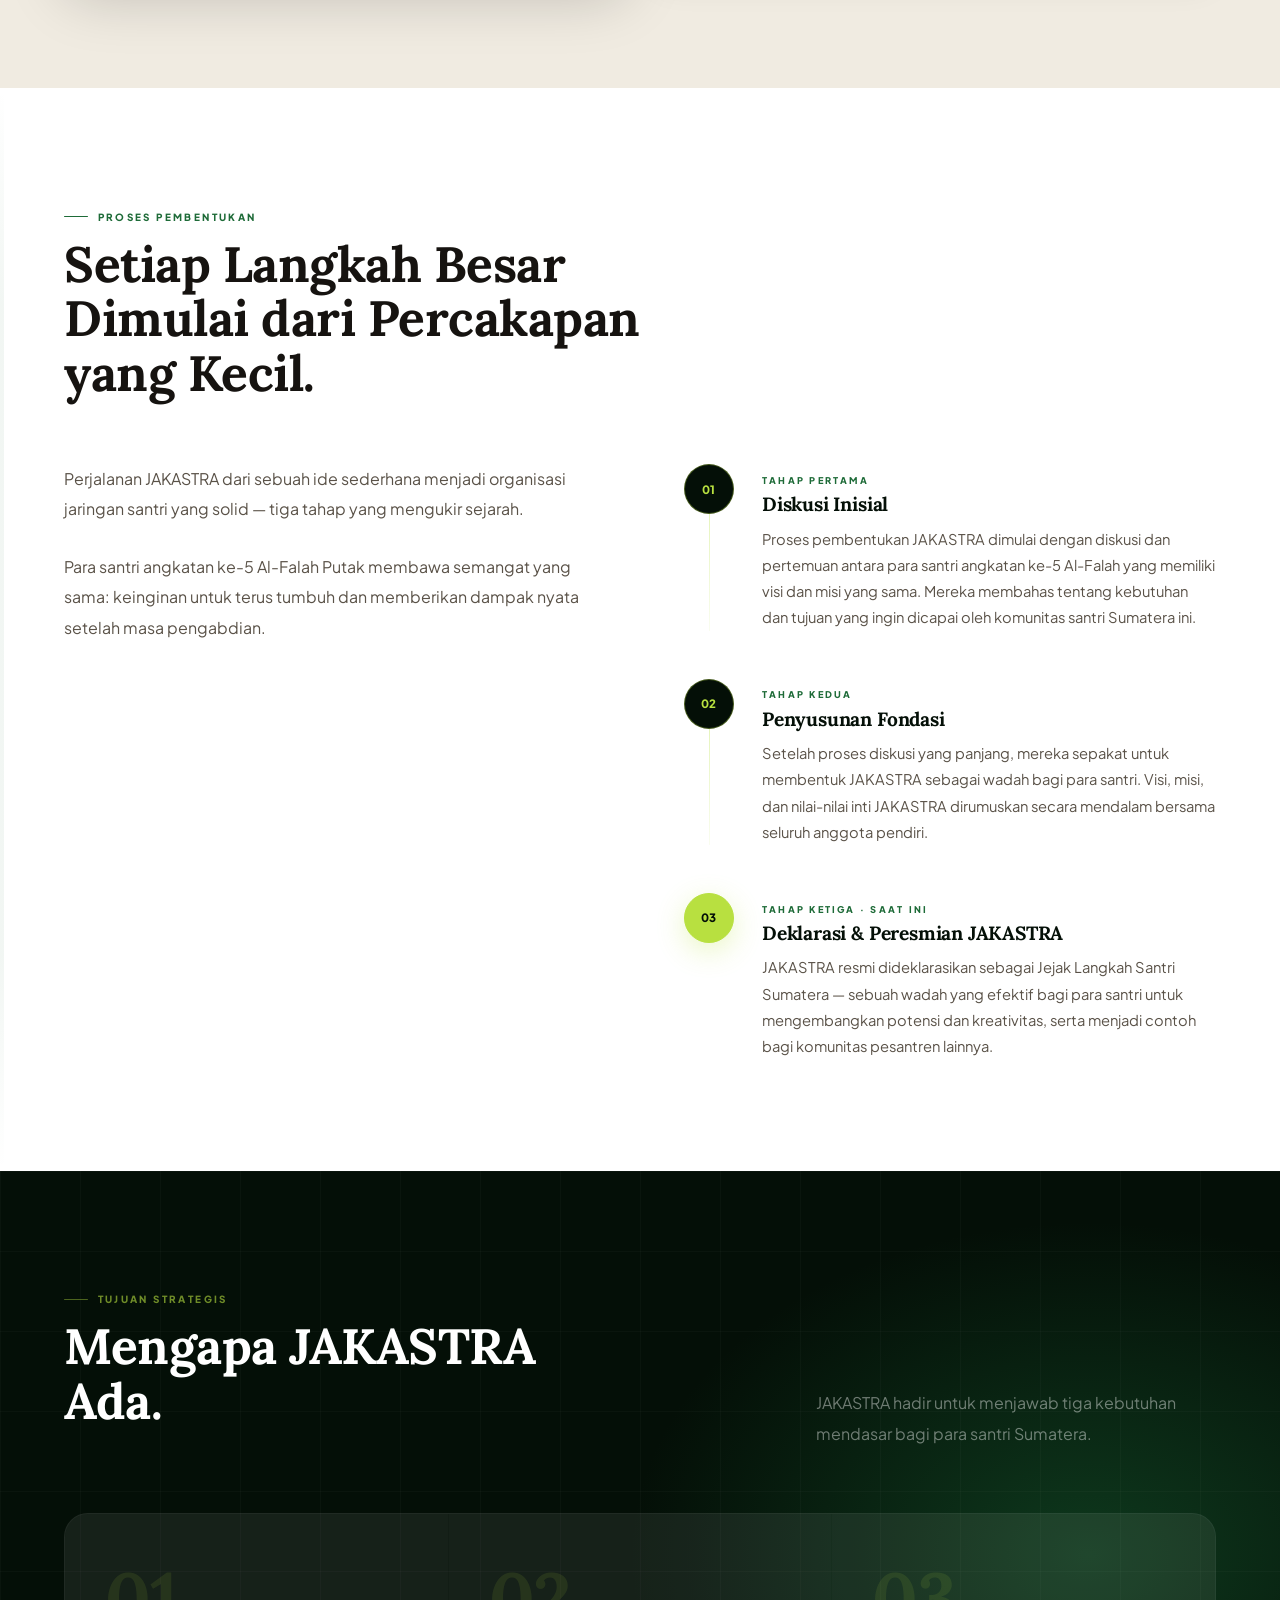
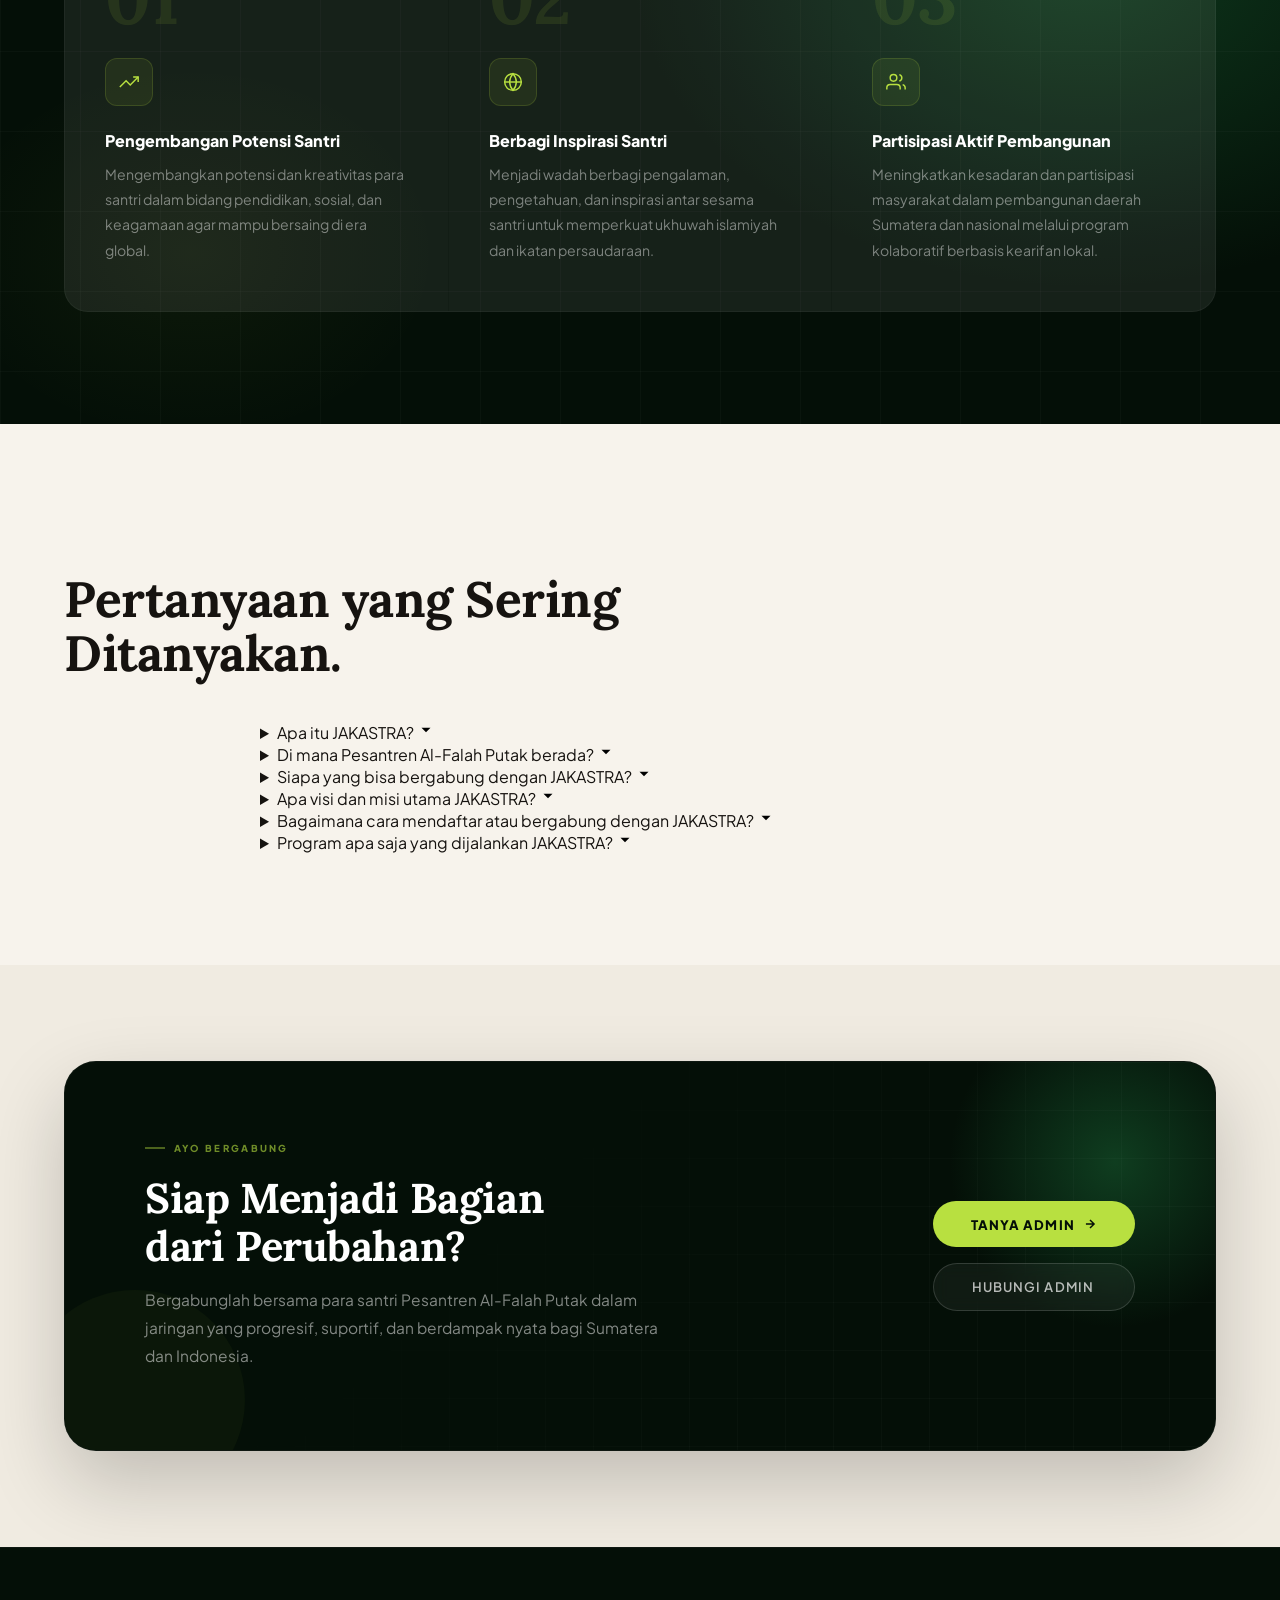
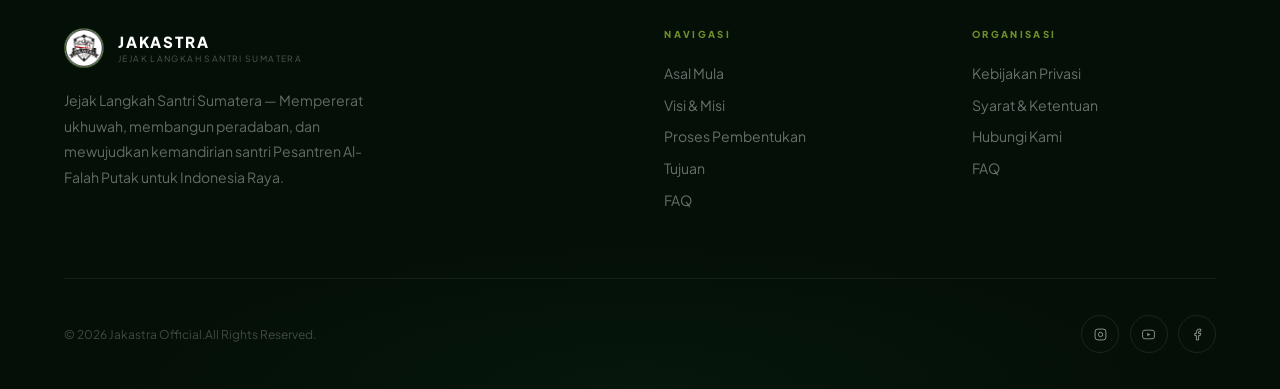
==== commit d44b7857: "Update index.html" ====
--- a/index.html
+++ b/index.html
@@ -673,11 +673,11 @@
       <p>Bergabunglah bersama para santri Pesantren Al-Falah Putak dalam jaringan yang progresif, suportif, dan berdampak nyata bagi Sumatera dan Indonesia.</p>
     </div>
     <div class="cta-actions">
-      <a href="#" class="btn-primary" aria-label="Daftar sekarang bergabung JAKASTRA">
-        Daftar Sekarang
+      <a href="https://wa.me/6285188906264" class="btn-primary" target="_blank" aria-label="Daftar sekarang bergabung JAKASTRA">
+        Tanya Admin
         <svg viewBox="0 0 24 24" aria-hidden="true"><path d="M5 12h14M12 5l7 7-7 7"/></svg>
       </a>
-      <a href="#" class="btn-ghost" aria-label="Hubungi admin JAKASTRA">Hubungi Admin</a>
+      <a href="https://wa.me/6285188906264" class="btn-ghost" aria-label="Hubungi admin JAKASTRA" target="_blank">Hubungi Admin</a>
     </div>
   </div>
 </div>
@@ -724,7 +724,7 @@
   </div>
 
   <div class="footer-bottom">
-    <p>© 2024 JAKASTRA — Jejak Langkah Santri Sumatera · Pesantren Al-Falah Putak.</p>
+    <p>© 2026 Jakastra Official.All Rights Reserved.</p>
     <div class="socials" aria-label="Media sosial JAKASTRA">
       <a href="https://www.instagram.com/jakastra_account" class="soc" title="Instagram JAKASTRA" aria-label="Ikuti JAKASTRA di Instagram" target="_blank" rel="noopener noreferrer">
         <svg viewBox="0 0 24 24" aria-hidden="true"><rect x="2" y="2" width="20" height="20" rx="5"/><path d="M16 11.37A4 4 0 1112.63 8 4 4 0 0116 11.37z"/><line x1="17.5" y1="6.5" x2="17.51" y2="6.5"/></svg>
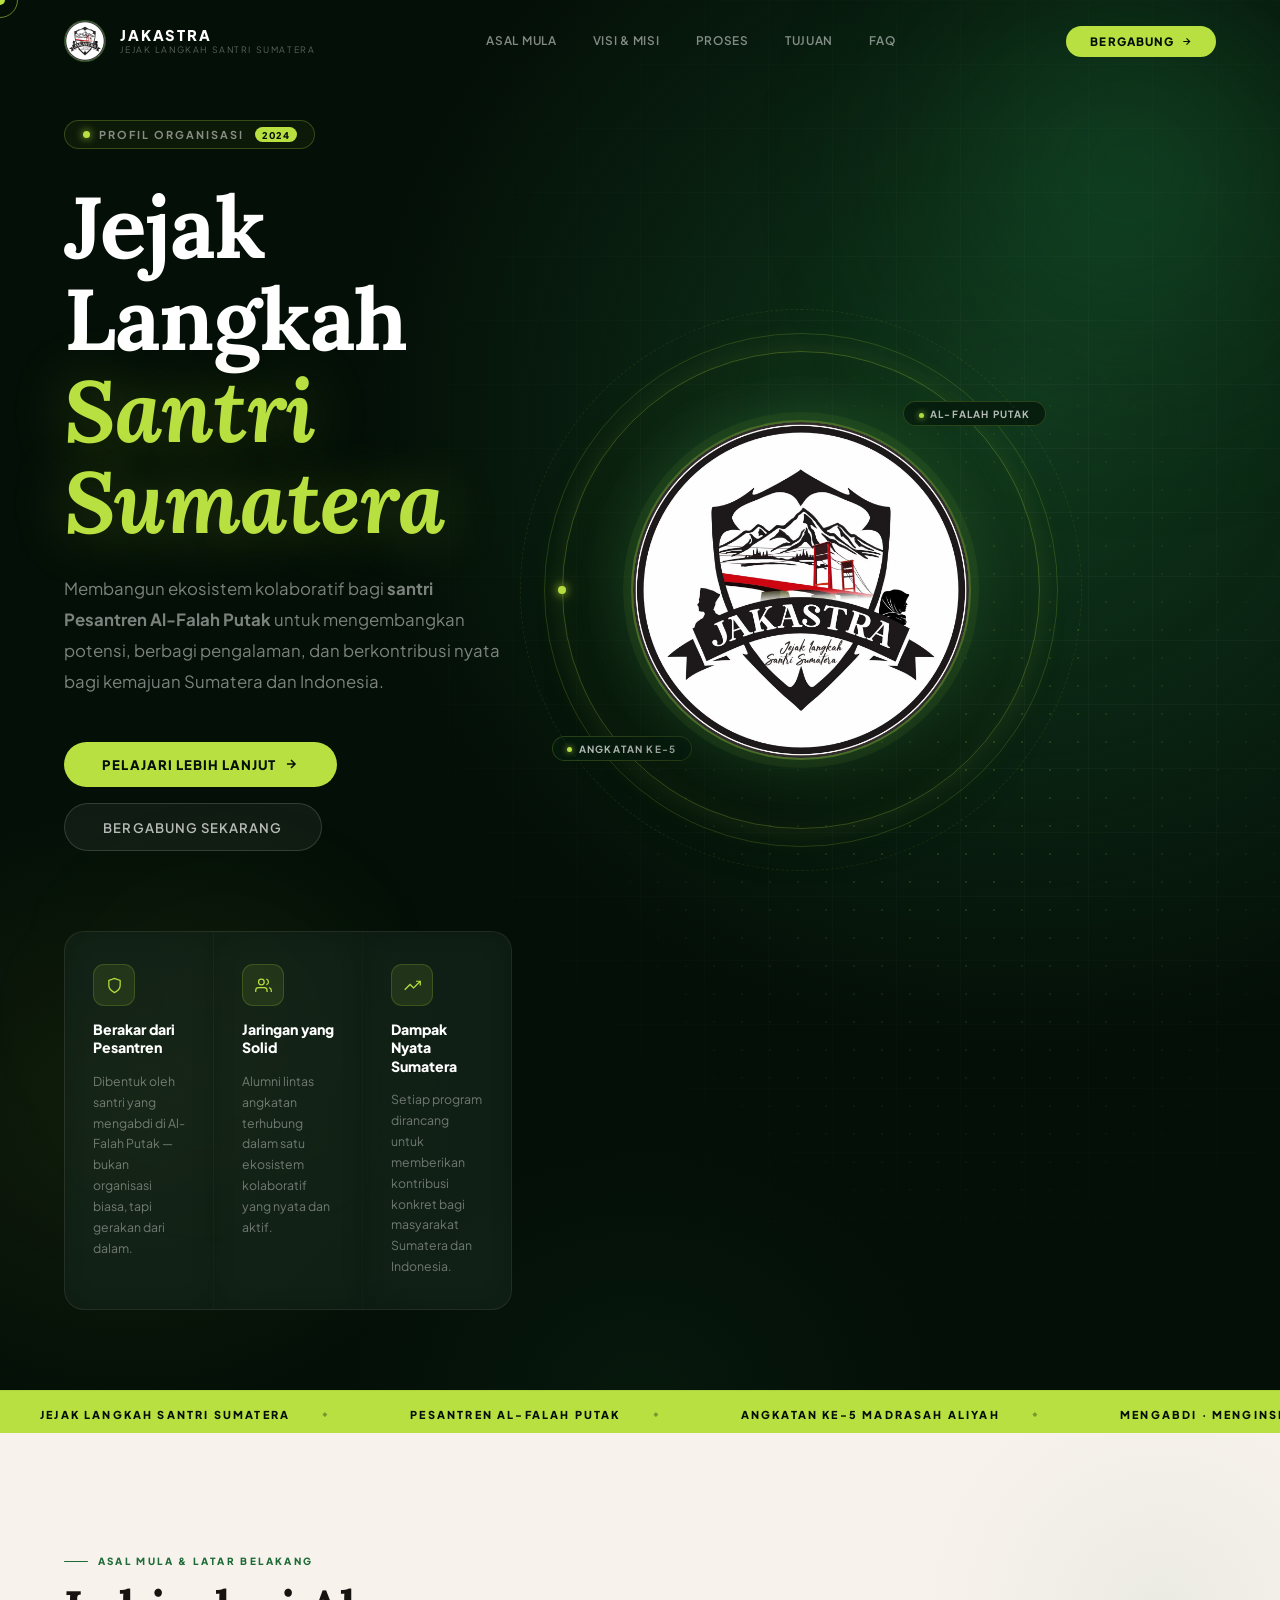
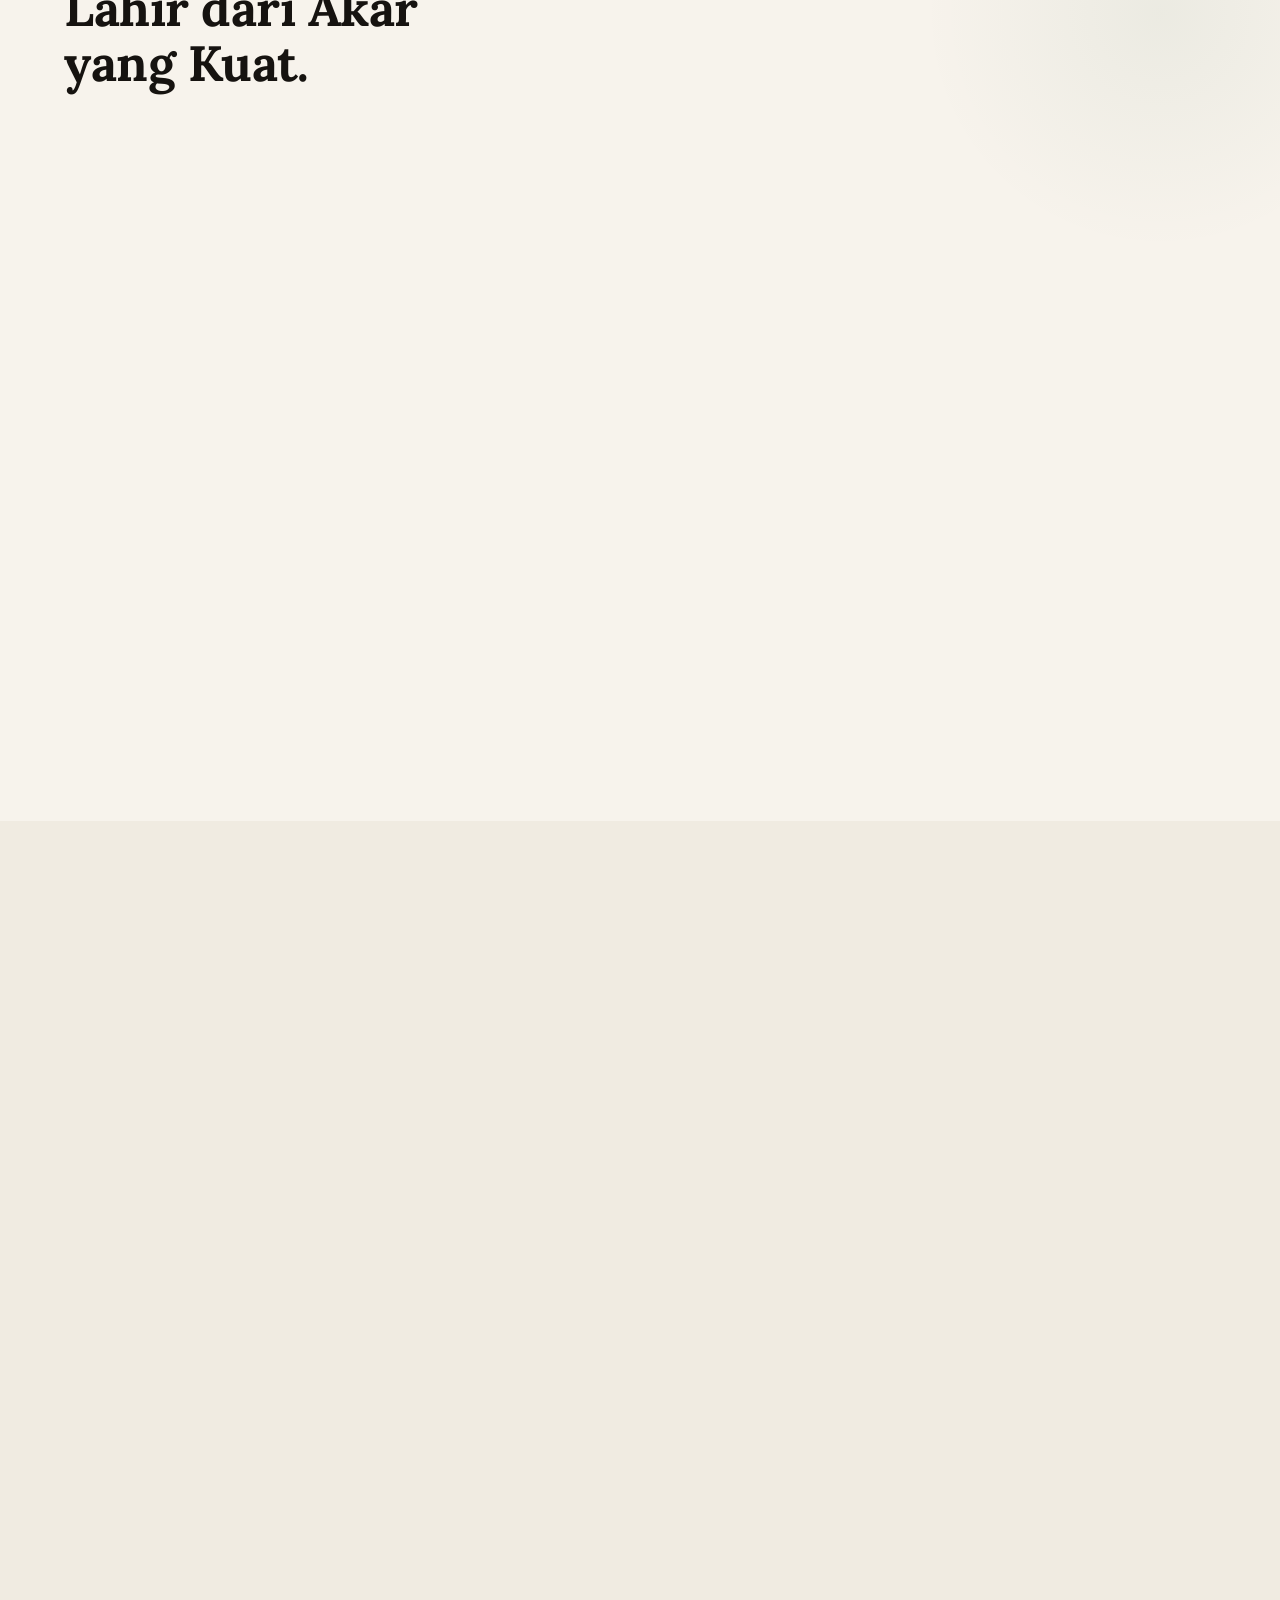
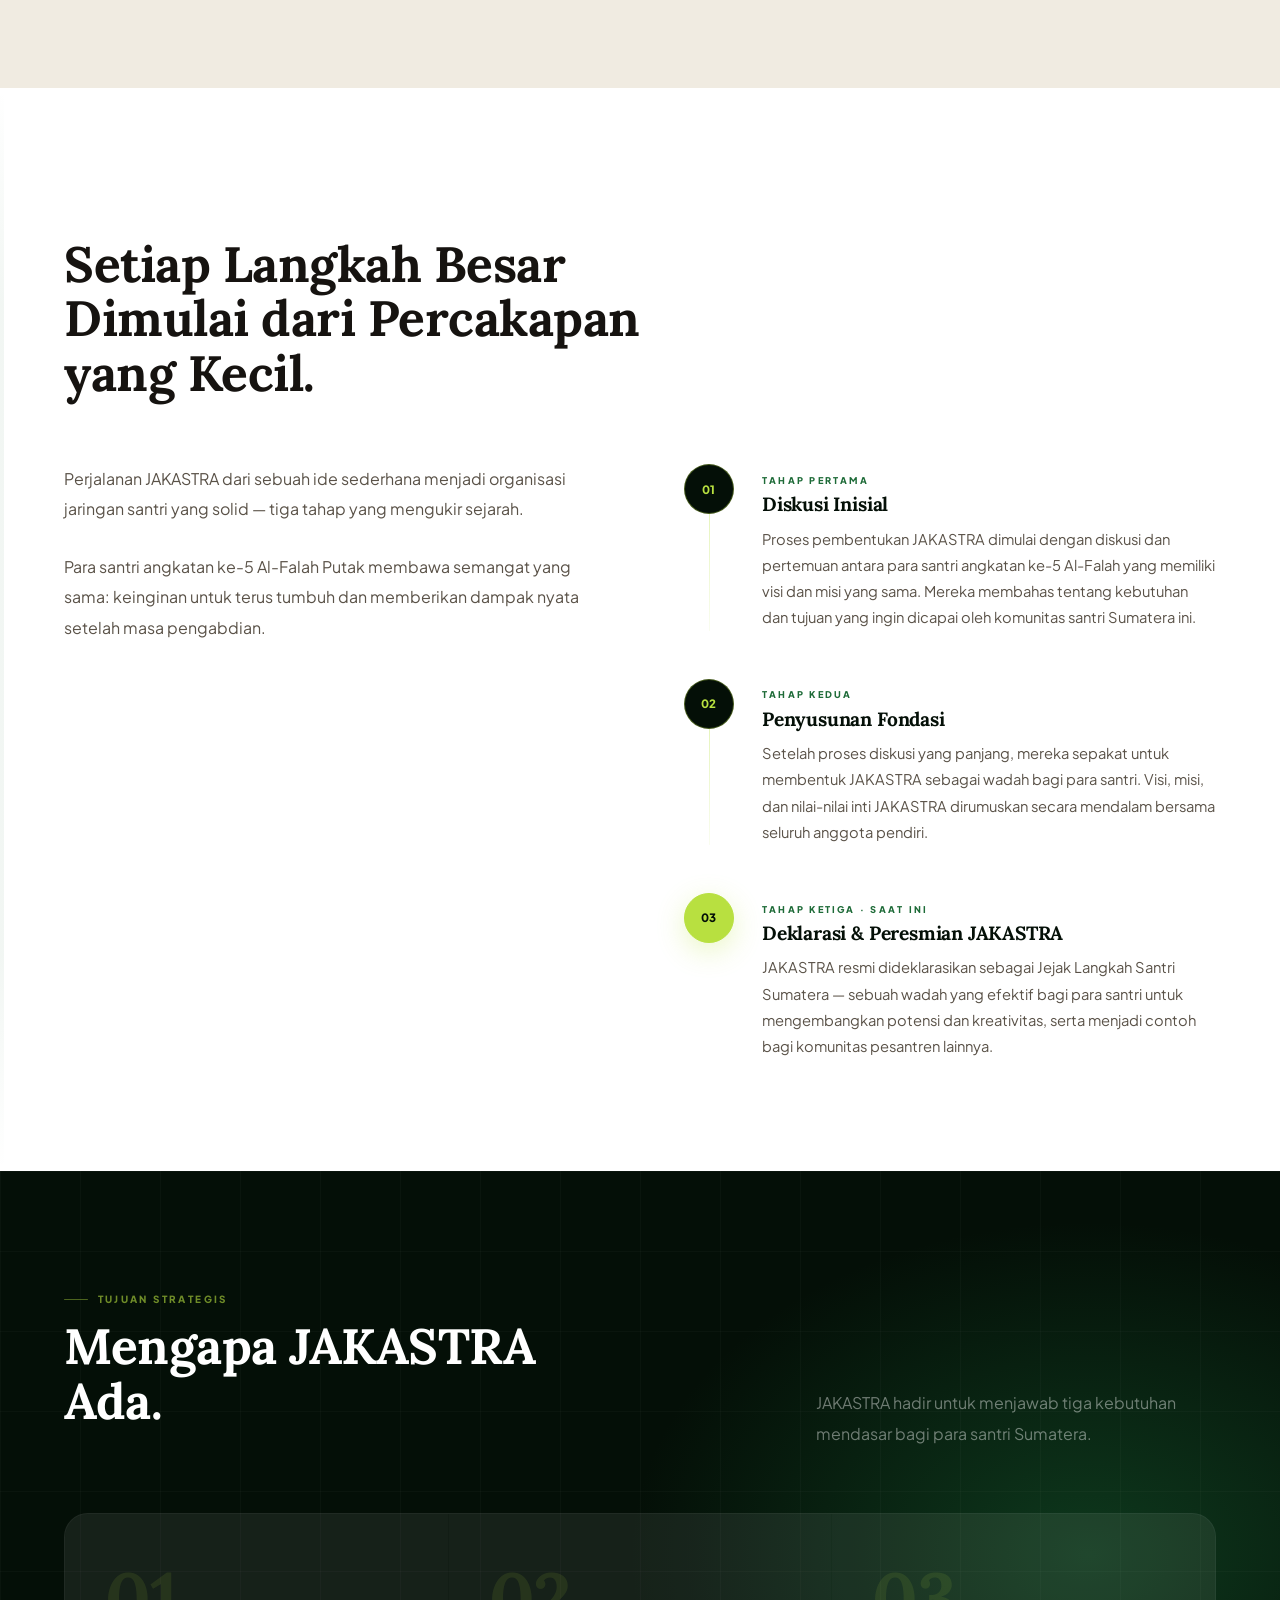
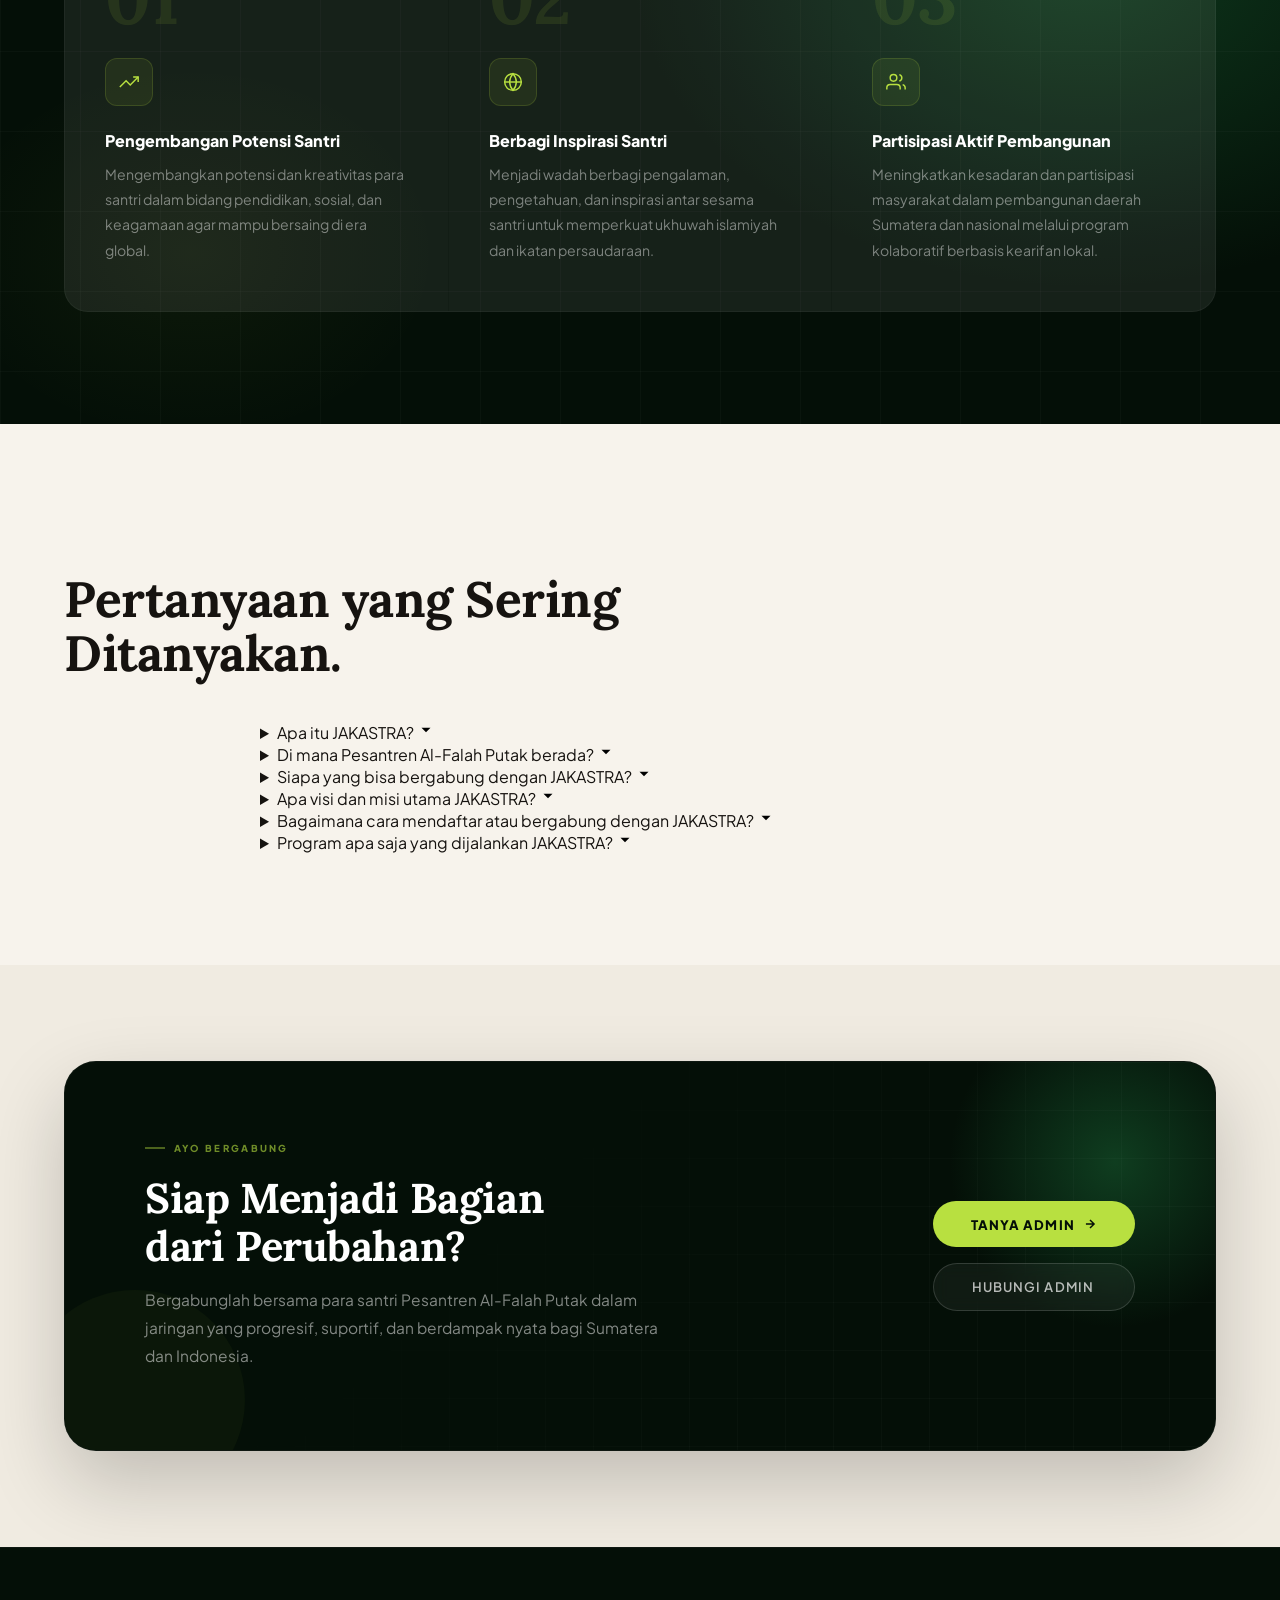
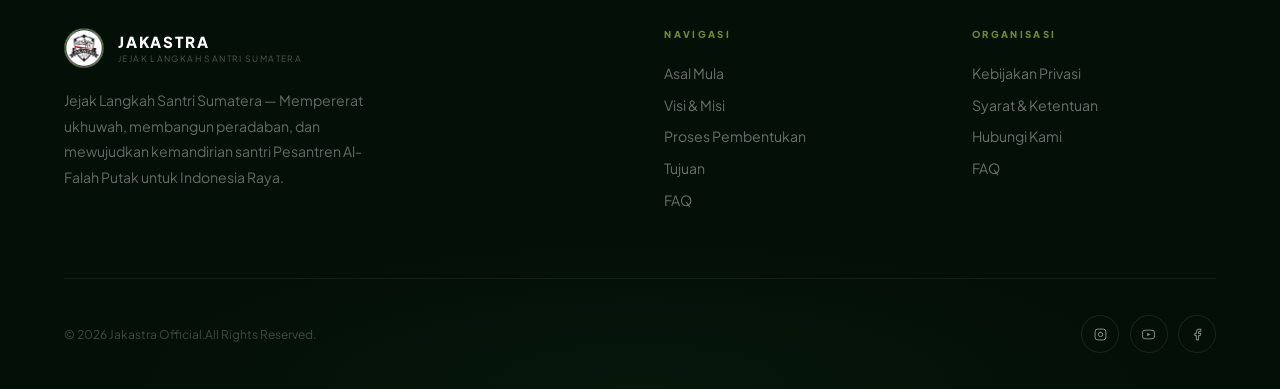
==== commit c9ca7559: "Update index.html" ====
--- a/index.html
+++ b/index.html
@@ -22,7 +22,7 @@
 <meta property="og:url" content="https://jakastra.netlify.app/"/>
 <meta property="og:title" content="JAKASTRA — Jejak Langkah Santri Sumatera"/>
 <meta property="og:description" content="Komunitas santri angkatan ke-5 Pesantren Al-Falah Putak. Membangun ekosistem kolaboratif bagi santri Sumatera untuk berkembang dan berkontribusi nyata."/>
-<meta property="og:image" content="https://jakastra.netlify.app/og-image.jpg"/>
+<meta property="og:image" content="https://jakastra.netlify.app/logo-jakastra.jpeg"/>
 <meta property="og:image:width" content="1200"/>
 <meta property="og:image:height" content="630"/>
 <meta property="og:image:alt" content="JAKASTRA — Jejak Langkah Santri Sumatera"/>
@@ -35,7 +35,7 @@
 <meta name="twitter:card" content="summary_large_image"/>
 <meta name="twitter:title" content="JAKASTRA — Jejak Langkah Santri Sumatera"/>
 <meta name="twitter:description" content="Komunitas santri Pesantren Al-Falah Putak. Mengabdi, Menginspirasi, Berkembang."/>
-<meta name="twitter:image" content="https://jakastra.netlify.app/og-image.jpg"/>
+<meta name="twitter:image" content="https://jakastra.netlify.app/logo-jakastra.jpeg"/>
 
 <!-- ═══════════════════════════════════════════════════════
      SEO: GEO TAGS (lokal Sumatera Selatan)
@@ -46,7 +46,7 @@
 
 <!-- ═══════════════════════════════════════════════════════
      SEO: STRUCTURED DATA — Organization (JSON-LD)
-═══════════════════════════════════════════════════════ -->
+═════════════════════════════════════════════════════ -->
 <script type="application/ld+json">
 {
   "@context": "https://schema.org",
@@ -56,7 +56,7 @@
   "url": "https://jakastra.netlify.app/",
   "logo": {
     "@type": "ImageObject",
-    "url": "https://jakastra.netlify.app/images/logo.png",
+    "url": "https://jakastra.netlify.app/logo-jakastra.jpeg",
     "width": 400,
     "height": 400
   },
@@ -247,7 +247,7 @@
 <nav id="mainNav" role="navigation" aria-label="Navigasi utama JAKASTRA">
   <a href="/" class="nav-inner" aria-label="JAKASTRA — Halaman Beranda">
     <div class="nav-logo" id="navLogo">
-      <img src="WhatsApp Image 2026-06-06 at 22.33.40.jpeg"
+      <img src="logo-jakastra.jpeg"
            alt="Logo JAKASTRA Jejak Langkah Santri Sumatera"
            width="42" height="42"
            id="navLogoImg"
@@ -358,7 +358,7 @@
       <div class="hv-ring-mid"></div>
       <div class="hv-orbit"></div>
       <div class="hv-logo">
-        <img src="WhatsApp Image 2026-06-06 at 22.33.40.jpeg"
+        <img src="logo-jakastra.jpeg"
              alt="Logo JAKASTRA"
              width="340" height="340"
              loading="eager"
@@ -690,7 +690,7 @@
     <div class="ft-brand-col">
       <div class="ft-logo-wrap">
         <div class="ft-logo">
-          <img src="WhatsApp Image 2026-06-06 at 22.33.40.jpeg"
+          <img src="logo-jakastra.jpeg"
                alt="Logo JAKASTRA Jejak Langkah Santri Sumatera"
                width="40" height="40"
                loading="lazy"
